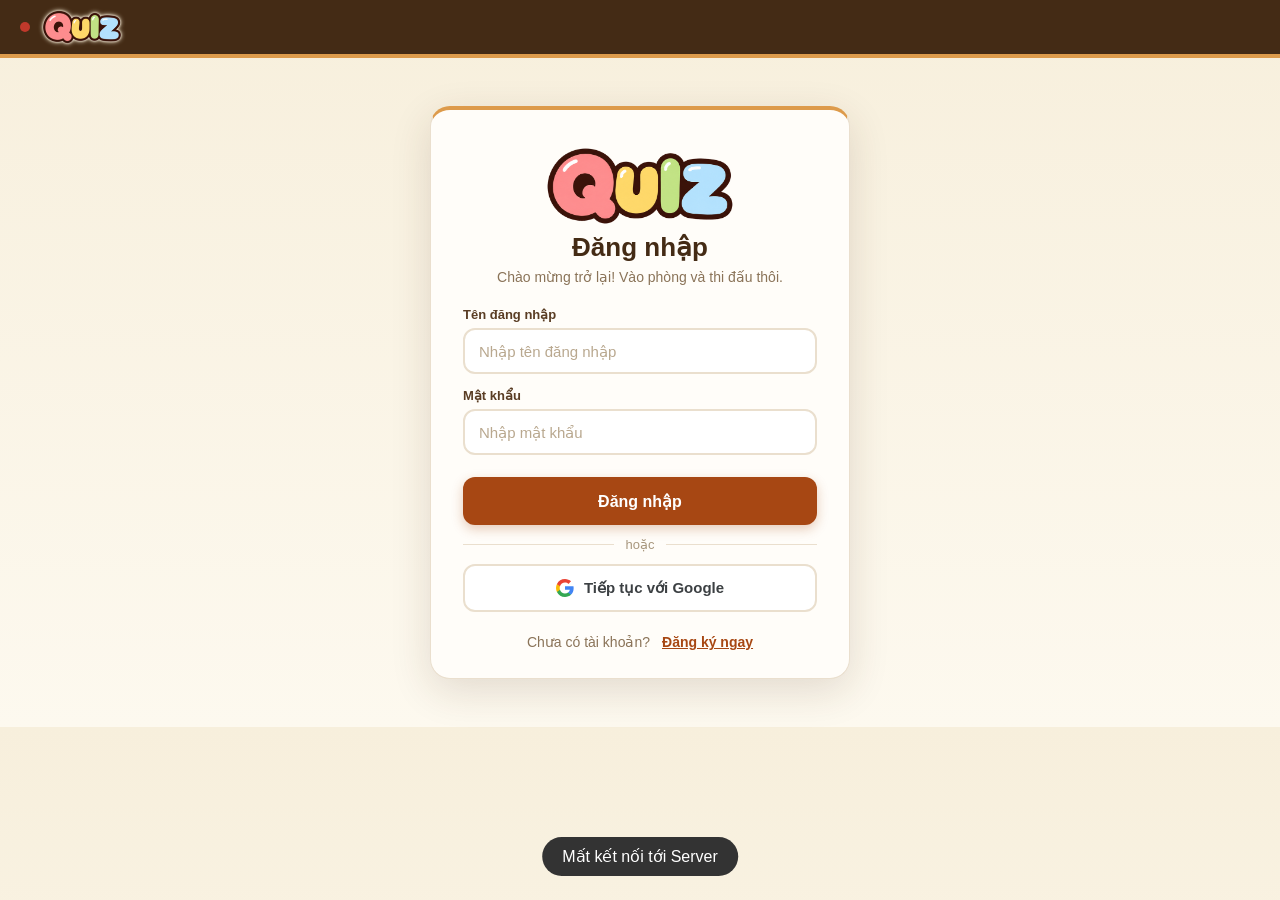
==== QuizClientWeb/src/main/webapp/index.html @ d7b38073 "Xác thực Google bằng ID token, sửa lỗi đăng nhập" ====
<!DOCTYPE html>
<html lang="vi">
<head>
<meta charset="UTF-8">
<meta name="viewport" content="width=device-width, initial-scale=1">
<title>QUIZ - Vòng chơi</title>
<link rel="icon" type="image/png" href="img/favicon.png">
<link rel="stylesheet" href="css/style.css?v=12">
</head>
<body>
<header>
  <span id="conn" class="dot" title="Trạng thái kết nối"></span><img class="brand-logo" src="img/logo.png" alt="QUIZ" title="QUIZ">
  <span id="userInfo" style="margin-left:12px;color:#cbd5e1;font-size:0.9em"></span>
  <span id="score"></span>
  <button id="btnLeave" class="danger hidden">Thoát Trận</button>
  <div id="userAvatarContainer" class="avatar-wrap hidden" title="Hồ sơ tài khoản">
    <div id="userAvatar" class="avatar-circle">?</div>
  </div>
</header>
<main>
  <section id="login" class="screen auth-card">
    <img class="auth-logo-img" src="img/logo.png" alt="QUIZ">
    <h1>Đăng nhập</h1>
    <p class="auth-sub">Chào mừng trở lại! Vào phòng và thi đấu thôi.</p>
    <label>Tên đăng nhập <input type="text" id="userName" maxlength="30" placeholder="Nhập tên đăng nhập"></label>
    <label>Mật khẩu <input type="password" id="userPass" maxlength="50" placeholder="Nhập mật khẩu"></label>
    <div class="actions vertical">
      <button id="btnLogin" class="btn-primary">Đăng nhập</button>
      <div class="auth-divider"><span>hoặc</span></div>
      <div class="gsi-wrap">
      <button id="btnGoogleLogin" class="btn-google" type="button">
        <svg width="18" height="18" viewBox="0 0 18 18"><path fill="#4285F4" d="M17.64 9.2c0-.637-.057-1.251-.164-1.84H9v3.481h4.844c-.209 1.125-.843 2.078-1.796 2.717v2.258h2.908c1.702-1.567 2.684-3.874 2.684-6.616z"/><path fill="#34A853" d="M9 18c2.43 0 4.467-.806 5.956-2.184l-2.908-2.258c-.806.54-1.837.86-3.048.86-2.344 0-4.328-1.584-5.036-3.711H.957v2.332A8.997 8.997 0 0 0 9 18z"/><path fill="#FBBC05" d="M3.964 10.707c-.18-.54-.282-1.117-.282-1.707s.102-1.167.282-1.707V4.961H.957A8.996 8.996 0 0 0 0 9c0 1.452.348 2.827.957 4.039l3.007-2.332z"/><path fill="#EA4335" d="M9 3.58c1.321 0 2.508.454 3.44 1.345l2.582-2.58C13.463.891 11.426 0 9 0A8.997 8.997 0 0 0 .957 4.961L3.964 7.293C4.672 5.166 6.656 3.58 9 3.58z"/></svg>
        Tiếp tục với Google
      </button>
        <div id="gsiBtn"></div>
      </div>
    </div>
    <div class="auth-switch">
      <span>Chưa có tài khoản?</span>
      <button id="btnSwitchRegister" class="link-btn" type="button">Đăng ký ngay</button>
    </div>
  </section>

  <section id="register" class="screen auth-card hidden">
    <img class="auth-logo-img" src="img/logo.png" alt="QUIZ">
    <h1>Tạo tài khoản</h1>
    <p class="auth-sub">Chỉ mất vài giây để bắt đầu chơi.</p>
    <label>Tên đăng nhập <input type="text" id="regUserName" maxlength="30" placeholder="Chọn tên đăng nhập (3-30 ký tự)"></label>
    <label>Mật khẩu <input type="password" id="regUserPass" maxlength="50" placeholder="Mật khẩu (tối thiểu 4 ký tự)"></label>
    <label>Nhập lại mật khẩu <input type="password" id="regUserPassConfirm" maxlength="50" placeholder="Nhập lại mật khẩu"></label>
    <div class="actions vertical">
      <button id="btnDoRegister" class="btn-primary">Tạo tài khoản</button>
      <button id="btnBackToLogin" class="alt hidden" type="button">Quay lại</button>
    </div>
    <div class="auth-switch">
      <span>Đã có tài khoản?</span>
      <button id="btnSwitchLogin" class="link-btn" type="button">Đăng nhập</button>
    </div>
  </section>

  <section id="home" class="screen hidden">
    <img class="home-logo" src="img/logo.png" alt="QUIZ">
    <div class="actions">
      <button id="btnNewRoom">Tạo phòng</button>
      <button id="btnNewSet" class="alt">Tạo kho câu hỏi</button>
      <button id="btnRefresh" class="alt">Làm mới</button>
    </div>
    <div class="actions">
      <input type="text" id="joinCode" maxlength="6" placeholder="Nhập mã phòng" style="text-transform:uppercase">
      <button id="btnJoinCode">Vào bằng mã</button>
    </div>
    <h2>Phòng đang mở</h2>
    <div id="roomList"></div>
    <h2>Các bộ câu hỏi hiện có</h2>
    <div id="setList"></div>
  </section>

  <section id="createSet" class="screen editor hidden">
    <div class="qe-top">
      <button id="btnSaveSet" class="qe-done">Xong</button>
      <input type="text" id="setName" class="qe-name" maxlength="60" placeholder="Tên bộ câu hỏi (ví dụ: Ôn tập Lập trình mạng)">
      <button id="btnCancelSet" class="qe-cancel">Hủy</button>
    </div>
    <div class="qe-main" id="qeMain"></div>
    <div class="qe-strip">
      <div id="slides"></div>
      <span class="lbl">Thêm câu →</span>
      <button id="btnAddSlide" class="qe-plus" title="Thêm câu">+</button>
    </div>
  </section>

  <section id="createRoom" class="screen hidden">
    <h2>Tạo phòng</h2>
    <label>Tên phòng <input type="text" id="roomName" maxlength="40" value="Phòng của tôi"></label>
    <label>Bộ câu hỏi <select id="roomSet"></select></label>
    <label>Số câu hỏi <input type="number" id="roomCount" min="1" value="5"></label>
    <label><input type="checkbox" id="roomHidden"> Ẩn phòng (chỉ vào được bằng mã)</label>
    <p class="hint">Cần ít nhất 2 người chơi để bắt đầu trận (có thể thêm bot ở phòng chờ).</p>
    <div class="actions">
      <button id="btnCreateRoom">Tạo phòng</button>
      <button id="btnCancelRoom" class="alt">Hủy</button>
    </div>
  </section>

  <section id="waiting" class="screen hidden">
    <h2 id="roomTitle"></h2>
    <p id="roomInfo"></p>
    <h3>Người chơi trong phòng</h3>
    <ul id="playerList"></ul>
    <div id="chatLog"></div>
    <div class="actions"><input type="text" id="chatIn" maxlength="200" placeholder="Nhắn tin trong phòng..."><button id="btnChat" class="alt">Gửi</button></div>
    <div class="actions">
      <button id="btnAddBot" class="alt">Thêm bot</button>
      <button id="btnStart">Bắt đầu</button>
      <button id="btnLeaveRoom" class="alt">Rời phòng</button>
    </div>
  </section>

  <section id="intro" class="screen hidden">
    <h2 id="introTitle"></h2>
    <p id="introText"></p>
    <div id="introCount"></div>
  </section>

  <section id="question" class="screen hidden">
    <div class="bar"><div id="barFill"></div></div>
    <div class="row"><span id="qMeta"></span><span id="timeLeft"></span></div>
    <h2 id="qText"></h2>
    <div id="qMedia"></div>
    <div id="qBody"></div>
    <div id="qFeedback"></div>
    <button id="btnSubmit">Gửi</button>
  </section>

  <section id="ranking" class="screen hidden">
    <h2>Bảng xếp hạng tạm thời</h2>
    <table id="rankTable"></table>
  </section>

  <section id="end" class="screen hidden">
    <h2 id="endTitle"></h2>
    <p id="endText"></p>
    <table id="finalTable"></table>
    <button id="btnHome">Về màn hình chính</button>
  </section>
</main>

<div id="profileModal" class="overlay hidden">
  <div class="box profile-box">
    <div class="profile-header">
      <div class="profile-avatar-large" id="modalAvatar">?</div>
      <div class="profile-title">
        <h3 id="modalUsername" style="margin:0 0 4px 0">Tên tài khoản</h3>
        <span id="modalAccountMeta" class="profile-meta">ID: 0</span>
      </div>
      <button id="btnCloseProfile" class="close-x" type="button" title="Đóng">&times;</button>
    </div>
    <div class="profile-tabs">
      <button class="ptab active" data-tab="tabInfo" type="button">Thông tin</button>
      <button class="ptab" data-tab="tabHistory" type="button">Lịch sử đấu</button>
      <button class="ptab" data-tab="tabEdit" type="button">Sửa thông tin</button>
    </div>
    <div class="profile-content">
      <div id="tabInfo" class="ptab-pane">
        <div class="stat-grid">
          <div class="stat-card"><span class="stat-val" id="infoScore">0</span><span class="stat-lbl">Điểm tích lũy</span></div>
          <div class="stat-card"><span class="stat-val" id="infoWins">0</span><span class="stat-lbl">Trận thắng</span></div>
          <div class="stat-card"><span class="stat-val" id="infoMatches">0</span><span class="stat-lbl">Số trận</span></div>
          <div class="stat-card"><span class="stat-val" id="infoWinRate">0%</span><span class="stat-lbl">Tỷ lệ thắng</span></div>
        </div>
        <p class="profile-joined">Ngày tạo: <b id="infoJoined">-</b></p>
      </div>
      <div id="tabHistory" class="ptab-pane hidden">
        <div id="historyList" class="history-list">
          <p class="hint" style="text-align:center">Đang tải lịch sử đấu...</p>
        </div>
      </div>
      <div id="tabEdit" class="ptab-pane hidden">
        <h4 style="margin:0 0 10px 0">Đổi mật khẩu</h4>
        <label>Mật khẩu hiện tại <input type="password" id="oldPass" placeholder="Nhập mật khẩu hiện tại"></label>
        <label>Mật khẩu mới <input type="password" id="newPass" placeholder="Mật khẩu mới (tối thiểu 4 ký tự)"></label>
        <label>Nhập lại mật khẩu mới <input type="password" id="newPassConfirm" placeholder="Xác nhận mật khẩu mới"></label>
        <div class="actions">
          <button id="btnSavePassword" class="btn-primary" type="button">Lưu mật khẩu mới</button>
        </div>
      </div>
    </div>
    <div class="profile-footer">
      <button id="btnLogout" class="danger" type="button">Đăng xuất</button>
    </div>
  </div>
</div>

<div id="confirm" class="overlay hidden">
  <div class="box">
    <p>Bạn có chắc chắn muốn thoát trận?</p>
    <button id="btnYes" class="danger">Xác nhận</button>
    <button id="btnNo">Ở lại</button>
  </div>
</div>
<div id="typePicker" class="overlay hidden">
  <div class="box picker">
    <h3 style="margin:0">Chọn dạng câu hỏi</h3>
    <div id="pickGrid"></div>
    <button id="btnClosePicker" class="alt">Đóng</button>
  </div>
</div>
<div id="toast" class="hidden"></div>
<script src="https://accounts.google.com/gsi/client" async defer></script>
<script src="js/app.js?v=12"></script>
</body>
</html>
---- QuizClientWeb/src/main/webapp/css/style.css ----
*{box-sizing:border-box}
body{margin:0;font-family:Arial,sans-serif;background:#f2f5fa;color:#1c2333}
header{display:flex;align-items:center;gap:12px;padding:10px 20px;background:#1f3864;color:#fff}
header #score{margin-left:auto;font-weight:bold}
.dot{width:10px;height:10px;border-radius:50%;background:#c0392b;display:inline-block}
.dot.on{background:#2ecc71}
main{max-width:720px;margin:24px auto;padding:0 16px}
.screen{background:#fff;padding:24px;border-radius:10px;box-shadow:0 1px 4px rgba(0,0,0,.15)}
.hidden{display:none!important}
button{font-size:16px;padding:10px 20px;border:0;border-radius:6px;background:#2e5597;color:#fff;cursor:pointer}
button:disabled{background:#9aa5b8;cursor:default}
button.danger{background:#c0392b}
.row{display:flex;justify-content:space-between;color:#555;margin:8px 0}
.bar{height:10px;background:#dde3ee;border-radius:5px;overflow:hidden}
#barFill{height:100%;width:100%;background:#2e5597}
#introCount{font-size:56px;font-weight:bold;text-align:center;color:#2e5597}
#qBody{display:flex;flex-direction:column;gap:10px;margin:16px 0}
#qBody.locked{pointer-events:none}
.opt{display:block;text-align:left;padding:12px 16px;border:2px solid #c7d0e0;border-radius:8px;background:#fff;color:#1c2333;font-size:16px}
.opt.sel{background:#2b2b2b;color:#fff;border-color:#2b2b2b}
.opt.right{background:#27ae60!important;color:#fff!important;border-color:#27ae60!important}
.opt.wrong{background:#c0392b!important;color:#fff!important;border-color:#c0392b!important}
.reorder{list-style:none;margin:0;padding:0;display:flex;flex-direction:column;gap:10px}
.reorder li{cursor:grab}
.reorder li.drag{opacity:.4}
input[type=text],input[type=password]{width:100%;padding:12px;font-size:16px;border:2px solid #c7d0e0;border-radius:8px}
input[type=range]{width:100%}
.rangeval{text-align:center;font-size:28px;font-weight:bold}
.answerbox{padding:12px;background:#e8f5ec;border-radius:8px;font-weight:bold}
#qFeedback{min-height:24px;font-weight:bold;margin-bottom:10px}
#qFeedback.ok{color:#27ae60}
#qFeedback.bad{color:#c0392b}
table{width:100%;border-collapse:collapse;margin:12px 0}
th,td{padding:10px;border-bottom:1px solid #dde3ee;text-align:left}
tr.me td{background:#eaf0fb;font-weight:bold}
.overlay{position:fixed;inset:0;background:rgba(0,0,0,.5);display:flex;align-items:center;justify-content:center}
.box{background:#fff;padding:24px;border-radius:10px;display:flex;flex-direction:column;gap:10px;min-width:280px}
#toast{position:fixed;bottom:24px;left:50%;transform:translateX(-50%);background:#333;color:#fff;padding:10px 20px;border-radius:20px}

.actions{display:flex;gap:10px;margin:14px 0}
button.alt{background:#6b7a99}
label{display:block;margin:12px 0;font-weight:bold}
select,input[type=number]{display:block;width:100%;padding:10px;font-size:16px;border:2px solid #c7d0e0;border-radius:8px;margin-top:4px}
label input[type=text],label input[type=password]{margin-top:4px}
.hint{color:#666;font-size:14px}
.card{border:1px solid #c7d0e0;border-radius:8px;padding:12px 16px;margin-bottom:10px;display:flex;justify-content:space-between;align-items:center;gap:10px}
.badge{font-size:12px;padding:2px 8px;border-radius:10px;background:#dde3ee;margin-left:8px}
.badge.mine{background:#d5f0dc}
.tcard{border:2px dashed #c7d0e0;border-radius:8px;padding:12px 16px;margin-bottom:10px}
.tcard.off{opacity:.55}
.tcard .desc{color:#666;font-size:14px;margin:4px 0 8px}
.tcard .cnt{font-weight:bold;margin:0 10px}
#playerList{padding-left:20px}

/* ---- Trình soạn bộ câu hỏi ---- */
main.wide{max-width:1100px}
.screen.editor{padding:0;background:#1a4652;color:#eaf6f8;overflow:hidden;display:flex;flex-direction:column;min-height:76vh}
.qe-top,.qe-strip{display:flex;align-items:center;gap:12px;padding:10px 14px;background:#123640}
.editor .qe-name{flex:1;max-width:520px;padding:8px 12px;font-size:15px;border:2px solid #2d6a78;border-radius:8px;background:#1a4652;color:#fff}
button.qe-done{background:#16b3cc;color:#04262d;font-weight:bold;padding:8px 22px}
button.qe-cancel{margin-left:auto;background:transparent;border:1px solid #4f8592;padding:8px 16px}
.qe-main{flex:1;overflow:auto;padding:18px}
.qe-form{max-width:680px;margin:0 auto;background:#15404b;border-radius:10px;padding:16px;display:flex;flex-direction:column;gap:14px}
.qe-title{font-weight:bold;color:#9fd0da}
.qe-field{background:#1e4f5b;border-radius:8px;padding:8px;display:flex;flex-direction:column;gap:6px}
.qe-tag{align-self:flex-start;font-size:12px;font-weight:bold;padding:2px 10px;border-radius:4px;color:#fff}
.qe-tag.q{background:#1cb0c9}.qe-tag.good{background:#17a673}.qe-tag.bad{background:#e0466f}.qe-tag.neu{background:#7a8fa0}
.editor .qe-in{width:100%;margin:0;padding:10px 12px;font-size:15px;border:2px solid #c9c5a8;border-radius:6px;background:#fff8dc;color:#1c2333;font-family:inherit}
.editor textarea.qe-in{min-height:84px;resize:vertical}
.editor .qe-in.q{border-color:#1cb0c9}.editor .qe-in.good{border-color:#17a673}.editor .qe-in.bad{border-color:#e0466f}
.qe-list{display:flex;flex-direction:column;gap:8px}
.qe-row{display:flex;align-items:center;gap:6px}
button.qe-mv,button.qe-x{padding:4px 9px;font-size:14px;background:#3a7080}
button.qe-x{background:#8a3a4d}
button.qe-add{align-self:flex-start;background:transparent;border:1px dashed #6aa5b2;font-size:14px;padding:6px 12px}
.qe-grid{display:grid;grid-template-columns:repeat(auto-fit,minmax(150px,1fr));gap:10px}
.qe-grid label{margin:0;font-weight:normal;font-size:13px;color:#cfe8ee}
.qe-empty{text-align:center;padding:70px 0;color:#9fd0da}
.qe-strip{border-top:1px solid #0d2a32}
.qe-strip .lbl{color:#cfe8ee;font-size:14px;white-space:nowrap}
#slides{display:flex;gap:10px;flex:1;overflow-x:auto;padding:4px 2px}
.thumb{position:relative;flex:0 0 130px;height:74px;border:2px solid #3a7080;border-radius:8px;background:#1e4f5b;padding:6px 8px;cursor:pointer;display:flex;flex-direction:column;gap:2px;overflow:hidden}
.thumb.cur{border-color:#16b3cc;background:#27606e}
.thumb.bad{border-style:dashed;border-color:#e0a030}
.thumb .tn,.thumb .tt{font-size:11px;color:#9fd0da;white-space:nowrap;overflow:hidden;text-overflow:ellipsis}
.thumb .tq{font-size:12px;overflow:hidden;display:-webkit-box;-webkit-line-clamp:2;-webkit-box-orient:vertical}
.thumb .tx{position:absolute;top:0;right:2px;background:none;padding:0 4px;font-size:16px}
button.qe-plus{width:44px;height:44px;background:#16b3cc;color:#04262d;font-size:26px;padding:0}
.box.picker{width:min(360px,92vw)}
#pickGrid{display:flex;flex-direction:column;gap:8px}
button.pick{text-align:left;background:#fff;color:#1c2333;border:2px solid #c7d0e0}
button.pick:hover{border-color:#2e5597;background:#eef3fc}

/* ---- Giao diện nâu - kem (theo mẫu Quiz Battle); giữ màu nhãn câu hỏi / đúng / sai ---- */
body{background:linear-gradient(#faf8f2,#fdfbf6);color:#3a2a1a}
header{background:#442b15}
.screen,.box{background:#fffdf9}
.screen{border:1px solid #eadfce;border-radius:16px;box-shadow:0 2px 12px rgba(68,43,21,.08)}
button{background:#a74713;border-radius:10px}
button:hover:not(:disabled){background:#8f3b0e}
button.alt{background:#efe6da;color:#5a3d24}
button.danger{background:#c0392b}
.bar{background:#eadfce}#barFill{background:#a74713}#introCount,.rangeval{color:#a74713}
.hint,.row{color:#7a6650}
.opt{border-color:#e0d3c0;color:#3a2a1a;border-radius:12px}
.opt.sel{background:#442b15;border-color:#442b15;color:#fff}
input[type=text],input[type=number],select{border-color:#e0d3c0;background:#fffdf9;color:#3a2a1a}
th,td{border-bottom-color:#eee3d3}tr.me td{background:#fbeee4}
.card{border-color:#eadfce}.badge{background:#efe6da}.badge.mine{background:#d5f0dc}
/* trình soạn */
.screen.editor{background:#fffdf9;color:#3a2a1a}
.qe-top,.qe-strip{background:#fffdf9;border:0}
.qe-top{border-bottom:1px solid #eadfce}.qe-strip{border-top:1px solid #eadfce}
.editor .qe-name{border-color:#e0d3c0;background:#fffdf9;color:#3a2a1a}
button.qe-done,button.qe-plus{background:#a74713;color:#fff;border-radius:12px}
button.qe-cancel{background:transparent;border:0;color:#3a2a1a;font-weight:bold}
.qe-main{background:#f4f1ea}
.qe-form{background:#fffdf9;border-radius:14px;box-shadow:0 2px 10px rgba(68,43,21,.08)}
.qe-title{color:#3a2a1a}.qe-field{background:#faf8f3}.qe-tag.neu{background:#8a6d4b}
.editor .qe-in{background:#fffdf9;color:#3a2a1a;border-color:#e0d3c0}
.editor .qe-in.q{border-color:#1cb0c9}.editor .qe-in.good{border-color:#17a673}.editor .qe-in.bad{border-color:#e0466f}
.qe-empty,.qe-strip .lbl{color:#7a6650}.qe-grid label{color:#5a3d24}
button.qe-mv{background:#efe6da;color:#5a3d24}button.qe-x{background:#fbe3e8;color:#c23a5c}
button.qe-add{border-color:#c9b79f;color:#5a3d24}
.thumb{background:#fff7f3;border-color:#f0d9cc}.thumb.cur{background:#fff1e8;border-color:#a74713}.thumb.bad{border-color:#d98a5f}
.thumb .tn,.thumb .tt{color:#8a7660}.thumb .tq{color:#3a2a1a}.thumb .tx{color:#a74713}
button.pick{border-color:#e0d3c0;color:#3a2a1a}button.pick:hover{border-color:#a74713;background:#fff1e8}

/* ---- Bảng màu: #a74713 cam nâu · #6cb4a5 xanh ngọc · #e9d4af kem · #dd9b4b vàng · #442b15 nâu đậm ---- */
body{background:linear-gradient(#f7efdc,#fdf9ef)}
header{border-bottom:4px solid #dd9b4b}header b{color:#e9d4af}.dot.on{background:#6cb4a5}
.screen{border-top:4px solid #dd9b4b}
button.alt{background:#6cb4a5;color:#442b15}button.alt:hover:not(:disabled){background:#5aa393}
.bar{background:#e9d4af}#barFill{background:linear-gradient(90deg,#dd9b4b,#a74713)}
input:focus,select:focus,textarea:focus{outline:2px solid #6cb4a5;outline-offset:1px}
.opt{border-color:#e9d4af}.opt:hover{border-color:#6cb4a5}
th{color:#a74713;border-bottom:2px solid #dd9b4b}tr.me td{background:#f6e3bf}
tr:nth-child(2) td:first-child{color:#dd9b4b;font-weight:bold}tr:nth-child(3) td:first-child{color:#6cb4a5;font-weight:bold}tr:nth-child(4) td:first-child{color:#a74713;font-weight:bold}
.card{border-color:#e9d4af;border-left:4px solid #6cb4a5}.badge{background:#e9d4af}.badge.mine{background:#cfe8e2;color:#1f4a41}
/* trình soạn */
.qe-top{border-bottom:2px solid #e9d4af}.qe-strip{border-top:2px solid #e9d4af}
.qe-main{background:#f6ecd6}.qe-field{background:#fbf6ea}.qe-tag.neu{background:#6cb4a5;color:#12342d}
.editor .qe-name,.editor .qe-in{border-color:#e9d4af}
.editor .qe-in.q{border-color:#1cb0c9}.editor .qe-in.good{border-color:#17a673}.editor .qe-in.bad{border-color:#e0466f}
.thumb{background:#fbf3df;border-color:#e9d4af}.thumb.cur{background:#fff1d6;border-color:#dd9b4b}.thumb.bad{border-color:#a74713}
button.qe-plus{background:#dd9b4b;color:#442b15}button.qe-plus:hover:not(:disabled){background:#c98a3c}
button.qe-mv{background:#cfe8e2;color:#1f4a41}button.qe-add{border-color:#6cb4a5;color:#1f6b5b}
button.pick{border-color:#e9d4af}button.pick:hover{border-color:#dd9b4b;background:#fbf3df}

/* ---- Ảnh / âm thanh ---- */
#qMedia img{max-width:100%;max-height:320px;display:block;margin:12px auto;border-radius:12px}
#qMedia audio{width:100%;margin:8px 0}
.qe-media{display:flex;flex-direction:column;gap:8px;align-items:flex-start}
.qe-media audio{width:100%}.qe-prev{max-width:220px;max-height:150px;border-radius:8px}

#chatLog{height:120px;overflow:auto;border:1px solid #ccc;border-radius:6px;padding:6px;margin:8px 0;text-align:left}

/* ---- Auth & Profile Styling ---- */
.auth-card{max-width:440px;margin:30px auto;text-align:left}
.actions.vertical{flex-direction:column;gap:12px;margin-top:16px}
.btn-primary{background:#2e5597;color:#fff;font-weight:bold;width:100%}
.btn-google{display:flex;align-items:center;justify-content:center;gap:10px;background:#fff;color:#3c4043;border:1px solid #dadce0;border-radius:6px;padding:10px;font-size:15px;font-weight:500;width:100%;cursor:pointer;transition:background-color .2s}
.btn-google:hover{background:#f8f9fa;border-color:#c2c4c7}
.auth-switch{display:flex;align-items:center;justify-content:center;gap:8px;margin-top:16px;font-size:14px;color:#666}
.link-btn{background:none;border:none;color:#2e5597;font-weight:bold;padding:0;cursor:pointer;text-decoration:underline;font-size:14px}

/* Header Avatar */
.avatar-wrap{margin-left:auto;cursor:pointer}
.avatar-circle{width:38px;height:38px;border-radius:50%;background:#dd9b4b;color:#fff;font-weight:bold;font-size:18px;display:flex;align-items:center;justify-content:center;border:2px solid #fff;box-shadow:0 1px 3px rgba(0,0,0,.2);user-select:none;transition:transform .15s}
.avatar-circle:hover{transform:scale(1.08)}

/* Profile Modal */
.profile-box{max-width:540px;width:95%;padding:20px;max-height:90vh;overflow-y:auto}
.profile-header{display:flex;align-items:center;gap:14px;padding-bottom:14px;border-bottom:1px solid #eee;position:relative}
.profile-avatar-large{width:56px;height:56px;border-radius:50%;background:#2e5597;color:#fff;font-size:24px;font-weight:bold;display:flex;align-items:center;justify-content:center}
.profile-title h3{margin:0;color:#1f3864}
.profile-meta{font-size:13px;color:#777}
.close-x{margin-left:auto;background:none;border:none;font-size:28px;color:#888;cursor:pointer;padding:0 6px;line-height:1}
.close-x:hover{color:#222}

.profile-tabs{display:flex;gap:8px;margin:14px 0 16px 0;border-bottom:2px solid #eee}
.ptab{background:none;color:#666;border:none;border-bottom:3px solid transparent;border-radius:0;padding:8px 16px;font-size:15px;cursor:pointer}
.ptab.active{color:#2e5597;font-weight:bold;border-bottom-color:#2e5597}

.stat-grid{display:grid;grid-template-columns:1fr 1fr;gap:10px;margin-bottom:14px}
.stat-card{background:#f8fafd;border:1px solid #e2e8f0;border-radius:8px;padding:12px;text-align:center}
.stat-val{display:block;font-size:22px;font-weight:bold;color:#2e5597}
.stat-lbl{font-size:13px;color:#64748b}
.profile-joined{font-size:13px;color:#666;margin:10px 0 0 0}

/* Lịch sử đấu */
.history-list{display:flex;flex-direction:column;gap:10px;max-height:280px;overflow-y:auto}
.history-card{display:flex;justify-content:space-between;align-items:center;padding:10px 14px;border:1px solid #e2e8f0;border-radius:8px;background:#fbfbfb}
.history-title{font-weight:bold;color:#1f3864;font-size:15px}
.history-time{font-size:12px;color:#888}
.history-rank{font-size:15px;font-weight:bold}
.history-rank.top1{color:#dd9b4b}
.history-pts{font-size:13px;color:#27ae60;font-weight:bold}
.profile-footer{margin-top:16px;padding-top:12px;border-top:1px solid #eee;display:flex;justify-content:flex-end}

/* ---- Giao diện đăng nhập / đăng ký (nâu - kem) ---- */
.btn-primary{background:#a74713}.btn-primary:hover:not(:disabled){background:#8f3b0e}
.auth-card{max-width:420px;margin:48px auto;padding:36px 32px 28px;text-align:left;border-radius:20px;box-shadow:0 12px 40px rgba(68,43,21,.14)}
.auth-logo-img{display:block;width:190px;max-width:70%;height:auto;margin:0 auto 6px}
.auth-card h1{margin:0;text-align:center;font-size:26px;color:#442b15}
.auth-sub{margin:6px 0 22px;text-align:center;color:#8a7358;font-size:14px}
.auth-card label{margin:14px 0 0;font-size:13px;color:#5a3d24}
.auth-card label input[type=text],.auth-card label input[type=password]{margin-top:6px;height:46px;padding:0 14px;font-size:15px;font-weight:normal;color:#3a2a1a;background:#fff;border:2px solid #eadfce;border-radius:12px;transition:border-color .15s,box-shadow .15s}
.auth-card label input::placeholder{color:#b9a88f}
.auth-card label input:focus{outline:0;border-color:#dd9b4b;box-shadow:0 0 0 4px rgba(221,155,75,.22)}
.auth-card .actions.vertical{margin:22px 0 0;gap:12px}
.auth-card .btn-primary{height:48px;font-size:16px;font-weight:bold;border-radius:12px;box-shadow:0 4px 12px rgba(167,71,19,.28)}
.auth-divider{display:flex;align-items:center;gap:12px;color:#a8977e;font-size:13px}
.auth-divider::before,.auth-divider::after{content:"";flex:1;height:1px;background:#eadfce}
.auth-card .btn-google{height:48px;border-radius:12px;background:#fff;color:#3c4043;border:2px solid #eadfce;font-size:15px;font-weight:600}
.auth-card .btn-google:hover{background:#fbf6ea;border-color:#dd9b4b}
.auth-switch{margin-top:22px;text-align:center;font-size:14px;color:#8a7358}
.auth-card .link-btn{background:transparent;padding:0 0 0 4px;font-size:14px;font-weight:bold;color:#a74713;border-radius:0;text-decoration:underline}
.auth-card .link-btn:hover:not(:disabled){background:transparent;color:#8f3b0e}
@media(max-width:480px){.auth-card{margin:20px auto;padding:28px 20px 22px}}

/* ---- Logo ở header và màn hình chính ---- */
.brand-logo{height:34px;width:auto;display:block;filter:drop-shadow(0 0 1px #fdf3dc) drop-shadow(0 0 2px rgba(253,243,220,.85))}
.home-logo{display:block;width:170px;max-width:60%;height:auto;margin:0 auto 6px}
/* ---- Nút Google: nút chính thức của Google đặt trong suốt đè lên nút đã thiết kế ---- */
.gsi-wrap{position:relative}
.gsi-wrap #gsiBtn{position:absolute;top:0;left:0;width:100%;height:40px;overflow:hidden;opacity:.01;z-index:2;transform-origin:0 0}
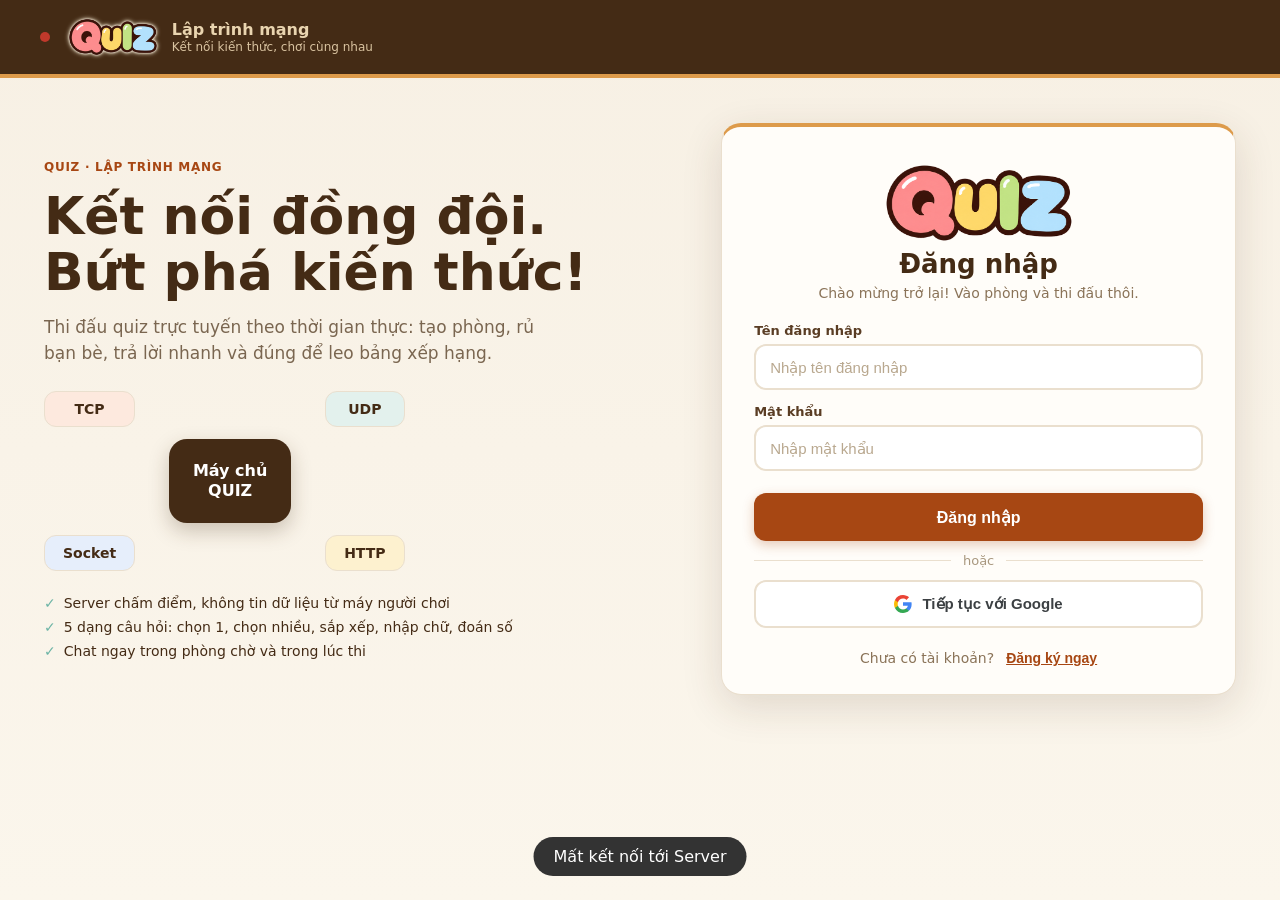
==== commit bd28dfa1: "Update quiz game client and server" ====
--- a/QuizClientWeb/src/main/webapp/index.html
+++ b/QuizClientWeb/src/main/webapp/index.html
@@ -1,212 +1,369 @@
 <!DOCTYPE html>
 <html lang="vi">
-<head>
-<meta charset="UTF-8">
-<meta name="viewport" content="width=device-width, initial-scale=1">
-<title>QUIZ - Vòng chơi</title>
-<link rel="icon" type="image/png" href="img/favicon.png">
-<link rel="stylesheet" href="css/style.css?v=12">
-</head>
-<body>
-<header>
-  <span id="conn" class="dot" title="Trạng thái kết nối"></span><img class="brand-logo" src="img/logo.png" alt="QUIZ" title="QUIZ">
-  <span id="userInfo" style="margin-left:12px;color:#cbd5e1;font-size:0.9em"></span>
-  <span id="score"></span>
-  <button id="btnLeave" class="danger hidden">Thoát Trận</button>
-  <div id="userAvatarContainer" class="avatar-wrap hidden" title="Hồ sơ tài khoản">
-    <div id="userAvatar" class="avatar-circle">?</div>
-  </div>
-</header>
-<main>
-  <section id="login" class="screen auth-card">
-    <img class="auth-logo-img" src="img/logo.png" alt="QUIZ">
-    <h1>Đăng nhập</h1>
-    <p class="auth-sub">Chào mừng trở lại! Vào phòng và thi đấu thôi.</p>
-    <label>Tên đăng nhập <input type="text" id="userName" maxlength="30" placeholder="Nhập tên đăng nhập"></label>
-    <label>Mật khẩu <input type="password" id="userPass" maxlength="50" placeholder="Nhập mật khẩu"></label>
-    <div class="actions vertical">
-      <button id="btnLogin" class="btn-primary">Đăng nhập</button>
-      <div class="auth-divider"><span>hoặc</span></div>
-      <div class="gsi-wrap">
-      <button id="btnGoogleLogin" class="btn-google" type="button">
-        <svg width="18" height="18" viewBox="0 0 18 18"><path fill="#4285F4" d="M17.64 9.2c0-.637-.057-1.251-.164-1.84H9v3.481h4.844c-.209 1.125-.843 2.078-1.796 2.717v2.258h2.908c1.702-1.567 2.684-3.874 2.684-6.616z"/><path fill="#34A853" d="M9 18c2.43 0 4.467-.806 5.956-2.184l-2.908-2.258c-.806.54-1.837.86-3.048.86-2.344 0-4.328-1.584-5.036-3.711H.957v2.332A8.997 8.997 0 0 0 9 18z"/><path fill="#FBBC05" d="M3.964 10.707c-.18-.54-.282-1.117-.282-1.707s.102-1.167.282-1.707V4.961H.957A8.996 8.996 0 0 0 0 9c0 1.452.348 2.827.957 4.039l3.007-2.332z"/><path fill="#EA4335" d="M9 3.58c1.321 0 2.508.454 3.44 1.345l2.582-2.58C13.463.891 11.426 0 9 0A8.997 8.997 0 0 0 .957 4.961L3.964 7.293C4.672 5.166 6.656 3.58 9 3.58z"/></svg>
-        Tiếp tục với Google
-      </button>
-        <div id="gsiBtn"></div>
-      </div>
-    </div>
-    <div class="auth-switch">
-      <span>Chưa có tài khoản?</span>
-      <button id="btnSwitchRegister" class="link-btn" type="button">Đăng ký ngay</button>
-    </div>
-  </section>
-
-  <section id="register" class="screen auth-card hidden">
-    <img class="auth-logo-img" src="img/logo.png" alt="QUIZ">
-    <h1>Tạo tài khoản</h1>
-    <p class="auth-sub">Chỉ mất vài giây để bắt đầu chơi.</p>
-    <label>Tên đăng nhập <input type="text" id="regUserName" maxlength="30" placeholder="Chọn tên đăng nhập (3-30 ký tự)"></label>
-    <label>Mật khẩu <input type="password" id="regUserPass" maxlength="50" placeholder="Mật khẩu (tối thiểu 4 ký tự)"></label>
-    <label>Nhập lại mật khẩu <input type="password" id="regUserPassConfirm" maxlength="50" placeholder="Nhập lại mật khẩu"></label>
-    <div class="actions vertical">
-      <button id="btnDoRegister" class="btn-primary">Tạo tài khoản</button>
-      <button id="btnBackToLogin" class="alt hidden" type="button">Quay lại</button>
-    </div>
-    <div class="auth-switch">
-      <span>Đã có tài khoản?</span>
-      <button id="btnSwitchLogin" class="link-btn" type="button">Đăng nhập</button>
-    </div>
-  </section>
-
-  <section id="home" class="screen hidden">
-    <img class="home-logo" src="img/logo.png" alt="QUIZ">
-    <div class="actions">
-      <button id="btnNewRoom">Tạo phòng</button>
-      <button id="btnNewSet" class="alt">Tạo kho câu hỏi</button>
-      <button id="btnRefresh" class="alt">Làm mới</button>
-    </div>
-    <div class="actions">
-      <input type="text" id="joinCode" maxlength="6" placeholder="Nhập mã phòng" style="text-transform:uppercase">
-      <button id="btnJoinCode">Vào bằng mã</button>
-    </div>
-    <h2>Phòng đang mở</h2>
-    <div id="roomList"></div>
-    <h2>Các bộ câu hỏi hiện có</h2>
-    <div id="setList"></div>
-  </section>
-
-  <section id="createSet" class="screen editor hidden">
-    <div class="qe-top">
-      <button id="btnSaveSet" class="qe-done">Xong</button>
-      <input type="text" id="setName" class="qe-name" maxlength="60" placeholder="Tên bộ câu hỏi (ví dụ: Ôn tập Lập trình mạng)">
-      <button id="btnCancelSet" class="qe-cancel">Hủy</button>
-    </div>
-    <div class="qe-main" id="qeMain"></div>
-    <div class="qe-strip">
-      <div id="slides"></div>
-      <span class="lbl">Thêm câu →</span>
-      <button id="btnAddSlide" class="qe-plus" title="Thêm câu">+</button>
-    </div>
-  </section>
-
-  <section id="createRoom" class="screen hidden">
-    <h2>Tạo phòng</h2>
-    <label>Tên phòng <input type="text" id="roomName" maxlength="40" value="Phòng của tôi"></label>
-    <label>Bộ câu hỏi <select id="roomSet"></select></label>
-    <label>Số câu hỏi <input type="number" id="roomCount" min="1" value="5"></label>
-    <label><input type="checkbox" id="roomHidden"> Ẩn phòng (chỉ vào được bằng mã)</label>
-    <p class="hint">Cần ít nhất 2 người chơi để bắt đầu trận (có thể thêm bot ở phòng chờ).</p>
-    <div class="actions">
-      <button id="btnCreateRoom">Tạo phòng</button>
-      <button id="btnCancelRoom" class="alt">Hủy</button>
-    </div>
-  </section>
-
-  <section id="waiting" class="screen hidden">
-    <h2 id="roomTitle"></h2>
-    <p id="roomInfo"></p>
-    <h3>Người chơi trong phòng</h3>
-    <ul id="playerList"></ul>
-    <div id="chatLog"></div>
-    <div class="actions"><input type="text" id="chatIn" maxlength="200" placeholder="Nhắn tin trong phòng..."><button id="btnChat" class="alt">Gửi</button></div>
-    <div class="actions">
-      <button id="btnAddBot" class="alt">Thêm bot</button>
-      <button id="btnStart">Bắt đầu</button>
-      <button id="btnLeaveRoom" class="alt">Rời phòng</button>
-    </div>
-  </section>
-
-  <section id="intro" class="screen hidden">
-    <h2 id="introTitle"></h2>
-    <p id="introText"></p>
-    <div id="introCount"></div>
-  </section>
-
-  <section id="question" class="screen hidden">
-    <div class="bar"><div id="barFill"></div></div>
-    <div class="row"><span id="qMeta"></span><span id="timeLeft"></span></div>
-    <h2 id="qText"></h2>
-    <div id="qMedia"></div>
-    <div id="qBody"></div>
-    <div id="qFeedback"></div>
-    <button id="btnSubmit">Gửi</button>
-  </section>
-
-  <section id="ranking" class="screen hidden">
-    <h2>Bảng xếp hạng tạm thời</h2>
-    <table id="rankTable"></table>
-  </section>
-
-  <section id="end" class="screen hidden">
-    <h2 id="endTitle"></h2>
-    <p id="endText"></p>
-    <table id="finalTable"></table>
-    <button id="btnHome">Về màn hình chính</button>
-  </section>
-</main>
-
-<div id="profileModal" class="overlay hidden">
-  <div class="box profile-box">
-    <div class="profile-header">
-      <div class="profile-avatar-large" id="modalAvatar">?</div>
-      <div class="profile-title">
-        <h3 id="modalUsername" style="margin:0 0 4px 0">Tên tài khoản</h3>
-        <span id="modalAccountMeta" class="profile-meta">ID: 0</span>
-      </div>
-      <button id="btnCloseProfile" class="close-x" type="button" title="Đóng">&times;</button>
-    </div>
-    <div class="profile-tabs">
-      <button class="ptab active" data-tab="tabInfo" type="button">Thông tin</button>
-      <button class="ptab" data-tab="tabHistory" type="button">Lịch sử đấu</button>
-      <button class="ptab" data-tab="tabEdit" type="button">Sửa thông tin</button>
-    </div>
-    <div class="profile-content">
-      <div id="tabInfo" class="ptab-pane">
-        <div class="stat-grid">
-          <div class="stat-card"><span class="stat-val" id="infoScore">0</span><span class="stat-lbl">Điểm tích lũy</span></div>
-          <div class="stat-card"><span class="stat-val" id="infoWins">0</span><span class="stat-lbl">Trận thắng</span></div>
-          <div class="stat-card"><span class="stat-val" id="infoMatches">0</span><span class="stat-lbl">Số trận</span></div>
-          <div class="stat-card"><span class="stat-val" id="infoWinRate">0%</span><span class="stat-lbl">Tỷ lệ thắng</span></div>
+    <head>
+        <meta charset="UTF-8">
+        <meta name="viewport" content="width=device-width, initial-scale=1">
+        <title>QUIZ - Vòng chơi</title>
+        <link rel="icon" type="image/png" href="img/favicon.png">
+        <link rel="stylesheet" href="css/style.css?v=13">
+        <link rel="stylesheet" href="css/figma.css?v=3">
+    </head>
+    <body>
+        <header>
+            <span id="conn" class="dot" title="Trạng thái kết nối"></span>
+            <div class="brand">
+                <img class="brand-logo" src="img/logo.png" alt="QUIZ">
+                <div class="brand-text"><b>Lập trình mạng</b><small>Kết nối kiến thức, chơi cùng nhau</small></div>
+            </div>
+            <nav id="mainNav" class="hidden">
+                <button id="navHome" class="nav-btn active" type="button">Phòng chơi</button>
+                <button id="navSets" class="nav-btn" type="button">Bộ câu hỏi</button>
+                <button id="navRank" class="nav-btn" type="button">Bảng xếp hạng</button>
+            </nav>
+            <span class="spacer"></span>
+            <span id="score"></span>
+            <button id="btnLeave" class="danger hidden">Thoát Trận</button>
+            <div id="userAvatarContainer" class="user-chip hidden" title="Hồ sơ tài khoản">
+                <div id="userAvatar" class="avatar-circle">?</div>
+                <div class="user-text"><b id="userInfo"></b><small id="userSub"></small></div>
+                <span class="chev">&#9662;</span>
+            </div>
+        </header>
+        <main>
+            <section id="login" class="screen page">
+                <div class="login-grid">
+                    <div class="hero">
+                        <span class="eyebrow">QUIZ · LẬP TRÌNH MẠNG</span>
+                        <h1>Kết nối đồng đội.<br>Bứt phá kiến thức!</h1>
+                        <p>Thi đấu quiz trực tuyến theo thời gian thực: tạo phòng, rủ bạn bè, trả lời nhanh và đúng để leo bảng xếp hạng.</p>
+                        <div class="net" aria-hidden="true">
+                            <span class="chip c1">TCP</span><span class="chip c2">UDP</span>
+                            <span class="core">Máy chủ<br>QUIZ</span>
+                            <span class="chip c3">Socket</span><span class="chip c4">HTTP</span>
+                        </div>
+                        <ul class="perks">
+                            <li>Server chấm điểm, không tin dữ liệu từ máy người chơi</li>
+                            <li>5 dạng câu hỏi: chọn 1, chọn nhiều, sắp xếp, nhập chữ, đoán số</li>
+                            <li>Chat ngay trong phòng chờ và trong lúc thi</li>
+                        </ul>
+                    </div>
+                    <div class="auth-card">
+                        <img class="auth-logo-img" src="img/logo.png" alt="QUIZ">
+                        <h1>Đăng nhập</h1>
+                        <p class="auth-sub">Chào mừng trở lại! Vào phòng và thi đấu thôi.</p>
+                        <label>Tên đăng nhập <input type="text" id="userName" maxlength="30" placeholder="Nhập tên đăng nhập"></label>
+                        <label>Mật khẩu <input type="password" id="userPass" maxlength="50" placeholder="Nhập mật khẩu"></label>
+                        <div class="actions vertical">
+                            <button id="btnLogin" class="btn-primary">Đăng nhập</button>
+                            <div class="auth-divider"><span>hoặc</span></div>
+                            <div class="gsi-wrap">
+                                <button id="btnGoogleLogin" class="btn-google" type="button">
+                                    <svg width="18" height="18" viewBox="0 0 18 18"><path fill="#4285F4" d="M17.64 9.2c0-.637-.057-1.251-.164-1.84H9v3.481h4.844c-.209 1.125-.843 2.078-1.796 2.717v2.258h2.908c1.702-1.567 2.684-3.874 2.684-6.616z"/><path fill="#34A853" d="M9 18c2.43 0 4.467-.806 5.956-2.184l-2.908-2.258c-.806.54-1.837.86-3.048.86-2.344 0-4.328-1.584-5.036-3.711H.957v2.332A8.997 8.997 0 0 0 9 18z"/><path fill="#FBBC05" d="M3.964 10.707c-.18-.54-.282-1.117-.282-1.707s.102-1.167.282-1.707V4.961H.957A8.996 8.996 0 0 0 0 9c0 1.452.348 2.827.957 4.039l3.007-2.332z"/><path fill="#EA4335" d="M9 3.58c1.321 0 2.508.454 3.44 1.345l2.582-2.58C13.463.891 11.426 0 9 0A8.997 8.997 0 0 0 .957 4.961L3.964 7.293C4.672 5.166 6.656 3.58 9 3.58z"/></svg>
+                                    Tiếp tục với Google
+                                </button>
+                                <div id="gsiBtn"></div>
+                            </div>
+                        </div>
+                        <div class="auth-switch">
+                            <span>Chưa có tài khoản?</span>
+                            <button id="btnSwitchRegister" class="link-btn" type="button">Đăng ký ngay</button>
+                        </div>
+                    </div>
+                </div>
+            </section>
+
+            <section id="register" class="screen auth-card hidden">
+                <img class="auth-logo-img" src="img/logo.png" alt="QUIZ">
+                <h1>Tạo tài khoản</h1>
+                <p class="auth-sub">Chỉ mất vài giây để bắt đầu chơi.</p>
+                <label>Tên đăng nhập <input type="text" id="regUserName" maxlength="30" placeholder="Chọn tên đăng nhập (3-30 ký tự)"></label>
+                <label>Mật khẩu <input type="password" id="regUserPass" maxlength="50" placeholder="Mật khẩu (tối thiểu 4 ký tự)"></label>
+                <label>Nhập lại mật khẩu <input type="password" id="regUserPassConfirm" maxlength="50" placeholder="Nhập lại mật khẩu"></label>
+                <div class="actions vertical">
+                    <button id="btnDoRegister" class="btn-primary">Tạo tài khoản</button>
+                    <button id="btnBackToLogin" class="alt hidden" type="button">Quay lại</button>
+                </div>
+                <div class="auth-switch">
+                    <span>Đã có tài khoản?</span>
+                    <button id="btnSwitchLogin" class="link-btn" type="button">Đăng nhập</button>
+                </div>
+            </section>
+
+            <section id="home" class="screen page hidden">
+                <div class="page-head">
+                    <div>
+                        <div class="eyebrow">SẢNH CHƠI · LẬP TRÌNH MẠNG</div>
+                        <h1>Chọn phòng. Kết nối. Bắt đầu!</h1>
+                        <p class="muted">Một vòng quiz nhỏ, một bước tiến lớn trong Lập trình mạng.</p>
+                    </div>
+                    <button id="btnNewRoom" class="cta" type="button"><svg class="ic" viewBox="0 0 24 24" fill="none" stroke="currentColor" stroke-width="2" stroke-linecap="round" stroke-linejoin="round" aria-hidden="true"><path d="M5 12h14"/><path d="M12 5v14"/></svg> Tạo phòng mới</button>
+                </div>
+                <div class="top-row">
+                    <div class="join-card">
+                        <h3><svg class="ic" viewBox="0 0 24 24" fill="none" stroke="currentColor" stroke-width="2" stroke-linecap="round" stroke-linejoin="round" aria-hidden="true"><circle cx="7.5" cy="15.5" r="5.5"/><path d="m21 2-9.6 9.6"/><path d="m15.5 7.5 3 3L22 7l-3-3"/></svg> Có mã phòng từ bạn bè?</h3>
+                        <div class="join-row">
+                            <input type="text" id="joinCode" maxlength="6" placeholder="Nhập mã phòng · VD: P7K2M" style="text-transform:uppercase">
+                            <button id="btnJoinCode" type="button"><svg class="ic" viewBox="0 0 24 24" fill="none" stroke="currentColor" stroke-width="2" stroke-linecap="round" stroke-linejoin="round" aria-hidden="true"><path d="M5 12h14"/><path d="m12 5 7 7-7 7"/></svg> Vào bằng mã</button>
+                        </div>
+                        <small class="hint">Mã gồm 5 ký tự. Bạn có thể tham gia phòng công khai hoặc phòng riêng bằng mã.</small>
+                    </div>
+                    <div class="info-card">
+                        <h3><svg class="ic" viewBox="0 0 24 24" fill="none" stroke="currentColor" stroke-width="2" stroke-linecap="round" stroke-linejoin="round" aria-hidden="true"><path d="M12 7v14"/><path d="M3 18a1 1 0 0 1-1-1V4a1 1 0 0 1 1-1h5a4 4 0 0 1 4 4 4 4 0 0 1 4-4h5a1 1 0 0 1 1 1v13a1 1 0 0 1-1 1h-6a3 3 0 0 0-3 3 3 3 0 0 0-3-3z"/></svg> Lập trình mạng</h3>
+                        <p>TCP/UDP · Socket · Client-server · HTTP</p>
+                        <div class="info-foot"><b id="setSummary">0 câu hỏi · 0 bộ</b><a id="linkSets" href="#">Xem bộ câu hỏi &rarr;</a></div>
+                    </div>
+                </div>
+                <div class="rooms-head">
+                    <h2>Phòng đang mở</h2><span id="roomTotal" class="count">0 phòng</span>
+                    <div class="chips" id="roomTabs">
+                        <button type="button" data-f="all" class="on">Tất cả</button>
+                        <button type="button" data-f="wait">Đang chờ</button>
+                        <button type="button" data-f="play">Đang chơi</button>
+                    </div>
+                    <span class="grow"></span>
+                    <label class="search-box"><svg class="ic" viewBox="0 0 24 24" fill="none" stroke="currentColor" stroke-width="2" stroke-linecap="round" stroke-linejoin="round" aria-hidden="true"><circle cx="11" cy="11" r="8"/><path d="m21 21-4.3-4.3"/></svg><input type="search" id="roomSearch" placeholder="Tìm phòng hoặc chủ phòng"></label>
+                    <button id="btnRefresh" class="alt refresh" type="button"><svg class="ic" viewBox="0 0 24 24" fill="none" stroke="currentColor" stroke-width="2" stroke-linecap="round" stroke-linejoin="round" aria-hidden="true"><path d="M3 12a9 9 0 0 1 9-9 9.75 9.75 0 0 1 6.74 2.74L21 8"/><path d="M21 3v5h-5"/><path d="M21 12a9 9 0 0 1-9 9 9.75 9.75 0 0 1-6.74-2.74L3 16"/><path d="M8 16H3v5"/></svg> Làm mới</button>
+                </div>
+                <div id="roomList" class="room-grid"></div>
+            </section>
+
+            <section id="sets" class="screen page hidden">
+                <div class="page-head">
+                    <div>
+                        <div class="eyebrow">THƯ VIỆN · LẬP TRÌNH MẠNG</div>
+                        <h1>Bộ câu hỏi</h1>
+                        <p class="muted">Bộ có sẵn của hệ thống và bộ riêng do bạn tạo. Bộ riêng chỉ mình bạn nhìn thấy.</p>
+                    </div>
+                    <button id="btnNewSet" class="cta" type="button"><svg class="ic" viewBox="0 0 24 24" fill="none" stroke="currentColor" stroke-width="2" stroke-linecap="round" stroke-linejoin="round" aria-hidden="true"><path d="M5 12h14"/><path d="M12 5v14"/></svg> Tạo bộ câu hỏi</button>
+                </div>
+                <div id="setList" class="set-grid"></div>
+            </section>
+
+            <section id="leaderboard" class="screen page hidden">
+                <div class="page-head">
+                    <div>
+                        <div class="eyebrow">BẢNG VÀNG · LẬP TRÌNH MẠNG</div>
+                        <h1>Bảng xếp hạng</h1>
+                        <p class="muted">Xếp theo số trận đã chơi và chuỗi thắng liên tiếp. Hạng của bạn luôn hiện ở cuối bảng.</p>
+                    </div>
+                </div>
+                <div class="rooms-head">
+                    <div class="chips" id="rankTabs">
+                        <button type="button" data-r="played" class="on">Theo số trận chơi</button>
+                        <button type="button" data-r="streak">Theo chuỗi thắng</button>
+                    </div>
+                    <span class="grow"></span>
+                    <label class="search-box"><svg class="ic" viewBox="0 0 24 24" fill="none" stroke="currentColor" stroke-width="2" stroke-linecap="round" stroke-linejoin="round" aria-hidden="true"><circle cx="11" cy="11" r="8"/><path d="m21 21-4.3-4.3"/></svg><input type="search" id="rankSearch" placeholder="Tìm người chơi"></label>
+                    <button id="btnRankRefresh" class="alt refresh" type="button"><svg class="ic" viewBox="0 0 24 24" fill="none" stroke="currentColor" stroke-width="2" stroke-linecap="round" stroke-linejoin="round" aria-hidden="true"><path d="M3 12a9 9 0 0 1 9-9 9.75 9.75 0 0 1 6.74 2.74L21 8"/><path d="M21 3v5h-5"/><path d="M21 12a9 9 0 0 1-9 9 9.75 9.75 0 0 1-6.74-2.74L3 16"/><path d="M8 16H3v5"/></svg> Làm mới</button>
+                </div>
+                <div class="panel lb-panel"><table id="lbTable"></table></div>
+                <div id="lbMe" class="lb-me"></div>
+            </section>
+
+            <section id="createSet" class="screen editor hidden">
+                <div class="qe-top">
+                    <button id="btnSaveSet" class="qe-done">Xong</button>
+                    <input type="text" id="setName" class="qe-name" maxlength="60" placeholder="Tên bộ câu hỏi (ví dụ: Ôn tập Lập trình mạng)">
+                    <button id="btnCancelSet" class="qe-cancel">Hủy</button>
+                </div>
+                <div class="qe-main" id="qeMain"></div>
+                <div class="qe-strip">
+                    <div id="slides"></div>
+                    <span class="lbl">Thêm câu →</span>
+                    <button id="btnAddSlide" class="qe-plus" title="Thêm câu">+</button>
+                </div>
+            </section>
+
+
+            <section id="waiting" class="screen page hidden">
+                <div class="page-head">
+                    <div>
+                        <div class="eyebrow">PHÒNG CHƠI / SẢNH CHỜ</div>
+                        <h1 id="roomTitle"></h1>
+                        <p id="roomInfo" class="muted">Đồng đội đã có mặt. Sẵn sàng cho thử thách Lập trình mạng?</p>
+                    </div>
+                    <div class="head-actions">
+                        <button id="btnInvite" class="invite" type="button"><svg class="ic" viewBox="0 0 24 24" fill="none" stroke="currentColor" stroke-width="2" stroke-linecap="round" stroke-linejoin="round" aria-hidden="true"><path d="M2 21a8 8 0 0 1 13.292-6"/><circle cx="10" cy="8" r="5"/><path d="M19 16v6"/><path d="M22 19h-6"/></svg> Mời bạn bè</button>
+                        <button id="btnLeaveRoom" class="outline" type="button"><svg class="ic" viewBox="0 0 24 24" fill="none" stroke="currentColor" stroke-width="2" stroke-linecap="round" stroke-linejoin="round" aria-hidden="true"><path d="M9 21H5a2 2 0 0 1-2-2V5a2 2 0 0 1 2-2h4"/><path d="m16 17 5-5-5-5"/><path d="M21 12H9"/></svg> Rời phòng</button>
+                    </div>
+                </div>
+                <div class="code-bar">
+                    <span class="lbl">MÃ PHÒNG</span><b id="roomCode">-----</b>
+                    <button id="btnCopyCode" class="copy" type="button" title="Sao chép mã"><svg class="ic" viewBox="0 0 24 24" fill="none" stroke="currentColor" stroke-width="2" stroke-linecap="round" stroke-linejoin="round" aria-hidden="true"><rect width="14" height="14" x="8" y="8" rx="2" ry="2"/><path d="M4 16c-1.1 0-2-.9-2-2V4c0-1.1.9-2 2-2h10c1.1 0 2 .9 2 2"/></svg></button>
+                    <span class="hint">Chia sẻ mã này để bạn bè cùng vào chơi</span>
+                    <span id="roomBadge" class="badge-pill">Công khai · Đang chờ</span>
+                </div>
+                <div class="wait-grid">
+                    <div class="wait-main">
+                        <div class="panel big">
+                            <div class="panel-head">
+                                <h3>Đồng đội trong phòng</h3>
+                                <div class="pills"><span id="roomPlayerCount" class="count">0/8 người chơi</span><span id="roomReadyCount" class="count teal">0/0 sẵn sàng</span></div>
+                            </div>
+                            <div id="playerGrid" class="player-grid"></div>
+                            <button id="slotBox" class="slot-box" type="button"><svg class="ic" viewBox="0 0 24 24" fill="none" stroke="currentColor" stroke-width="2" stroke-linecap="round" stroke-linejoin="round" aria-hidden="true"><path d="M2 21a8 8 0 0 1 13.292-6"/><circle cx="10" cy="8" r="5"/><path d="M19 16v6"/><path d="M22 19h-6"/></svg> <span id="slotText"></span></button>
+                        </div>
+                        <div class="panel big">
+                            <div class="panel-head"><h3>Cài đặt trận đấu</h3><span id="settingsNote" class="note-orange">Chỉ chủ phòng được chỉnh sửa</span></div>
+                            <div class="sf">
+                                <label class="sfield"><span>BỘ CÂU HỎI</span><select id="setBo"></select></label>
+                                <label class="sfield"><span>SỐ CÂU HỎI</span><select id="setSoCau"></select></label>
+                                <label class="sfield"><span>THỜI GIAN MỖI CÂU</span><select id="setGiay"></select></label>
+                                <label class="sfield"><span>SỐ NGƯỜI TỐI ĐA</span><select id="setToiDa"></select></label>
+                                <label class="sfield"><span>CHẾ ĐỘ PHÒNG</span><select id="setCheDo"></select></label>
+                                <label class="sfield"><span>TÊN PHÒNG</span><input type="text" id="roomNameIn" maxlength="40"></label>
+                            </div>
+                            <small class="hint">Chủ đề: TCP/UDP, Socket, Client-server, HTTP · Đáp án đúng và tốc độ quyết định điểm số.</small>
+                        </div>
+                        <div class="panel start-panel">
+                            <div class="st-text"><b id="startTitle"></b><small id="startHint"></small></div>
+                            <div class="start-actions">
+                                <button id="btnReady" class="alt hidden" type="button"></button>
+                                <button id="btnAddBot" class="alt" type="button">+ Thêm bot</button>
+                                <button id="btnStart" class="cta" type="button"><svg class="ic" viewBox="0 0 24 24" fill="none" stroke="currentColor" stroke-width="2" stroke-linecap="round" stroke-linejoin="round" aria-hidden="true"><polygon points="6 3 20 12 6 21 6 3"/></svg> Bắt đầu trận đấu</button>
+                            </div>
+                        </div>
+                    </div>
+                    <aside class="wait-side">
+                        <div class="panel big rules">
+                            <h3><svg class="ic" viewBox="0 0 24 24" fill="none" stroke="currentColor" stroke-width="2" stroke-linecap="round" stroke-linejoin="round" aria-hidden="true"><path d="M9.937 15.5A2 2 0 0 0 8.5 14.063l-6.135-1.582a.5.5 0 0 1 0-.962L8.5 9.936A2 2 0 0 0 9.937 8.5l1.582-6.135a.5.5 0 0 1 .963 0L14.063 8.5A2 2 0 0 0 15.5 9.937l6.135 1.581a.5.5 0 0 1 0 .964L15.5 14.063a2 2 0 0 0-1.437 1.437l-1.582 6.135a.5.5 0 0 1-.963 0z"/><path d="M20 3v4"/><path d="M22 5h-4"/><path d="M4 17v2"/><path d="M5 18H3"/></svg> Chơi vui, học thật</h3>
+                            <ol class="rule-list">
+                                <li><b>01</b><span>Chọn đáp án trước khi hết giờ.</span></li>
+                                <li><b>02</b><span>Trả lời đúng và nhanh để ghi điểm (1000 → 400).</span></li>
+                                <li><b>03</b><span>Chat cổ vũ, đừng bật mí đáp án!</span></li>
+                            </ol>
+                            <small class="hint">Rời phòng giữa trận sẽ không được tính điểm của trận đó.</small>
+                        </div>
+                        <div class="panel big chat-panel">
+                            <div class="panel-head"><h3><svg class="ic" viewBox="0 0 24 24" fill="none" stroke="currentColor" stroke-width="2" stroke-linecap="round" stroke-linejoin="round" aria-hidden="true"><path d="M21 15a2 2 0 0 1-2 2H7l-4 4V5a2 2 0 0 1 2-2h14a2 2 0 0 1 2 2z"/></svg> Chat phòng</h3><span id="chatOnline" class="count teal">0 trực tuyến</span></div>
+                            <div id="chatLog" class="chat-log"></div>
+                            <div class="chat-row"><input type="text" id="chatIn" maxlength="200" placeholder="Nhắn với cả phòng..."><button id="btnChat" class="cta" type="button">Gửi</button></div>
+                        </div>
+                    </aside>
+                </div>
+            </section>
+
+            <section id="intro" class="screen hidden">
+                <h2 id="introTitle"></h2>
+                <p id="introText"></p>
+                <div id="introCount"></div>
+            </section>
+
+            <section id="question" class="screen page hidden">
+                <div class="play-grid">
+                    <div class="q-card">
+                        <div class="q-top">
+                            <span id="qMeta" class="pill"></span>
+                            <span id="qNum" class="qnum"></span>
+                            <div class="timer-ring"><span id="timeLeft"></span></div>
+                        </div>
+                        <div class="bar"><div id="barFill"></div></div>
+                        <h2 id="qText"></h2>
+                        <div id="qMedia"></div>
+                        <div id="qBody"></div>
+                        <div id="qFeedback"></div>
+                        <button id="btnSubmit" class="cta">Gửi đáp án</button>
+                    </div>
+                    <aside class="play-side">
+                        <div class="panel"><h3>Cuộc đua điểm số</h3><div id="sideRank"></div></div>
+                        <div class="panel chat-panel">
+                            <h3>Chat trong trận</h3>
+                            <div id="chatLog2" class="chat-log"></div>
+                            <div class="chat-row"><input type="text" id="chatIn2" maxlength="200" placeholder="Nhắn tin..."><button id="btnChat2" class="alt" type="button">Gửi</button></div>
+                        </div>
+                    </aside>
+                </div>
+            </section>
+
+            <section id="ranking" class="screen hidden">
+                <h2>Bảng xếp hạng tạm thời</h2>
+                <table id="rankTable"></table>
+            </section>
+
+            <section id="end" class="screen page hidden">
+                <div id="endHero" class="end-hero">
+                    <div>
+                        <span class="eyebrow">KẾT QUẢ TRẬN</span>
+                        <h1 id="endTitle"></h1>
+                        <p id="endText" class="muted"></p>
+                    </div>
+                    <div class="end-rank"><small>Hạng của bạn</small><b id="endRank">#1</b></div>
+                </div>
+                <div class="end-grid">
+                    <div class="panel"><h3>Bảng xếp hạng</h3><table id="finalTable"></table></div>
+                    <div id="endStats" class="stat-col">
+                        <div class="stat"><b id="stScore">-</b><small>Điểm trong trận</small></div>
+                        <div class="stat"><b id="stPct">-</b><small>Tỉ lệ đúng</small></div>
+                        <div class="stat"><b id="stOk">-</b><small>Câu đúng</small></div>
+                        <div class="stat"><b id="stTime">-</b><small>Giây trả lời TB</small></div>
+                    </div>
+                </div>
+                <div class="actions"><button id="btnHome" class="cta">Về danh sách phòng</button></div>
+            </section>
+        </main>
+
+        <div id="profileModal" class="overlay hidden">
+            <div class="box profile-box">
+                <div class="profile-header">
+                    <div class="profile-avatar-large" id="modalAvatar">?</div>
+                    <div class="profile-title">
+                        <h3 id="modalUsername" style="margin:0 0 4px 0">Tên tài khoản</h3>
+                        <span id="modalAccountMeta" class="profile-meta">ID: 0</span>
+                    </div>
+                    <button id="btnCloseProfile" class="close-x" type="button" title="Đóng">&times;</button>
+                </div>
+                <div class="profile-tabs">
+                    <button class="ptab active" data-tab="tabInfo" type="button">Thông tin</button>
+                    <button class="ptab" data-tab="tabHistory" type="button">Lịch sử đấu</button>
+                    <button class="ptab" data-tab="tabEdit" type="button">Sửa thông tin</button>
+                </div>
+                <div class="profile-content">
+                    <div id="tabInfo" class="ptab-pane">
+                        <div class="stat-grid">
+                            <div class="stat-card"><span class="stat-val" id="infoScore">0</span><span class="stat-lbl">Điểm tích lũy</span></div>
+                            <div class="stat-card"><span class="stat-val" id="infoWins">0</span><span class="stat-lbl">Trận thắng</span></div>
+                            <div class="stat-card"><span class="stat-val" id="infoMatches">0</span><span class="stat-lbl">Số trận</span></div>
+                            <div class="stat-card"><span class="stat-val" id="infoWinRate">0%</span><span class="stat-lbl">Tỷ lệ thắng</span></div>
+                        </div>
+                        <p class="profile-joined">Ngày tạo: <b id="infoJoined">-</b></p>
+                    </div>
+                    <div id="tabHistory" class="ptab-pane hidden">
+                        <div id="historyList" class="history-list">
+                            <p class="hint" style="text-align:center">Đang tải lịch sử đấu...</p>
+                        </div>
+                    </div>
+                    <div id="tabEdit" class="ptab-pane hidden">
+                        <h4 style="margin:0 0 10px 0">Đổi mật khẩu</h4>
+                        <label>Mật khẩu hiện tại <input type="password" id="oldPass" placeholder="Nhập mật khẩu hiện tại"></label>
+                        <label>Mật khẩu mới <input type="password" id="newPass" placeholder="Mật khẩu mới (tối thiểu 4 ký tự)"></label>
+                        <label>Nhập lại mật khẩu mới <input type="password" id="newPassConfirm" placeholder="Xác nhận mật khẩu mới"></label>
+                        <div class="actions">
+                            <button id="btnSavePassword" class="btn-primary" type="button">Lưu mật khẩu mới</button>
+                        </div>
+                    </div>
+                </div>
+                <div class="profile-footer">
+                    <button id="btnLogout" class="danger" type="button">Đăng xuất</button>
+                </div>
+            </div>
         </div>
-        <p class="profile-joined">Ngày tạo: <b id="infoJoined">-</b></p>
-      </div>
-      <div id="tabHistory" class="ptab-pane hidden">
-        <div id="historyList" class="history-list">
-          <p class="hint" style="text-align:center">Đang tải lịch sử đấu...</p>
+
+        <div id="confirm" class="overlay hidden">
+            <div class="box">
+                <p>Bạn có chắc chắn muốn thoát trận?</p>
+                <button id="btnYes" class="danger">Xác nhận</button>
+                <button id="btnNo">Ở lại</button>
+            </div>
         </div>
-      </div>
-      <div id="tabEdit" class="ptab-pane hidden">
-        <h4 style="margin:0 0 10px 0">Đổi mật khẩu</h4>
-        <label>Mật khẩu hiện tại <input type="password" id="oldPass" placeholder="Nhập mật khẩu hiện tại"></label>
-        <label>Mật khẩu mới <input type="password" id="newPass" placeholder="Mật khẩu mới (tối thiểu 4 ký tự)"></label>
-        <label>Nhập lại mật khẩu mới <input type="password" id="newPassConfirm" placeholder="Xác nhận mật khẩu mới"></label>
-        <div class="actions">
-          <button id="btnSavePassword" class="btn-primary" type="button">Lưu mật khẩu mới</button>
+        <div id="typePicker" class="overlay hidden">
+            <div class="box picker">
+                <h3 style="margin:0">Chọn dạng câu hỏi</h3>
+                <div id="pickGrid"></div>
+                <button id="btnClosePicker" class="alt">Đóng</button>
+            </div>
         </div>
-      </div>
-    </div>
-    <div class="profile-footer">
-      <button id="btnLogout" class="danger" type="button">Đăng xuất</button>
-    </div>
-  </div>
-</div>
-
-<div id="confirm" class="overlay hidden">
-  <div class="box">
-    <p>Bạn có chắc chắn muốn thoát trận?</p>
-    <button id="btnYes" class="danger">Xác nhận</button>
-    <button id="btnNo">Ở lại</button>
-  </div>
-</div>
-<div id="typePicker" class="overlay hidden">
-  <div class="box picker">
-    <h3 style="margin:0">Chọn dạng câu hỏi</h3>
-    <div id="pickGrid"></div>
-    <button id="btnClosePicker" class="alt">Đóng</button>
-  </div>
-</div>
-<div id="toast" class="hidden"></div>
-<script src="https://accounts.google.com/gsi/client" async defer></script>
-<script src="js/app.js?v=12"></script>
-</body>
+        <div id="toast" class="hidden"></div>
+        <script src="https://accounts.google.com/gsi/client" async defer></script>
+        <script src="js/app.js?v=15"></script>
+    </body>
 </html>
--- a/QuizClientWeb/src/main/webapp/css/figma.css
+++ b/QuizClientWeb/src/main/webapp/css/figma.css
@@ -0,0 +1,1485 @@
+/* ===== Giao diện theo thiết kế Figma (nạp SAU style.css, chỉ ghi đè bố cục) ===== */
+:root{
+    --brown:#442b15;
+    --orange:#a74713;
+    --orange-d:#8f3b0e;
+    --gold:#dd9b4b;
+    --paper:#fffdf9;
+    --line:#eadfce;
+    --teal:#6cb4a5;
+    --teal-bg:#e3f1ed;
+    --teal-d:#1f6b5b;
+    --muted:#7a6650
+}
+html{
+    background:#fbf6ec
+}
+body{
+    min-height:100vh;
+    background:linear-gradient(#f7f0e4,#fbf6ec) fixed;
+    font-family:"Segoe UI",system-ui,-apple-system,Arial,sans-serif;
+    color:#3a2a1a
+}
+main{
+    max-width:1240px;
+    padding:0 24px;
+    margin:34px auto 64px
+}
+.screen.page{
+    background:transparent;
+    border:0;
+    box-shadow:none;
+    padding:0;
+    border-radius:0
+}
+.ic{
+    width:18px;
+    height:18px;
+    flex:0 0 auto
+}
+.muted{
+    color:var(--muted);
+    margin:6px 0 0;
+    font-size:16px
+}
+.grow{
+    flex:1
+}
+.count{
+    display:inline-block;
+    font-size:12px;
+    font-weight:700;
+    padding:4px 12px;
+    border-radius:999px;
+    background:#eee4d6;
+    color:#5a3d24
+}
+.eyebrow{
+    display:block;
+    font-size:12px;
+    font-weight:700;
+    letter-spacing:.06em;
+    color:var(--orange);
+    background:none;
+    padding:0;
+    border-radius:0
+}
+.pill{
+    display:inline-block;
+    font-size:12px;
+    font-weight:700;
+    padding:4px 12px;
+    border-radius:999px;
+    background:#fbe9d7;
+    color:var(--orange)
+}
+button.small{
+    padding:6px 12px;
+    font-size:13px;
+    border-radius:8px
+}
+button.cta{
+    display:inline-flex;
+    align-items:center;
+    gap:8px;
+    padding:14px 26px;
+    font-weight:700;
+    font-size:16px;
+    border-radius:14px;
+    box-shadow:0 6px 16px rgba(167,71,19,.28)
+}
+input[type=search]{
+    padding:0 14px;
+    height:46px;
+    font-size:15px;
+    border:2px solid #e9d4af;
+    border-radius:12px;
+    background:#fffdf9;
+    color:#3a2a1a;
+    font-family:inherit
+}
+input[type=search]:focus,.join-row input:focus{
+    outline:0;
+    border-color:var(--gold);
+    box-shadow:0 0 0 4px rgba(221,155,75,.22)
+}
+.panel{
+    background:var(--paper);
+    border:1px solid var(--line);
+    border-radius:16px;
+    padding:16px 18px;
+    margin-bottom:16px
+}
+.panel h3{
+    margin:0 0 12px;
+    font-size:17px;
+    color:var(--brown)
+}
+.panel-head{
+    display:flex;
+    align-items:center;
+    justify-content:space-between;
+    margin-bottom:12px
+}
+.panel-head h3{
+    margin:0
+}
+
+/* ---- thanh trên cùng ---- */
+header{
+    padding:14px 40px;
+    gap:18px;
+    min-height:78px
+}
+header .spacer{
+    flex:0
+}
+.brand{
+    display:flex;
+    align-items:center;
+    gap:14px
+}
+.brand-logo{
+    height:38px
+}
+.brand-text{
+    display:flex;
+    flex-direction:column;
+    line-height:1.25;
+    color:#fff
+}
+.brand-text b{
+    font-size:16px
+}
+.brand-text small{
+    color:#d9c3a0;
+    font-size:12px
+}
+#mainNav{
+    display:flex;
+    gap:6px;
+    margin:0 auto
+}
+#mainNav.inmatch{
+    visibility:hidden
+}
+.nav-btn{
+    background:transparent!important;
+    color:#e9d4af!important;
+    padding:11px 20px;
+    border-radius:12px;
+    font-size:15px
+}
+.nav-btn:hover{
+    background:rgba(233,212,175,.15)!important;
+    color:#fff!important
+}
+.nav-btn.active{
+    background:rgba(233,212,175,.22)!important;
+    color:#f5c97a!important;
+    font-weight:700
+}
+header #score{
+    margin-left:auto;
+    color:#e9d4af;
+    font-weight:700
+}
+.user-chip{
+    display:flex;
+    align-items:center;
+    gap:12px;
+    margin-left:auto;
+    cursor:pointer;
+    padding:4px 8px;
+    border-radius:14px
+}
+.user-chip:hover{
+    background:rgba(233,212,175,.12)
+}
+.user-chip .avatar-circle{
+    width:42px;
+    height:42px;
+    font-size:14px;
+    background:#fde9de;
+    color:var(--orange);
+    border:0
+}
+.user-text{
+    display:flex;
+    flex-direction:column;
+    line-height:1.25
+}
+.user-text b{
+    color:#fff;
+    font-size:15px
+}
+.user-text small{
+    color:#d9c3a0;
+    font-size:12px
+}
+.chev{
+    color:#e9d4af;
+    font-size:12px
+}
+#btnLeave{
+    margin-left:auto
+}
+
+/* ---- đăng nhập ---- */
+.login-grid{
+    display:grid;
+    grid-template-columns:1.1fr .9fr;
+    gap:48px;
+    align-items:center;
+    min-height:66vh
+}
+.hero h1{
+    font-size:clamp(32px,4.4vw,52px);
+    line-height:1.08;
+    color:var(--brown);
+    margin:14px 0
+}
+.hero p{
+    font-size:17px;
+    line-height:1.55;
+    color:var(--muted);
+    max-width:520px;
+    margin:0 0 24px
+}
+.net{
+    display:grid;
+    grid-template-columns:repeat(3,auto);
+    grid-template-areas:"c1 . c2" ". core ." "c3 . c4";
+    justify-content:start;
+    align-items:center;
+    gap:12px 34px;
+    margin:0 0 24px
+}
+.chip{
+    padding:9px 18px;
+    border-radius:12px;
+    font-weight:700;
+    font-size:14px;
+    border:1px solid var(--line);
+    color:var(--brown);
+    text-align:center
+}
+.c1{
+    grid-area:c1;
+    background:#fde9de
+}
+.c2{
+    grid-area:c2;
+    background:#e3f1ed
+}
+.c3{
+    grid-area:c3;
+    background:#e6eefb
+}
+.c4{
+    grid-area:c4;
+    background:#fdf1cf
+}
+.core{
+    grid-area:core;
+    width:122px;
+    height:84px;
+    border-radius:18px;
+    background:var(--brown);
+    color:#fff;
+    display:flex;
+    align-items:center;
+    justify-content:center;
+    text-align:center;
+    font-weight:700;
+    line-height:1.25;
+    box-shadow:0 8px 20px rgba(68,43,21,.25)
+}
+.perks{
+    list-style:none;
+    padding:0;
+    margin:0;
+    display:flex;
+    flex-direction:column;
+    gap:8px;
+    color:var(--brown);
+    font-size:14px
+}
+.perks li::before{
+    content:"✓";
+    color:var(--teal);
+    font-weight:700;
+    margin-right:8px
+}
+.login-grid .auth-card{
+    margin:0;
+    max-width:none;
+    background:var(--paper);
+    border:1px solid var(--line);
+    border-top:4px solid var(--gold)
+}
+
+/* ---- sảnh ---- */
+.page-head{
+    display:flex;
+    justify-content:space-between;
+    align-items:flex-start;
+    gap:16px;
+    flex-wrap:wrap;
+    margin-bottom:26px
+}
+.page-head h1{
+    margin:8px 0 0;
+    font-size:42px;
+    color:var(--brown);
+    line-height:1.15
+}
+.top-row{
+    display:grid;
+    grid-template-columns:1.55fr 1fr;
+    gap:26px;
+    margin-bottom:34px
+}
+.join-card{
+    background:var(--paper);
+    border:1px solid var(--line);
+    border-radius:22px;
+    padding:26px 30px
+}
+.join-card h3{
+    display:flex;
+    align-items:center;
+    gap:12px;
+    margin:0 0 18px;
+    font-size:19px;
+    color:var(--brown)
+}
+.join-card h3 .ic{
+    width:22px;
+    height:22px;
+    color:var(--orange)
+}
+.join-row{
+    display:flex;
+    gap:14px
+}
+.join-row input{
+    flex:1;
+    min-width:0;
+    height:58px;
+    padding:0 20px;
+    font-size:16px;
+    border:2px solid var(--line);
+    border-radius:14px;
+    background:#fff;
+    font-family:inherit
+}
+.join-row button{
+    height:58px;
+    padding:0 28px;
+    border-radius:14px;
+    font-weight:700;
+    font-size:16px;
+    display:inline-flex;
+    align-items:center;
+    gap:10px;
+    white-space:nowrap
+}
+.join-card .hint{
+    display:block;
+    margin-top:16px;
+    color:var(--muted);
+    font-size:13px
+}
+.info-card{
+    background:var(--teal-bg);
+    border:1px solid #cfe8e2;
+    border-radius:22px;
+    padding:26px 30px;
+    display:flex;
+    flex-direction:column;
+    gap:12px
+}
+.info-card h3{
+    display:flex;
+    align-items:center;
+    gap:12px;
+    margin:0;
+    font-size:20px;
+    color:#1f4a41
+}
+.info-card h3 .ic{
+    width:26px;
+    height:26px
+}
+.info-card p{
+    margin:0;
+    color:var(--teal-d);
+    font-size:15px
+}
+.info-foot{
+    display:flex;
+    justify-content:space-between;
+    align-items:center;
+    margin-top:auto;
+    color:#1f4a41
+}
+.info-foot a{
+    color:var(--teal-d);
+    font-weight:700;
+    text-decoration:none
+}
+.info-foot a:hover{
+    text-decoration:underline
+}
+.rooms-head{
+    display:flex;
+    align-items:center;
+    gap:12px;
+    flex-wrap:wrap;
+    margin-bottom:18px
+}
+.rooms-head h2{
+    margin:0;
+    font-size:24px;
+    color:var(--brown)
+}
+.chips{
+    display:flex;
+    gap:8px;
+    margin-left:6px
+}
+.chips button{
+    background:#fff!important;
+    color:#3a2a1a;
+    border:1px solid var(--line);
+    padding:9px 18px;
+    border-radius:12px;
+    font-size:14px;
+    font-weight:600
+}
+.chips button:hover{
+    border-color:var(--gold)
+}
+.chips button.on{
+    background:var(--teal-bg)!important;
+    color:var(--teal-d);
+    border-color:#cfe8e2
+}
+.search-box{
+    position:relative;
+    display:block;
+    margin:0
+}
+.search-box .ic{
+    position:absolute;
+    left:14px;
+    top:50%;
+    transform:translateY(-50%);
+    color:var(--muted);
+    pointer-events:none
+}
+.search-box input{
+    padding-left:42px;
+    width:300px;
+    max-width:100%
+}
+.refresh{
+    display:inline-flex;
+    align-items:center;
+    gap:8px;
+    height:46px;
+    padding:0 18px;
+    border-radius:12px;
+    background:#fff!important;
+    color:#3a2a1a!important;
+    border:1px solid var(--line);
+    font-weight:600
+}
+.refresh:hover{
+    border-color:var(--gold)
+}
+.room-grid{
+    display:grid;
+    grid-template-columns:repeat(auto-fill,minmax(320px,1fr));
+    gap:22px
+}
+.rc{
+    background:var(--paper);
+    border:1px solid var(--line);
+    border-radius:22px;
+    padding:22px 26px;
+    display:flex;
+    flex-direction:column;
+    transition:box-shadow .15s,transform .15s
+}
+.rc:hover{
+    box-shadow:0 10px 26px rgba(68,43,21,.12);
+    transform:translateY(-2px)
+}
+.rc-top{
+    display:flex;
+    align-items:center;
+    justify-content:space-between
+}
+.rc-ico{
+    width:52px;
+    height:52px;
+    border-radius:15px;
+    display:flex;
+    align-items:center;
+    justify-content:center
+}
+.st{
+    font-size:13px;
+    font-weight:700;
+    padding:5px 14px;
+    border-radius:999px
+}
+.st.wait{
+    background:var(--teal-bg);
+    color:var(--teal-d)
+}
+.st.play{
+    background:#fbe9d7;
+    color:var(--orange)
+}
+.rc-title{
+    font-size:24px;
+    font-weight:700;
+    color:var(--brown);
+    margin-top:18px;
+    overflow-wrap:anywhere;
+    line-height:1.2
+}
+.rc-sub{
+    color:var(--muted);
+    font-size:15px;
+    margin-top:4px;
+    overflow-wrap:anywhere
+}
+.rc-meta{
+    display:flex;
+    justify-content:space-between;
+    align-items:center;
+    gap:8px;
+    margin-top:26px;
+    font-size:14px;
+    color:var(--muted)
+}
+.rc-meta b{
+    color:var(--teal-d)
+}
+.rc-foot{
+    display:flex;
+    align-items:center;
+    justify-content:space-between;
+    gap:10px;
+    margin-top:20px
+}
+.rc-host{
+    display:flex;
+    align-items:center;
+    gap:10px;
+    min-width:0
+}
+.hav{
+    width:36px;
+    height:36px;
+    border-radius:50%;
+    background:#fde9de;
+    color:var(--orange);
+    font-size:12px;
+    font-weight:700;
+    display:flex;
+    align-items:center;
+    justify-content:center;
+    flex:0 0 auto
+}
+.hn{
+    display:flex;
+    flex-direction:column;
+    min-width:0;
+    line-height:1.3
+}
+.hn b{
+    font-size:14px;
+    color:var(--brown);
+    overflow:hidden;
+    text-overflow:ellipsis;
+    white-space:nowrap
+}
+.hn small{
+    font-size:12px;
+    color:var(--muted)
+}
+.rc-foot button{
+    padding:11px 22px;
+    font-size:15px;
+    border-radius:12px;
+    white-space:nowrap;
+    font-weight:700
+}
+.room-grid .hint,.set-grid .hint{
+    grid-column:1/-1;
+    text-align:center;
+    padding:36px 0;
+    color:var(--muted)
+}
+
+/* ---- trang Bộ câu hỏi ---- */
+.set-grid{
+    display:grid;
+    grid-template-columns:repeat(auto-fill,minmax(300px,1fr));
+    gap:22px
+}
+.setc{
+    background:var(--paper);
+    border:1px solid var(--line);
+    border-radius:22px;
+    padding:22px 26px;
+    display:flex;
+    flex-direction:column
+}
+.rc-count{
+    font-size:14px;
+    color:var(--muted);
+    font-weight:600
+}
+
+/* ---- bảng xếp hạng ---- */
+.lb-panel{
+    padding:8px 22px 14px;
+    border-radius:20px
+}
+#lbTable th{
+    padding:14px 10px
+}
+#lbTable th.sorted{
+    color:var(--brown)
+}
+#lbTable td{
+    padding:12px 10px;
+    font-size:15px
+}
+.lb-name{
+    font-weight:600;
+    color:var(--brown)
+}
+.lb-rank{
+    width:70px
+}
+.lb-empty{
+    text-align:center;
+    color:var(--muted);
+    padding:34px 0!important
+}
+.medal{
+    display:inline-flex;
+    align-items:center;
+    justify-content:center;
+    min-width:30px;
+    height:30px;
+    border-radius:50%;
+    font-weight:700;
+    font-size:14px;
+    background:#eee4d6;
+    color:#5a3d24
+}
+.medal.m1{
+    background:#f5c97a;
+    color:#5b3a00
+}
+.medal.m2{
+    background:#d8dde4;
+    color:#3b4350
+}
+.medal.m3{
+    background:#e8b48a;
+    color:#5a2c10
+}
+.lb-mebox{
+    display:flex;
+    align-items:center;
+    gap:16px;
+    flex-wrap:wrap;
+    background:var(--brown);
+    color:#fff;
+    border-radius:16px;
+    padding:16px 24px
+}
+.lb-melabel{
+    color:#e9d4af;
+    font-size:13px;
+    letter-spacing:.06em;
+    text-transform:uppercase
+}
+.lb-mehang{
+    font-size:26px;
+    color:#f5c97a
+}
+
+/* ---- phòng chờ ---- */
+.code-bar .lbl{
+    font-size:12px;
+    letter-spacing:.1em;
+    color:#e9d4af
+}
+.code-bar b{
+    font-size:24px;
+    letter-spacing:.18em;
+    color:#f5c97a
+}
+.code-bar .hint{
+    color:#d9c3a0;
+    margin-left:auto
+}
+.player-grid{
+    display:grid;
+    grid-template-columns:repeat(auto-fill,minmax(210px,1fr));
+    gap:12px
+}
+.pc{
+    display:flex;
+    align-items:center;
+    gap:12px;
+    background:#fff;
+    border:1px solid var(--line);
+    border-radius:14px;
+    padding:12px
+}
+.pc.host{
+    background:#fdeee2;
+    border-color:#f3cfae
+}
+.pav{
+    width:40px;
+    height:40px;
+    border-radius:50%;
+    background:var(--gold);
+    color:#fff;
+    font-weight:700;
+    display:flex;
+    align-items:center;
+    justify-content:center;
+    flex:0 0 auto
+}
+.pc.bot .pav{
+    background:#9aa5b8
+}
+.pn{
+    display:flex;
+    flex-direction:column;
+    min-width:0
+}
+.pn b{
+    overflow:hidden;
+    text-overflow:ellipsis;
+    white-space:nowrap;
+    color:var(--brown)
+}
+.pn small{
+    color:var(--muted)
+}
+.settings{
+    display:grid;
+    grid-template-columns:repeat(auto-fit,minmax(150px,1fr));
+    gap:12px
+}
+.set-item{
+    background:#faf6ec;
+    border:1px solid #efe3cf;
+    border-radius:12px;
+    padding:10px 12px;
+    display:flex;
+    flex-direction:column;
+    gap:2px
+}
+.set-item small{
+    font-size:11px;
+    letter-spacing:.06em;
+    color:var(--muted);
+    text-transform:uppercase
+}
+.set-item b{
+    color:var(--brown);
+    overflow-wrap:anywhere
+}
+.start-panel{
+    display:flex;
+    align-items:center;
+    justify-content:space-between;
+    gap:14px;
+    flex-wrap:wrap;
+    background:var(--teal-bg);
+    border-color:#cfe8e2
+}
+.start-panel>div:first-child{
+    display:flex;
+    flex-direction:column
+}
+.start-panel small{
+    color:#1f4a41
+}
+.start-actions{
+    display:flex;
+    gap:10px
+}
+.chat-log,#chatLog,#chatLog2{
+    height:240px;
+    overflow-y:auto;
+    background:#faf6ec;
+    border:0;
+    border-radius:12px;
+    padding:10px;
+    margin:0 0 10px;
+    display:flex;
+    flex-direction:column;
+    gap:6px;
+    text-align:left
+}
+.chat-log .msg{
+    font-size:14px;
+    line-height:1.35;
+    overflow-wrap:anywhere
+}
+.chat-log .msg b{
+    color:var(--orange)
+}
+.chat-log .msg.me b{
+    color:var(--teal-d)
+}
+.chat-row{
+    display:flex;
+    gap:8px
+}
+.chat-row input{
+    flex:1;
+    min-width:0
+}
+.chat-row button{
+    padding:0 16px
+}
+
+/* ---- phòng chờ (theo thiết kế Figma) ---- */
+.head-actions{
+    display:flex;
+    gap:12px;
+    align-items:center
+}
+.head-actions button{
+    display:inline-flex;
+    align-items:center;
+    gap:8px
+}
+button.invite{
+    background:var(--teal-bg)!important;
+    color:var(--teal-d)!important;
+    padding:14px 22px;
+    border-radius:14px;
+    font-weight:700;
+    font-size:16px
+}
+button.invite:hover{
+    background:#d3e8e2!important
+}
+button.outline{
+    background:#fff!important;
+    color:#3a2a1a!important;
+    border:1px solid var(--line);
+    padding:14px 22px;
+    border-radius:14px;
+    font-weight:700;
+    font-size:16px
+}
+button.outline:hover{
+    border-color:var(--gold)
+}
+.code-bar{
+    display:flex;
+    align-items:center;
+    gap:14px;
+    flex-wrap:wrap;
+    background:var(--brown);
+    color:#fff;
+    border-radius:18px;
+    padding:18px 28px;
+    margin-bottom:24px
+}
+.code-bar .lbl{
+    font-size:13px;
+    letter-spacing:.1em;
+    color:#e9d4af
+}
+.code-bar b{
+    font-size:30px;
+    letter-spacing:.05em;
+    color:#f5c97a
+}
+.code-bar .copy{
+    background:transparent!important;
+    color:#e9d4af!important;
+    padding:6px;
+    border-radius:8px;
+    display:inline-flex
+}
+.code-bar .copy:hover{
+    background:rgba(233,212,175,.18)!important
+}
+.code-bar .hint{
+    margin-left:6px;
+    color:#d9c3a0;
+    font-size:14px
+}
+.badge-pill{
+    margin-left:auto;
+    background:var(--teal-bg);
+    color:var(--teal-d);
+    font-size:12px;
+    font-weight:700;
+    padding:6px 14px;
+    border-radius:999px
+}
+.wait-grid{
+    display:grid;
+    grid-template-columns:1fr 372px;
+    gap:24px;
+    align-items:start
+}
+.panel.big{
+    padding:24px 28px;
+    border-radius:22px;
+    margin-bottom:24px
+}
+.panel.big h3{
+    font-size:22px;
+    display:flex;
+    align-items:center;
+    gap:10px;
+    color:var(--brown)
+}
+.panel.big h3 .ic{
+    width:22px;
+    height:22px;
+    color:var(--orange)
+}
+.panel-head{
+    margin-bottom:18px
+}
+.pills{
+    display:flex;
+    gap:8px
+}
+.count.teal{
+    background:var(--teal-bg);
+    color:var(--teal-d)
+}
+.player-grid{
+    display:grid;
+    grid-template-columns:1fr 1fr;
+    gap:14px
+}
+.pc{
+    display:flex;
+    align-items:center;
+    gap:14px;
+    background:#f6efe3;
+    border:0;
+    border-radius:16px;
+    padding:18px 20px
+}
+.pc.host{
+    background:#fde9de
+}
+.pav{
+    width:46px;
+    height:46px;
+    font-size:15px;
+    color:var(--orange)
+}
+.pn b{
+    font-size:16px
+}
+.pn small{
+    font-size:13px
+}
+.pright{
+    margin-left:auto;
+    display:flex;
+    align-items:center;
+    gap:10px
+}
+.rdy{
+    font-size:13px;
+    font-weight:700;
+    color:var(--muted);
+    white-space:nowrap
+}
+.rdy.yes{
+    color:var(--teal-d)
+}
+.crown{
+    color:var(--orange);
+    display:inline-flex
+}
+button.dots{
+    background:transparent!important;
+    color:var(--muted)!important;
+    padding:2px 8px;
+    font-size:20px;
+    line-height:1;
+    border-radius:8px
+}
+button.dots:hover{
+    background:rgba(68,43,21,.08)!important
+}
+button.slot-box{
+    width:100%;
+    margin-top:14px;
+    border:2px dashed #dccfb8;
+    background:transparent!important;
+    color:var(--muted)!important;
+    border-radius:14px;
+    padding:18px;
+    display:flex;
+    align-items:center;
+    justify-content:center;
+    gap:10px;
+    font-weight:500;
+    font-size:15px
+}
+button.slot-box:hover:not(:disabled){
+    border-color:var(--gold);
+    color:var(--orange)!important
+}
+.note-orange{
+    color:var(--orange);
+    font-size:13px;
+    font-weight:700
+}
+.sf{
+    display:grid;
+    grid-template-columns:repeat(3,1fr);
+    gap:18px 20px;
+    margin-bottom:16px
+}
+.sfield{
+    display:flex;
+    flex-direction:column;
+    gap:8px;
+    margin:0
+}
+.sfield span{
+    font-size:12px;
+    font-weight:700;
+    letter-spacing:.04em;
+    color:var(--brown)
+}
+.sfield select,.sfield input{
+    height:52px;
+    border:1px solid var(--line);
+    background:#f8f2e8;
+    border-radius:12px;
+    padding:0 14px;
+    font-size:15px;
+    font-weight:600;
+    color:var(--brown);
+    font-family:inherit;
+    width:100%
+}
+.sfield select:disabled,.sfield input:disabled{
+    opacity:.75;
+    cursor:not-allowed
+}
+.sfield select:focus:not(:disabled),.sfield input:focus:not(:disabled){
+    outline:0;
+    border-color:var(--gold);
+    box-shadow:0 0 0 4px rgba(221,155,75,.22)
+}
+.panel.big .hint{
+    color:var(--muted);
+    font-size:13px
+}
+.start-panel{
+    display:flex;
+    align-items:center;
+    justify-content:space-between;
+    gap:16px;
+    flex-wrap:wrap;
+    background:var(--teal-bg);
+    border:1px solid #cfe8e2;
+    border-radius:22px;
+    padding:22px 28px
+}
+.st-text{
+    display:flex;
+    flex-direction:column;
+    gap:4px
+}
+.st-text b{
+    font-size:19px;
+    color:#1f4a41
+}
+.st-text small{
+    color:#1f4a41;
+    font-size:14px
+}
+.start-actions{
+    display:flex;
+    gap:12px;
+    align-items:center
+}
+.start-actions button{
+    display:inline-flex;
+    align-items:center;
+    gap:8px
+}
+.rule-list{
+    list-style:none;
+    padding:0;
+    margin:0 0 16px;
+    display:flex;
+    flex-direction:column;
+    gap:14px
+}
+.rule-list li{
+    display:flex;
+    gap:14px;
+    align-items:baseline;
+    font-size:15px;
+    color:#3a2a1a
+}
+.rule-list b{
+    color:var(--orange);
+    font-size:13px;
+    min-width:22px
+}
+.rules hr{
+    border:0;
+    border-top:1px solid var(--line)
+}
+.chat-log,#chatLog,#chatLog2{
+    height:300px;
+    overflow-y:auto;
+    background:transparent;
+    border:0;
+    padding:0 2px;
+    margin:0 0 14px;
+    display:flex;
+    flex-direction:column;
+    gap:14px;
+    text-align:left
+}
+.cm{
+    display:flex;
+    gap:10px;
+    align-items:flex-start
+}
+.cav{
+    width:34px;
+    height:34px;
+    border-radius:50%;
+    background:var(--teal-bg);
+    color:var(--teal-d);
+    font-size:11px;
+    font-weight:700;
+    display:flex;
+    align-items:center;
+    justify-content:center;
+    flex:0 0 auto
+}
+.cm.me .cav{
+    background:#fde9de;
+    color:var(--orange)
+}
+.cb{
+    flex:1;
+    min-width:0
+}
+.ch{
+    display:flex;
+    justify-content:space-between;
+    font-size:13px
+}
+.ch b{
+    color:var(--brown)
+}
+.ch small{
+    color:var(--muted)
+}
+.bubble{
+    margin-top:4px;
+    background:#efe6da;
+    border-radius:12px;
+    padding:10px 14px;
+    font-size:14px;
+    line-height:1.4;
+    overflow-wrap:anywhere
+}
+.cm.me .bubble{
+    background:#fde9de
+}
+.sys{
+    font-size:12px;
+    color:var(--muted);
+    text-align:center
+}
+.chat-row input{
+    height:48px;
+    padding:0 14px;
+    border:1px solid var(--line);
+    border-radius:12px;
+    background:#fff;
+    font-family:inherit;
+    font-size:14px
+}
+.chat-row button{
+    height:48px;
+    padding:0 22px;
+    border-radius:12px
+}
+.play-side .chat-log{
+    height:170px
+}
+.play-side .cav{
+    display:none
+}
+
+/* ---- trận đấu ---- */
+#intro,#ranking{
+    max-width:560px;
+    margin:50px auto;
+    text-align:center
+}
+.play-grid{
+    display:grid;
+    grid-template-columns:1fr 330px;
+    gap:20px;
+    align-items:start
+}
+.q-card{
+    background:var(--paper);
+    border:1px solid var(--line);
+    border-top:4px solid var(--gold);
+    border-radius:18px;
+    padding:22px
+}
+.q-top{
+    display:flex;
+    align-items:center;
+    gap:10px;
+    margin-bottom:12px
+}
+.qnum{
+    color:var(--muted);
+    font-weight:600;
+    font-size:14px
+}
+.timer-ring{
+    margin-left:auto;
+    width:58px;
+    height:58px;
+    border-radius:50%;
+    border:4px solid var(--gold);
+    display:flex;
+    align-items:center;
+    justify-content:center;
+    font-weight:700;
+    color:var(--orange);
+    background:#fff
+}
+#qText{
+    font-size:24px;
+    line-height:1.3;
+    margin:18px 0 14px;
+    color:var(--brown)
+}
+#qBody{
+    margin:16px 0
+}
+#qBody[data-kind="BUTTONS"],#qBody[data-kind="CHECKBOXES"]{
+    display:grid;
+    grid-template-columns:1fr 1fr;
+    gap:12px
+}
+.opt{
+    display:flex;
+    align-items:center;
+    width:100%;
+    border-radius:14px;
+    margin:0;
+    font-weight:normal
+}
+.opt.sel,.opt.sel:hover:not(:disabled){
+    background:#442b15;
+    color:#fff
+}
+.opt .letter{
+    width:32px;
+    height:32px;
+    border-radius:9px;
+    background:#fbe9d7;
+    color:var(--orange);
+    display:inline-flex;
+    align-items:center;
+    justify-content:center;
+    font-weight:700;
+    margin-right:12px;
+    flex:0 0 auto
+}
+.opt .txt{
+    flex:1;
+    overflow-wrap:anywhere
+}
+.opt input[type=checkbox]{
+    margin:0 10px 0 0;
+    width:18px;
+    height:18px
+}
+.opt.sel .letter{
+    background:#fff;
+    color:var(--brown)
+}
+.opt.right .letter,.opt.wrong .letter{
+    background:rgba(255,255,255,.25);
+    color:#fff
+}
+.play-side .panel{
+    margin-bottom:16px
+}
+.rank-row{
+    display:flex;
+    align-items:center;
+    gap:10px;
+    padding:8px 10px;
+    border-radius:10px
+}
+.rank-row.me{
+    background:#fbeee4
+}
+.rank-row .rk{
+    width:24px;
+    font-weight:700;
+    color:var(--gold)
+}
+.rank-row .nm{
+    flex:1;
+    overflow:hidden;
+    text-overflow:ellipsis;
+    white-space:nowrap
+}
+.rank-row .pt{
+    color:var(--orange);
+    font-weight:700
+}
+.play-side .chat-log{
+    height:170px
+}
+
+/* ---- kết quả ---- */
+.end-hero{
+    display:flex;
+    align-items:center;
+    gap:20px;
+    flex-wrap:wrap;
+    background:linear-gradient(135deg,#fdeee2,#fbe9d7);
+    border:1px solid var(--line);
+    border-radius:20px;
+    padding:24px 28px;
+    margin-bottom:20px
+}
+.end-hero h1{
+    margin:8px 0 2px;
+    font-size:32px;
+    color:var(--brown)
+}
+.end-hero.cancel{
+    background:#f1ece4
+}
+.end-rank{
+    margin-left:auto;
+    text-align:center;
+    background:var(--brown);
+    color:#fff;
+    border-radius:16px;
+    padding:12px 26px
+}
+.end-rank small{
+    color:#e9d4af
+}
+.end-rank b{
+    display:block;
+    font-size:42px;
+    line-height:1.1;
+    color:#f5c97a
+}
+.end-grid{
+    display:grid;
+    grid-template-columns:1fr 300px;
+    gap:20px;
+    align-items:start
+}
+.stat-col{
+    display:grid;
+    grid-template-columns:1fr 1fr;
+    gap:12px
+}
+.stat{
+    background:var(--paper);
+    border:1px solid var(--line);
+    border-radius:16px;
+    padding:16px;
+    display:flex;
+    flex-direction:column;
+    gap:2px
+}
+.stat b{
+    font-size:28px;
+    color:var(--brown)
+}
+.stat small{
+    color:var(--muted)
+}
+
+@media(max-width:1100px){
+    header{
+        padding:12px 20px;
+        flex-wrap:wrap
+    }
+    #mainNav{
+        order:5;
+        width:100%;
+        margin:0;
+        overflow-x:auto
+    }
+    .top-row{
+        grid-template-columns:1fr
+    }
+}
+@media(max-width:980px){
+    .login-grid,.wait-grid,.play-grid,.end-grid,.sf,.player-grid{
+        grid-template-columns:1fr
+    }
+    .login-grid{
+        gap:26px;
+        min-height:0
+    }
+    main{
+        padding:0 14px
+    }
+    .page-head h1{
+        font-size:30px
+    }
+    .join-row{
+        flex-direction:column
+    }
+    .search-box input{
+        width:100%
+    }
+    .search-box{
+        flex:1 1 220px
+    }
+    #qBody[data-kind="BUTTONS"],#qBody[data-kind="CHECKBOXES"]{
+        grid-template-columns:1fr
+    }
+}
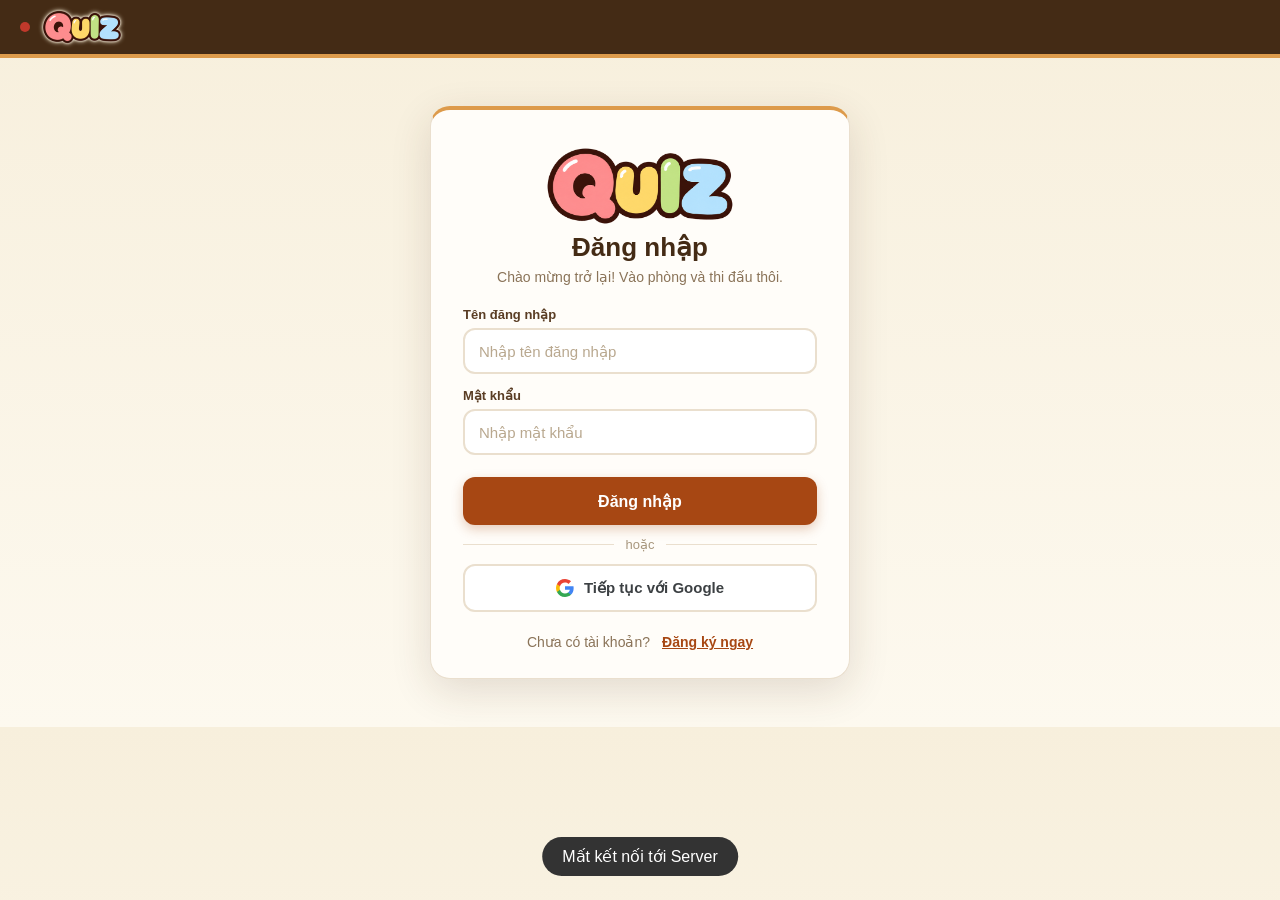
==== commit 89b4381c: "Cập nhật giao diện chat phòng chờ" ====
--- a/QuizClientWeb/src/main/webapp/index.html
+++ b/QuizClientWeb/src/main/webapp/index.html
@@ -1,369 +1,251 @@
 <!DOCTYPE html>
 <html lang="vi">
-    <head>
-        <meta charset="UTF-8">
-        <meta name="viewport" content="width=device-width, initial-scale=1">
-        <title>QUIZ - Vòng chơi</title>
-        <link rel="icon" type="image/png" href="img/favicon.png">
-        <link rel="stylesheet" href="css/style.css?v=13">
-        <link rel="stylesheet" href="css/figma.css?v=3">
-    </head>
-    <body>
-        <header>
-            <span id="conn" class="dot" title="Trạng thái kết nối"></span>
-            <div class="brand">
-                <img class="brand-logo" src="img/logo.png" alt="QUIZ">
-                <div class="brand-text"><b>Lập trình mạng</b><small>Kết nối kiến thức, chơi cùng nhau</small></div>
+<head>
+<meta charset="UTF-8">
+<meta name="viewport" content="width=device-width, initial-scale=1">
+<title>QUIZ - Vòng chơi</title>
+<link rel="icon" type="image/png" href="img/favicon.png">
+<link rel="stylesheet" href="css/style.css?v=13">
+</head>
+<body>
+<header>
+  <span id="conn" class="dot" title="Trạng thái kết nối"></span><img class="brand-logo" src="img/logo.png" alt="QUIZ" title="QUIZ">
+  <span id="userInfo" style="margin-left:12px;color:#cbd5e1;font-size:0.9em"></span>
+  <span id="score"></span>
+  <button id="btnLeave" class="danger hidden">Thoát Trận</button>
+  <div id="userAvatarContainer" class="avatar-wrap hidden" title="Hồ sơ tài khoản">
+    <div id="userAvatar" class="avatar-circle">?</div>
+  </div>
+</header>
+<main>
+  <section id="login" class="screen auth-card">
+    <img class="auth-logo-img" src="img/logo.png" alt="QUIZ">
+    <h1>Đăng nhập</h1>
+    <p class="auth-sub">Chào mừng trở lại! Vào phòng và thi đấu thôi.</p>
+    <label>Tên đăng nhập <input type="text" id="userName" maxlength="30" placeholder="Nhập tên đăng nhập"></label>
+    <label>Mật khẩu <input type="password" id="userPass" maxlength="50" placeholder="Nhập mật khẩu"></label>
+    <div class="actions vertical">
+      <button id="btnLogin" class="btn-primary">Đăng nhập</button>
+      <div class="auth-divider"><span>hoặc</span></div>
+      <div class="gsi-wrap">
+      <button id="btnGoogleLogin" class="btn-google" type="button">
+        <svg width="18" height="18" viewBox="0 0 18 18"><path fill="#4285F4" d="M17.64 9.2c0-.637-.057-1.251-.164-1.84H9v3.481h4.844c-.209 1.125-.843 2.078-1.796 2.717v2.258h2.908c1.702-1.567 2.684-3.874 2.684-6.616z"/><path fill="#34A853" d="M9 18c2.43 0 4.467-.806 5.956-2.184l-2.908-2.258c-.806.54-1.837.86-3.048.86-2.344 0-4.328-1.584-5.036-3.711H.957v2.332A8.997 8.997 0 0 0 9 18z"/><path fill="#FBBC05" d="M3.964 10.707c-.18-.54-.282-1.117-.282-1.707s.102-1.167.282-1.707V4.961H.957A8.996 8.996 0 0 0 0 9c0 1.452.348 2.827.957 4.039l3.007-2.332z"/><path fill="#EA4335" d="M9 3.58c1.321 0 2.508.454 3.44 1.345l2.582-2.58C13.463.891 11.426 0 9 0A8.997 8.997 0 0 0 .957 4.961L3.964 7.293C4.672 5.166 6.656 3.58 9 3.58z"/></svg>
+        Tiếp tục với Google
+      </button>
+        <div id="gsiBtn"></div>
+      </div>
+    </div>
+    <div class="auth-switch">
+      <span>Chưa có tài khoản?</span>
+      <button id="btnSwitchRegister" class="link-btn" type="button">Đăng ký ngay</button>
+    </div>
+  </section>
+
+  <section id="register" class="screen auth-card hidden">
+    <img class="auth-logo-img" src="img/logo.png" alt="QUIZ">
+    <h1>Tạo tài khoản</h1>
+    <p class="auth-sub">Chỉ mất vài giây để bắt đầu chơi.</p>
+    <label>Tên đăng nhập <input type="text" id="regUserName" maxlength="30" placeholder="Chọn tên đăng nhập (3-30 ký tự)"></label>
+    <label>Mật khẩu <input type="password" id="regUserPass" maxlength="50" placeholder="Mật khẩu (tối thiểu 4 ký tự)"></label>
+    <label>Nhập lại mật khẩu <input type="password" id="regUserPassConfirm" maxlength="50" placeholder="Nhập lại mật khẩu"></label>
+    <div class="actions vertical">
+      <button id="btnDoRegister" class="btn-primary">Tạo tài khoản</button>
+      <button id="btnBackToLogin" class="alt hidden" type="button">Quay lại</button>
+    </div>
+    <div class="auth-switch">
+      <span>Đã có tài khoản?</span>
+      <button id="btnSwitchLogin" class="link-btn" type="button">Đăng nhập</button>
+    </div>
+  </section>
+
+  <section id="home" class="screen hidden">
+    <img class="home-logo" src="img/logo.png" alt="QUIZ">
+    <div class="actions">
+      <button id="btnNewRoom">Tạo phòng</button>
+      <button id="btnNewSet" class="alt">Tạo kho câu hỏi</button>
+      <button id="btnRefresh" class="alt">Làm mới</button>
+    </div>
+    <div class="actions">
+      <input type="text" id="joinCode" maxlength="6" placeholder="Nhập mã phòng" style="text-transform:uppercase">
+      <button id="btnJoinCode">Vào bằng mã</button>
+    </div>
+    <h2>Phòng đang mở</h2>
+    <div id="roomList"></div>
+    <h2>Các bộ câu hỏi hiện có</h2>
+    <div id="setList"></div>
+  </section>
+
+  <section id="createSet" class="screen editor hidden">
+    <div class="qe-top">
+      <button id="btnSaveSet" class="qe-done">Xong</button>
+      <input type="text" id="setName" class="qe-name" maxlength="60" placeholder="Tên bộ câu hỏi (ví dụ: Ôn tập Lập trình mạng)">
+      <button id="btnCancelSet" class="qe-cancel">Hủy</button>
+    </div>
+    <div class="qe-main" id="qeMain"></div>
+    <div class="qe-strip">
+      <div id="slides"></div>
+      <span class="lbl">Thêm câu →</span>
+      <button id="btnAddSlide" class="qe-plus" title="Thêm câu">+</button>
+    </div>
+  </section>
+
+  <section id="createRoom" class="screen hidden">
+    <h2>Tạo phòng</h2>
+    <label>Tên phòng <input type="text" id="roomName" maxlength="40" value="Phòng của tôi"></label>
+    <label>Bộ câu hỏi <select id="roomSet"></select></label>
+    <label>Số câu hỏi <input type="number" id="roomCount" min="1" value="5"></label>
+    <label><input type="checkbox" id="roomHidden"> Ẩn phòng (chỉ vào được bằng mã)</label>
+    <p class="hint">Cần ít nhất 2 người chơi để bắt đầu trận (có thể thêm bot ở phòng chờ).</p>
+    <div class="actions">
+      <button id="btnCreateRoom">Tạo phòng</button>
+      <button id="btnCancelRoom" class="alt">Hủy</button>
+    </div>
+  </section>
+
+  <section id="waiting" class="screen hidden">
+    <div class="lobby-layout">
+      <div class="lobby-info">
+        <h2 id="roomTitle"></h2>
+        <p id="roomInfo"></p>
+        <h3>Người chơi trong phòng</h3>
+        <ul id="playerList"></ul>
+        <div class="actions lobby-actions">
+          <button id="btnAddBot" class="alt">Thêm bot</button>
+          <button id="btnStart">Bắt đầu</button>
+          <button id="btnLeaveRoom" class="alt">Rời phòng</button>
+        </div>
+      </div>
+      <aside class="chat-panel" aria-label="Chat phòng chờ">
+        <div class="chat-heading"><span>💬 Chat phòng chờ</span><small>Chỉ mở trước trận</small></div>
+        <div id="chatLog" class="chat-log" aria-live="polite"></div>
+        <div class="chat-compose">
+          <div class="emoji-wrap">
+            <button id="btnEmoji" class="emoji-button" type="button" title="Chọn biểu tượng cảm xúc">😊</button>
+            <div id="emojiPicker" class="emoji-picker hidden" aria-label="Chọn biểu tượng cảm xúc">
+              <button type="button" title="Cười tươi">😀</button>
+              <button type="button" title="Cười toe toét">😁</button>
+              <button type="button" title="Cười ra nước mắt">😂</button>
+              <button type="button" title="Cười lăn lộn">🤣</button>
+              <button type="button" title="Mắt trái tim">😍</button>
+              <button type="button" title="Hạnh phúc">🥰</button>
+              <button type="button" title="Ngầu">😎</button>
+              <button type="button" title="Tiệc tùng">🥳</button>
+              <button type="button" title="Suy nghĩ">🤔</button>
+              <button type="button" title="Suỵt im lặng">🤫</button>
+              <button type="button" title="Khóc">😭</button>
+              <button type="button" title="Hết hồn">😱</button>
+              <button type="button" title="Tức giận">😡</button>
+              <button type="button" title="Thích">👍</button>
+              <button type="button" title="Không thích">👎</button>
+              <button type="button" title="Vỗ tay">👏</button>
+              <button type="button" title="Cảm ơn / Cầu nguyện">🙏</button>
+              <button type="button" title="Ăn mừng">🎉</button>
+              <button type="button" title="Cháy quá">🔥</button>
+              <button type="button" title="Cố lên">💪</button>
+              <button type="button" title="Trái tim">❤️</button>
+              <button type="button" title="Ngôi sao">⭐</button>
+              <button type="button" title="Bắt tay">🤝</button>
+              <button type="button" title="100 điểm">💯</button>
             </div>
-            <nav id="mainNav" class="hidden">
-                <button id="navHome" class="nav-btn active" type="button">Phòng chơi</button>
-                <button id="navSets" class="nav-btn" type="button">Bộ câu hỏi</button>
-                <button id="navRank" class="nav-btn" type="button">Bảng xếp hạng</button>
-            </nav>
-            <span class="spacer"></span>
-            <span id="score"></span>
-            <button id="btnLeave" class="danger hidden">Thoát Trận</button>
-            <div id="userAvatarContainer" class="user-chip hidden" title="Hồ sơ tài khoản">
-                <div id="userAvatar" class="avatar-circle">?</div>
-                <div class="user-text"><b id="userInfo"></b><small id="userSub"></small></div>
-                <span class="chev">&#9662;</span>
-            </div>
-        </header>
-        <main>
-            <section id="login" class="screen page">
-                <div class="login-grid">
-                    <div class="hero">
-                        <span class="eyebrow">QUIZ · LẬP TRÌNH MẠNG</span>
-                        <h1>Kết nối đồng đội.<br>Bứt phá kiến thức!</h1>
-                        <p>Thi đấu quiz trực tuyến theo thời gian thực: tạo phòng, rủ bạn bè, trả lời nhanh và đúng để leo bảng xếp hạng.</p>
-                        <div class="net" aria-hidden="true">
-                            <span class="chip c1">TCP</span><span class="chip c2">UDP</span>
-                            <span class="core">Máy chủ<br>QUIZ</span>
-                            <span class="chip c3">Socket</span><span class="chip c4">HTTP</span>
-                        </div>
-                        <ul class="perks">
-                            <li>Server chấm điểm, không tin dữ liệu từ máy người chơi</li>
-                            <li>5 dạng câu hỏi: chọn 1, chọn nhiều, sắp xếp, nhập chữ, đoán số</li>
-                            <li>Chat ngay trong phòng chờ và trong lúc thi</li>
-                        </ul>
-                    </div>
-                    <div class="auth-card">
-                        <img class="auth-logo-img" src="img/logo.png" alt="QUIZ">
-                        <h1>Đăng nhập</h1>
-                        <p class="auth-sub">Chào mừng trở lại! Vào phòng và thi đấu thôi.</p>
-                        <label>Tên đăng nhập <input type="text" id="userName" maxlength="30" placeholder="Nhập tên đăng nhập"></label>
-                        <label>Mật khẩu <input type="password" id="userPass" maxlength="50" placeholder="Nhập mật khẩu"></label>
-                        <div class="actions vertical">
-                            <button id="btnLogin" class="btn-primary">Đăng nhập</button>
-                            <div class="auth-divider"><span>hoặc</span></div>
-                            <div class="gsi-wrap">
-                                <button id="btnGoogleLogin" class="btn-google" type="button">
-                                    <svg width="18" height="18" viewBox="0 0 18 18"><path fill="#4285F4" d="M17.64 9.2c0-.637-.057-1.251-.164-1.84H9v3.481h4.844c-.209 1.125-.843 2.078-1.796 2.717v2.258h2.908c1.702-1.567 2.684-3.874 2.684-6.616z"/><path fill="#34A853" d="M9 18c2.43 0 4.467-.806 5.956-2.184l-2.908-2.258c-.806.54-1.837.86-3.048.86-2.344 0-4.328-1.584-5.036-3.711H.957v2.332A8.997 8.997 0 0 0 9 18z"/><path fill="#FBBC05" d="M3.964 10.707c-.18-.54-.282-1.117-.282-1.707s.102-1.167.282-1.707V4.961H.957A8.996 8.996 0 0 0 0 9c0 1.452.348 2.827.957 4.039l3.007-2.332z"/><path fill="#EA4335" d="M9 3.58c1.321 0 2.508.454 3.44 1.345l2.582-2.58C13.463.891 11.426 0 9 0A8.997 8.997 0 0 0 .957 4.961L3.964 7.293C4.672 5.166 6.656 3.58 9 3.58z"/></svg>
-                                    Tiếp tục với Google
-                                </button>
-                                <div id="gsiBtn"></div>
-                            </div>
-                        </div>
-                        <div class="auth-switch">
-                            <span>Chưa có tài khoản?</span>
-                            <button id="btnSwitchRegister" class="link-btn" type="button">Đăng ký ngay</button>
-                        </div>
-                    </div>
-                </div>
-            </section>
-
-            <section id="register" class="screen auth-card hidden">
-                <img class="auth-logo-img" src="img/logo.png" alt="QUIZ">
-                <h1>Tạo tài khoản</h1>
-                <p class="auth-sub">Chỉ mất vài giây để bắt đầu chơi.</p>
-                <label>Tên đăng nhập <input type="text" id="regUserName" maxlength="30" placeholder="Chọn tên đăng nhập (3-30 ký tự)"></label>
-                <label>Mật khẩu <input type="password" id="regUserPass" maxlength="50" placeholder="Mật khẩu (tối thiểu 4 ký tự)"></label>
-                <label>Nhập lại mật khẩu <input type="password" id="regUserPassConfirm" maxlength="50" placeholder="Nhập lại mật khẩu"></label>
-                <div class="actions vertical">
-                    <button id="btnDoRegister" class="btn-primary">Tạo tài khoản</button>
-                    <button id="btnBackToLogin" class="alt hidden" type="button">Quay lại</button>
-                </div>
-                <div class="auth-switch">
-                    <span>Đã có tài khoản?</span>
-                    <button id="btnSwitchLogin" class="link-btn" type="button">Đăng nhập</button>
-                </div>
-            </section>
-
-            <section id="home" class="screen page hidden">
-                <div class="page-head">
-                    <div>
-                        <div class="eyebrow">SẢNH CHƠI · LẬP TRÌNH MẠNG</div>
-                        <h1>Chọn phòng. Kết nối. Bắt đầu!</h1>
-                        <p class="muted">Một vòng quiz nhỏ, một bước tiến lớn trong Lập trình mạng.</p>
-                    </div>
-                    <button id="btnNewRoom" class="cta" type="button"><svg class="ic" viewBox="0 0 24 24" fill="none" stroke="currentColor" stroke-width="2" stroke-linecap="round" stroke-linejoin="round" aria-hidden="true"><path d="M5 12h14"/><path d="M12 5v14"/></svg> Tạo phòng mới</button>
-                </div>
-                <div class="top-row">
-                    <div class="join-card">
-                        <h3><svg class="ic" viewBox="0 0 24 24" fill="none" stroke="currentColor" stroke-width="2" stroke-linecap="round" stroke-linejoin="round" aria-hidden="true"><circle cx="7.5" cy="15.5" r="5.5"/><path d="m21 2-9.6 9.6"/><path d="m15.5 7.5 3 3L22 7l-3-3"/></svg> Có mã phòng từ bạn bè?</h3>
-                        <div class="join-row">
-                            <input type="text" id="joinCode" maxlength="6" placeholder="Nhập mã phòng · VD: P7K2M" style="text-transform:uppercase">
-                            <button id="btnJoinCode" type="button"><svg class="ic" viewBox="0 0 24 24" fill="none" stroke="currentColor" stroke-width="2" stroke-linecap="round" stroke-linejoin="round" aria-hidden="true"><path d="M5 12h14"/><path d="m12 5 7 7-7 7"/></svg> Vào bằng mã</button>
-                        </div>
-                        <small class="hint">Mã gồm 5 ký tự. Bạn có thể tham gia phòng công khai hoặc phòng riêng bằng mã.</small>
-                    </div>
-                    <div class="info-card">
-                        <h3><svg class="ic" viewBox="0 0 24 24" fill="none" stroke="currentColor" stroke-width="2" stroke-linecap="round" stroke-linejoin="round" aria-hidden="true"><path d="M12 7v14"/><path d="M3 18a1 1 0 0 1-1-1V4a1 1 0 0 1 1-1h5a4 4 0 0 1 4 4 4 4 0 0 1 4-4h5a1 1 0 0 1 1 1v13a1 1 0 0 1-1 1h-6a3 3 0 0 0-3 3 3 3 0 0 0-3-3z"/></svg> Lập trình mạng</h3>
-                        <p>TCP/UDP · Socket · Client-server · HTTP</p>
-                        <div class="info-foot"><b id="setSummary">0 câu hỏi · 0 bộ</b><a id="linkSets" href="#">Xem bộ câu hỏi &rarr;</a></div>
-                    </div>
-                </div>
-                <div class="rooms-head">
-                    <h2>Phòng đang mở</h2><span id="roomTotal" class="count">0 phòng</span>
-                    <div class="chips" id="roomTabs">
-                        <button type="button" data-f="all" class="on">Tất cả</button>
-                        <button type="button" data-f="wait">Đang chờ</button>
-                        <button type="button" data-f="play">Đang chơi</button>
-                    </div>
-                    <span class="grow"></span>
-                    <label class="search-box"><svg class="ic" viewBox="0 0 24 24" fill="none" stroke="currentColor" stroke-width="2" stroke-linecap="round" stroke-linejoin="round" aria-hidden="true"><circle cx="11" cy="11" r="8"/><path d="m21 21-4.3-4.3"/></svg><input type="search" id="roomSearch" placeholder="Tìm phòng hoặc chủ phòng"></label>
-                    <button id="btnRefresh" class="alt refresh" type="button"><svg class="ic" viewBox="0 0 24 24" fill="none" stroke="currentColor" stroke-width="2" stroke-linecap="round" stroke-linejoin="round" aria-hidden="true"><path d="M3 12a9 9 0 0 1 9-9 9.75 9.75 0 0 1 6.74 2.74L21 8"/><path d="M21 3v5h-5"/><path d="M21 12a9 9 0 0 1-9 9 9.75 9.75 0 0 1-6.74-2.74L3 16"/><path d="M8 16H3v5"/></svg> Làm mới</button>
-                </div>
-                <div id="roomList" class="room-grid"></div>
-            </section>
-
-            <section id="sets" class="screen page hidden">
-                <div class="page-head">
-                    <div>
-                        <div class="eyebrow">THƯ VIỆN · LẬP TRÌNH MẠNG</div>
-                        <h1>Bộ câu hỏi</h1>
-                        <p class="muted">Bộ có sẵn của hệ thống và bộ riêng do bạn tạo. Bộ riêng chỉ mình bạn nhìn thấy.</p>
-                    </div>
-                    <button id="btnNewSet" class="cta" type="button"><svg class="ic" viewBox="0 0 24 24" fill="none" stroke="currentColor" stroke-width="2" stroke-linecap="round" stroke-linejoin="round" aria-hidden="true"><path d="M5 12h14"/><path d="M12 5v14"/></svg> Tạo bộ câu hỏi</button>
-                </div>
-                <div id="setList" class="set-grid"></div>
-            </section>
-
-            <section id="leaderboard" class="screen page hidden">
-                <div class="page-head">
-                    <div>
-                        <div class="eyebrow">BẢNG VÀNG · LẬP TRÌNH MẠNG</div>
-                        <h1>Bảng xếp hạng</h1>
-                        <p class="muted">Xếp theo số trận đã chơi và chuỗi thắng liên tiếp. Hạng của bạn luôn hiện ở cuối bảng.</p>
-                    </div>
-                </div>
-                <div class="rooms-head">
-                    <div class="chips" id="rankTabs">
-                        <button type="button" data-r="played" class="on">Theo số trận chơi</button>
-                        <button type="button" data-r="streak">Theo chuỗi thắng</button>
-                    </div>
-                    <span class="grow"></span>
-                    <label class="search-box"><svg class="ic" viewBox="0 0 24 24" fill="none" stroke="currentColor" stroke-width="2" stroke-linecap="round" stroke-linejoin="round" aria-hidden="true"><circle cx="11" cy="11" r="8"/><path d="m21 21-4.3-4.3"/></svg><input type="search" id="rankSearch" placeholder="Tìm người chơi"></label>
-                    <button id="btnRankRefresh" class="alt refresh" type="button"><svg class="ic" viewBox="0 0 24 24" fill="none" stroke="currentColor" stroke-width="2" stroke-linecap="round" stroke-linejoin="round" aria-hidden="true"><path d="M3 12a9 9 0 0 1 9-9 9.75 9.75 0 0 1 6.74 2.74L21 8"/><path d="M21 3v5h-5"/><path d="M21 12a9 9 0 0 1-9 9 9.75 9.75 0 0 1-6.74-2.74L3 16"/><path d="M8 16H3v5"/></svg> Làm mới</button>
-                </div>
-                <div class="panel lb-panel"><table id="lbTable"></table></div>
-                <div id="lbMe" class="lb-me"></div>
-            </section>
-
-            <section id="createSet" class="screen editor hidden">
-                <div class="qe-top">
-                    <button id="btnSaveSet" class="qe-done">Xong</button>
-                    <input type="text" id="setName" class="qe-name" maxlength="60" placeholder="Tên bộ câu hỏi (ví dụ: Ôn tập Lập trình mạng)">
-                    <button id="btnCancelSet" class="qe-cancel">Hủy</button>
-                </div>
-                <div class="qe-main" id="qeMain"></div>
-                <div class="qe-strip">
-                    <div id="slides"></div>
-                    <span class="lbl">Thêm câu →</span>
-                    <button id="btnAddSlide" class="qe-plus" title="Thêm câu">+</button>
-                </div>
-            </section>
-
-
-            <section id="waiting" class="screen page hidden">
-                <div class="page-head">
-                    <div>
-                        <div class="eyebrow">PHÒNG CHƠI / SẢNH CHỜ</div>
-                        <h1 id="roomTitle"></h1>
-                        <p id="roomInfo" class="muted">Đồng đội đã có mặt. Sẵn sàng cho thử thách Lập trình mạng?</p>
-                    </div>
-                    <div class="head-actions">
-                        <button id="btnInvite" class="invite" type="button"><svg class="ic" viewBox="0 0 24 24" fill="none" stroke="currentColor" stroke-width="2" stroke-linecap="round" stroke-linejoin="round" aria-hidden="true"><path d="M2 21a8 8 0 0 1 13.292-6"/><circle cx="10" cy="8" r="5"/><path d="M19 16v6"/><path d="M22 19h-6"/></svg> Mời bạn bè</button>
-                        <button id="btnLeaveRoom" class="outline" type="button"><svg class="ic" viewBox="0 0 24 24" fill="none" stroke="currentColor" stroke-width="2" stroke-linecap="round" stroke-linejoin="round" aria-hidden="true"><path d="M9 21H5a2 2 0 0 1-2-2V5a2 2 0 0 1 2-2h4"/><path d="m16 17 5-5-5-5"/><path d="M21 12H9"/></svg> Rời phòng</button>
-                    </div>
-                </div>
-                <div class="code-bar">
-                    <span class="lbl">MÃ PHÒNG</span><b id="roomCode">-----</b>
-                    <button id="btnCopyCode" class="copy" type="button" title="Sao chép mã"><svg class="ic" viewBox="0 0 24 24" fill="none" stroke="currentColor" stroke-width="2" stroke-linecap="round" stroke-linejoin="round" aria-hidden="true"><rect width="14" height="14" x="8" y="8" rx="2" ry="2"/><path d="M4 16c-1.1 0-2-.9-2-2V4c0-1.1.9-2 2-2h10c1.1 0 2 .9 2 2"/></svg></button>
-                    <span class="hint">Chia sẻ mã này để bạn bè cùng vào chơi</span>
-                    <span id="roomBadge" class="badge-pill">Công khai · Đang chờ</span>
-                </div>
-                <div class="wait-grid">
-                    <div class="wait-main">
-                        <div class="panel big">
-                            <div class="panel-head">
-                                <h3>Đồng đội trong phòng</h3>
-                                <div class="pills"><span id="roomPlayerCount" class="count">0/8 người chơi</span><span id="roomReadyCount" class="count teal">0/0 sẵn sàng</span></div>
-                            </div>
-                            <div id="playerGrid" class="player-grid"></div>
-                            <button id="slotBox" class="slot-box" type="button"><svg class="ic" viewBox="0 0 24 24" fill="none" stroke="currentColor" stroke-width="2" stroke-linecap="round" stroke-linejoin="round" aria-hidden="true"><path d="M2 21a8 8 0 0 1 13.292-6"/><circle cx="10" cy="8" r="5"/><path d="M19 16v6"/><path d="M22 19h-6"/></svg> <span id="slotText"></span></button>
-                        </div>
-                        <div class="panel big">
-                            <div class="panel-head"><h3>Cài đặt trận đấu</h3><span id="settingsNote" class="note-orange">Chỉ chủ phòng được chỉnh sửa</span></div>
-                            <div class="sf">
-                                <label class="sfield"><span>BỘ CÂU HỎI</span><select id="setBo"></select></label>
-                                <label class="sfield"><span>SỐ CÂU HỎI</span><select id="setSoCau"></select></label>
-                                <label class="sfield"><span>THỜI GIAN MỖI CÂU</span><select id="setGiay"></select></label>
-                                <label class="sfield"><span>SỐ NGƯỜI TỐI ĐA</span><select id="setToiDa"></select></label>
-                                <label class="sfield"><span>CHẾ ĐỘ PHÒNG</span><select id="setCheDo"></select></label>
-                                <label class="sfield"><span>TÊN PHÒNG</span><input type="text" id="roomNameIn" maxlength="40"></label>
-                            </div>
-                            <small class="hint">Chủ đề: TCP/UDP, Socket, Client-server, HTTP · Đáp án đúng và tốc độ quyết định điểm số.</small>
-                        </div>
-                        <div class="panel start-panel">
-                            <div class="st-text"><b id="startTitle"></b><small id="startHint"></small></div>
-                            <div class="start-actions">
-                                <button id="btnReady" class="alt hidden" type="button"></button>
-                                <button id="btnAddBot" class="alt" type="button">+ Thêm bot</button>
-                                <button id="btnStart" class="cta" type="button"><svg class="ic" viewBox="0 0 24 24" fill="none" stroke="currentColor" stroke-width="2" stroke-linecap="round" stroke-linejoin="round" aria-hidden="true"><polygon points="6 3 20 12 6 21 6 3"/></svg> Bắt đầu trận đấu</button>
-                            </div>
-                        </div>
-                    </div>
-                    <aside class="wait-side">
-                        <div class="panel big rules">
-                            <h3><svg class="ic" viewBox="0 0 24 24" fill="none" stroke="currentColor" stroke-width="2" stroke-linecap="round" stroke-linejoin="round" aria-hidden="true"><path d="M9.937 15.5A2 2 0 0 0 8.5 14.063l-6.135-1.582a.5.5 0 0 1 0-.962L8.5 9.936A2 2 0 0 0 9.937 8.5l1.582-6.135a.5.5 0 0 1 .963 0L14.063 8.5A2 2 0 0 0 15.5 9.937l6.135 1.581a.5.5 0 0 1 0 .964L15.5 14.063a2 2 0 0 0-1.437 1.437l-1.582 6.135a.5.5 0 0 1-.963 0z"/><path d="M20 3v4"/><path d="M22 5h-4"/><path d="M4 17v2"/><path d="M5 18H3"/></svg> Chơi vui, học thật</h3>
-                            <ol class="rule-list">
-                                <li><b>01</b><span>Chọn đáp án trước khi hết giờ.</span></li>
-                                <li><b>02</b><span>Trả lời đúng và nhanh để ghi điểm (1000 → 400).</span></li>
-                                <li><b>03</b><span>Chat cổ vũ, đừng bật mí đáp án!</span></li>
-                            </ol>
-                            <small class="hint">Rời phòng giữa trận sẽ không được tính điểm của trận đó.</small>
-                        </div>
-                        <div class="panel big chat-panel">
-                            <div class="panel-head"><h3><svg class="ic" viewBox="0 0 24 24" fill="none" stroke="currentColor" stroke-width="2" stroke-linecap="round" stroke-linejoin="round" aria-hidden="true"><path d="M21 15a2 2 0 0 1-2 2H7l-4 4V5a2 2 0 0 1 2-2h14a2 2 0 0 1 2 2z"/></svg> Chat phòng</h3><span id="chatOnline" class="count teal">0 trực tuyến</span></div>
-                            <div id="chatLog" class="chat-log"></div>
-                            <div class="chat-row"><input type="text" id="chatIn" maxlength="200" placeholder="Nhắn với cả phòng..."><button id="btnChat" class="cta" type="button">Gửi</button></div>
-                        </div>
-                    </aside>
-                </div>
-            </section>
-
-            <section id="intro" class="screen hidden">
-                <h2 id="introTitle"></h2>
-                <p id="introText"></p>
-                <div id="introCount"></div>
-            </section>
-
-            <section id="question" class="screen page hidden">
-                <div class="play-grid">
-                    <div class="q-card">
-                        <div class="q-top">
-                            <span id="qMeta" class="pill"></span>
-                            <span id="qNum" class="qnum"></span>
-                            <div class="timer-ring"><span id="timeLeft"></span></div>
-                        </div>
-                        <div class="bar"><div id="barFill"></div></div>
-                        <h2 id="qText"></h2>
-                        <div id="qMedia"></div>
-                        <div id="qBody"></div>
-                        <div id="qFeedback"></div>
-                        <button id="btnSubmit" class="cta">Gửi đáp án</button>
-                    </div>
-                    <aside class="play-side">
-                        <div class="panel"><h3>Cuộc đua điểm số</h3><div id="sideRank"></div></div>
-                        <div class="panel chat-panel">
-                            <h3>Chat trong trận</h3>
-                            <div id="chatLog2" class="chat-log"></div>
-                            <div class="chat-row"><input type="text" id="chatIn2" maxlength="200" placeholder="Nhắn tin..."><button id="btnChat2" class="alt" type="button">Gửi</button></div>
-                        </div>
-                    </aside>
-                </div>
-            </section>
-
-            <section id="ranking" class="screen hidden">
-                <h2>Bảng xếp hạng tạm thời</h2>
-                <table id="rankTable"></table>
-            </section>
-
-            <section id="end" class="screen page hidden">
-                <div id="endHero" class="end-hero">
-                    <div>
-                        <span class="eyebrow">KẾT QUẢ TRẬN</span>
-                        <h1 id="endTitle"></h1>
-                        <p id="endText" class="muted"></p>
-                    </div>
-                    <div class="end-rank"><small>Hạng của bạn</small><b id="endRank">#1</b></div>
-                </div>
-                <div class="end-grid">
-                    <div class="panel"><h3>Bảng xếp hạng</h3><table id="finalTable"></table></div>
-                    <div id="endStats" class="stat-col">
-                        <div class="stat"><b id="stScore">-</b><small>Điểm trong trận</small></div>
-                        <div class="stat"><b id="stPct">-</b><small>Tỉ lệ đúng</small></div>
-                        <div class="stat"><b id="stOk">-</b><small>Câu đúng</small></div>
-                        <div class="stat"><b id="stTime">-</b><small>Giây trả lời TB</small></div>
-                    </div>
-                </div>
-                <div class="actions"><button id="btnHome" class="cta">Về danh sách phòng</button></div>
-            </section>
-        </main>
-
-        <div id="profileModal" class="overlay hidden">
-            <div class="box profile-box">
-                <div class="profile-header">
-                    <div class="profile-avatar-large" id="modalAvatar">?</div>
-                    <div class="profile-title">
-                        <h3 id="modalUsername" style="margin:0 0 4px 0">Tên tài khoản</h3>
-                        <span id="modalAccountMeta" class="profile-meta">ID: 0</span>
-                    </div>
-                    <button id="btnCloseProfile" class="close-x" type="button" title="Đóng">&times;</button>
-                </div>
-                <div class="profile-tabs">
-                    <button class="ptab active" data-tab="tabInfo" type="button">Thông tin</button>
-                    <button class="ptab" data-tab="tabHistory" type="button">Lịch sử đấu</button>
-                    <button class="ptab" data-tab="tabEdit" type="button">Sửa thông tin</button>
-                </div>
-                <div class="profile-content">
-                    <div id="tabInfo" class="ptab-pane">
-                        <div class="stat-grid">
-                            <div class="stat-card"><span class="stat-val" id="infoScore">0</span><span class="stat-lbl">Điểm tích lũy</span></div>
-                            <div class="stat-card"><span class="stat-val" id="infoWins">0</span><span class="stat-lbl">Trận thắng</span></div>
-                            <div class="stat-card"><span class="stat-val" id="infoMatches">0</span><span class="stat-lbl">Số trận</span></div>
-                            <div class="stat-card"><span class="stat-val" id="infoWinRate">0%</span><span class="stat-lbl">Tỷ lệ thắng</span></div>
-                        </div>
-                        <p class="profile-joined">Ngày tạo: <b id="infoJoined">-</b></p>
-                    </div>
-                    <div id="tabHistory" class="ptab-pane hidden">
-                        <div id="historyList" class="history-list">
-                            <p class="hint" style="text-align:center">Đang tải lịch sử đấu...</p>
-                        </div>
-                    </div>
-                    <div id="tabEdit" class="ptab-pane hidden">
-                        <h4 style="margin:0 0 10px 0">Đổi mật khẩu</h4>
-                        <label>Mật khẩu hiện tại <input type="password" id="oldPass" placeholder="Nhập mật khẩu hiện tại"></label>
-                        <label>Mật khẩu mới <input type="password" id="newPass" placeholder="Mật khẩu mới (tối thiểu 4 ký tự)"></label>
-                        <label>Nhập lại mật khẩu mới <input type="password" id="newPassConfirm" placeholder="Xác nhận mật khẩu mới"></label>
-                        <div class="actions">
-                            <button id="btnSavePassword" class="btn-primary" type="button">Lưu mật khẩu mới</button>
-                        </div>
-                    </div>
-                </div>
-                <div class="profile-footer">
-                    <button id="btnLogout" class="danger" type="button">Đăng xuất</button>
-                </div>
-            </div>
-        </div>
-
-        <div id="confirm" class="overlay hidden">
-            <div class="box">
-                <p>Bạn có chắc chắn muốn thoát trận?</p>
-                <button id="btnYes" class="danger">Xác nhận</button>
-                <button id="btnNo">Ở lại</button>
-            </div>
-        </div>
-        <div id="typePicker" class="overlay hidden">
-            <div class="box picker">
-                <h3 style="margin:0">Chọn dạng câu hỏi</h3>
-                <div id="pickGrid"></div>
-                <button id="btnClosePicker" class="alt">Đóng</button>
-            </div>
-        </div>
-        <div id="toast" class="hidden"></div>
-        <script src="https://accounts.google.com/gsi/client" async defer></script>
-        <script src="js/app.js?v=15"></script>
-    </body>
-</html>+          </div>
+          <input type="text" id="chatIn" maxlength="200" placeholder="Nhắn tin với mọi người..." autocomplete="off">
+          <button id="btnChat" class="chat-send" type="button">Gửi</button>
+        </div>
+      </aside>
+    </div>
+  </section>
+
+  <section id="intro" class="screen hidden">
+    <h2 id="introTitle"></h2>
+    <p id="introText"></p>
+    <div id="introCount"></div>
+  </section>
+
+  <section id="question" class="screen hidden">
+    <div class="bar"><div id="barFill"></div></div>
+    <div class="row"><span id="qMeta"></span><span id="timeLeft"></span></div>
+    <h2 id="qText"></h2>
+    <div id="qMedia"></div>
+    <div id="qBody"></div>
+    <div id="qFeedback"></div>
+    <button id="btnSubmit">Gửi</button>
+  </section>
+
+  <section id="ranking" class="screen hidden">
+    <h2>Bảng xếp hạng tạm thời</h2>
+    <table id="rankTable"></table>
+  </section>
+
+  <section id="end" class="screen hidden">
+    <h2 id="endTitle"></h2>
+    <p id="endText"></p>
+    <table id="finalTable"></table>
+    <button id="btnHome">Về màn hình chính</button>
+  </section>
+</main>
+
+<div id="profileModal" class="overlay hidden">
+  <div class="box profile-box">
+    <div class="profile-header">
+      <div class="profile-avatar-large" id="modalAvatar">?</div>
+      <div class="profile-title">
+        <h3 id="modalUsername" style="margin:0 0 4px 0">Tên tài khoản</h3>
+        <span id="modalAccountMeta" class="profile-meta">ID: 0</span>
+      </div>
+      <button id="btnCloseProfile" class="close-x" type="button" title="Đóng">&times;</button>
+    </div>
+    <div class="profile-tabs">
+      <button class="ptab active" data-tab="tabInfo" type="button">Thông tin</button>
+      <button class="ptab" data-tab="tabHistory" type="button">Lịch sử đấu</button>
+      <button class="ptab" data-tab="tabEdit" type="button">Sửa thông tin</button>
+    </div>
+    <div class="profile-content">
+      <div id="tabInfo" class="ptab-pane">
+        <div class="stat-grid">
+          <div class="stat-card"><span class="stat-val" id="infoScore">0</span><span class="stat-lbl">Điểm tích lũy</span></div>
+          <div class="stat-card"><span class="stat-val" id="infoWins">0</span><span class="stat-lbl">Trận thắng</span></div>
+          <div class="stat-card"><span class="stat-val" id="infoMatches">0</span><span class="stat-lbl">Số trận</span></div>
+          <div class="stat-card"><span class="stat-val" id="infoWinRate">0%</span><span class="stat-lbl">Tỷ lệ thắng</span></div>
+        </div>
+        <p class="profile-joined">Ngày tạo: <b id="infoJoined">-</b></p>
+      </div>
+      <div id="tabHistory" class="ptab-pane hidden">
+        <div id="historyList" class="history-list">
+          <p class="hint" style="text-align:center">Đang tải lịch sử đấu...</p>
+        </div>
+      </div>
+      <div id="tabEdit" class="ptab-pane hidden">
+        <h4 style="margin:0 0 10px 0">Đổi mật khẩu</h4>
+        <label>Mật khẩu hiện tại <input type="password" id="oldPass" placeholder="Nhập mật khẩu hiện tại"></label>
+        <label>Mật khẩu mới <input type="password" id="newPass" placeholder="Mật khẩu mới (tối thiểu 4 ký tự)"></label>
+        <label>Nhập lại mật khẩu mới <input type="password" id="newPassConfirm" placeholder="Xác nhận mật khẩu mới"></label>
+        <div class="actions">
+          <button id="btnSavePassword" class="btn-primary" type="button">Lưu mật khẩu mới</button>
+        </div>
+      </div>
+    </div>
+    <div class="profile-footer">
+      <button id="btnLogout" class="danger" type="button">Đăng xuất</button>
+    </div>
+  </div>
+</div>
+
+<div id="confirm" class="overlay hidden">
+  <div class="box">
+    <p>Bạn có chắc chắn muốn thoát trận?</p>
+    <button id="btnYes" class="danger">Xác nhận</button>
+    <button id="btnNo">Ở lại</button>
+  </div>
+</div>
+<div id="typePicker" class="overlay hidden">
+  <div class="box picker">
+    <h3 style="margin:0">Chọn dạng câu hỏi</h3>
+    <div id="pickGrid"></div>
+    <button id="btnClosePicker" class="alt">Đóng</button>
+  </div>
+</div>
+<div id="toast" class="hidden"></div>
+<script src="https://accounts.google.com/gsi/client" async defer></script>
+<script src="js/app.js?v=13"></script>
+</body>
+</html>
--- a/QuizClientWeb/src/main/webapp/css/style.css
+++ b/QuizClientWeb/src/main/webapp/css/style.css
@@ -54,6 +54,7 @@
 
 /* ---- Trình soạn bộ câu hỏi ---- */
 main.wide{max-width:1100px}
+main.lobby{max-width:1040px}
 .screen.editor{padding:0;background:#1a4652;color:#eaf6f8;overflow:hidden;display:flex;flex-direction:column;min-height:76vh}
 .qe-top,.qe-strip{display:flex;align-items:center;gap:12px;padding:10px 14px;background:#123640}
 .editor .qe-name{flex:1;max-width:520px;padding:8px 12px;font-size:15px;border:2px solid #2d6a78;border-radius:8px;background:#1a4652;color:#fff}
@@ -153,7 +154,29 @@
 .qe-media{display:flex;flex-direction:column;gap:8px;align-items:flex-start}
 .qe-media audio{width:100%}.qe-prev{max-width:220px;max-height:150px;border-radius:8px}
 
-#chatLog{height:120px;overflow:auto;border:1px solid #ccc;border-radius:6px;padding:6px;margin:8px 0;text-align:left}
+/* ---- Phòng chờ & chat ---- */
+.lobby-layout{display:grid;grid-template-columns:minmax(0,1fr) minmax(280px,340px);gap:24px;align-items:start}
+.lobby-info h2{margin-top:0}.lobby-info h3{margin:22px 0 10px}.lobby-info #playerList{margin:0;min-height:90px}
+.lobby-actions{flex-wrap:wrap;margin-top:26px}
+.chat-panel{position:relative;border:1px solid #e9d4af;border-radius:16px;background:#fffaf0;box-shadow:0 3px 10px rgba(68,43,21,.06)}
+.chat-heading{display:flex;justify-content:space-between;align-items:center;padding:13px 15px;background:#f6e3bf;color:#442b15;font-weight:bold;border-top-left-radius:15px;border-top-right-radius:15px}
+.chat-heading small{font-weight:normal;color:#7a6650;font-size:12px}
+.chat-log{height:310px;overflow-y:auto;padding:14px 12px;display:flex;flex-direction:column;gap:10px;text-align:left;scrollbar-color:#d7b276 transparent}
+.chat-message{display:flex;flex-direction:column;max-width:86%;gap:3px}.chat-message.mine{align-self:flex-end;align-items:flex-end}.chat-message.other{align-self:flex-start}
+.chat-meta{font-size:11px;color:#8a7660;padding:0 4px}.chat-bubble{padding:9px 12px;border-radius:14px;border-bottom-left-radius:4px;background:#efe6da;color:#442b15;line-height:1.35;overflow-wrap:anywhere}
+.chat-message.mine .chat-bubble{background:#6cb4a5;color:#173f37;border-bottom-left-radius:14px;border-bottom-right-radius:4px}
+.chat-system{align-self:center;max-width:95%;font-size:12px;color:#7a6650;background:#f6ecd6;border-radius:999px;padding:5px 10px;text-align:center}
+.chat-compose{position:relative;display:flex;gap:7px;padding:10px;border-top:1px solid #eadfce;background:#fffdf9;border-bottom-left-radius:15px;border-bottom-right-radius:15px}.chat-compose input{min-width:0;padding:10px 9px;border-width:1px;border-radius:10px}.chat-send,.emoji-button{padding:8px 12px}.chat-send{background:#6cb4a5;color:#173f37}.chat-send:hover:not(:disabled){background:#5aa393}.emoji-button{background:#efe6da;color:#5a3d24;font-size:18px;padding:5px 9px;border-radius:10px}
+.emoji-wrap{position:relative;display:inline-flex;align-items:center}
+.emoji-picker{position:absolute;bottom:calc(100% + 9px);left:0;z-index:99;display:grid;grid-template-columns:repeat(6,1fr);gap:4px;padding:8px;border:1px solid #e9d4af;border-radius:12px;background:#fffdf9;box-shadow:0 8px 24px rgba(68,43,21,.2);user-select:none;animation:emojiPop .15s ease-out}
+.emoji-picker.hidden{display:none !important}
+.emoji-picker::after{content:"";position:absolute;top:100%;left:14px;border-width:6px;border-style:solid;border-color:#fffdf9 transparent transparent transparent}
+.emoji-picker::before{content:"";position:absolute;top:100%;left:13px;border-width:7px;border-style:solid;border-color:#e9d4af transparent transparent transparent}
+.emoji-picker button{display:inline-flex;align-items:center;justify-content:center;width:32px;height:32px;padding:0;background:transparent;border:none;border-radius:8px;font-size:20px;cursor:pointer;line-height:1;transition:transform .12s ease,background .12s ease}
+.emoji-picker button:hover{background:#f6e3bf;transform:scale(1.22)}
+.emoji-picker button:active{transform:scale(.92)}
+@keyframes emojiPop{from{opacity:0;transform:translateY(6px) scale(.96)}to{opacity:1;transform:translateY(0) scale(1)}}
+@media(max-width:700px){main.lobby{max-width:720px}.lobby-layout{grid-template-columns:1fr}.chat-log{height:240px}.lobby-actions{margin-top:18px}}
 
 /* ---- Auth & Profile Styling ---- */
 .auth-card{max-width:440px;margin:30px auto;text-align:left}
@@ -224,4 +247,4 @@
 .home-logo{display:block;width:170px;max-width:60%;height:auto;margin:0 auto 6px}
 /* ---- Nút Google: nút chính thức của Google đặt trong suốt đè lên nút đã thiết kế ---- */
 .gsi-wrap{position:relative}
-.gsi-wrap #gsiBtn{position:absolute;top:0;left:0;width:100%;height:40px;overflow:hidden;opacity:.01;z-index:2;transform-origin:0 0}+.gsi-wrap #gsiBtn{position:absolute;top:0;left:0;width:100%;height:40px;overflow:hidden;opacity:.01;z-index:2;transform-origin:0 0}
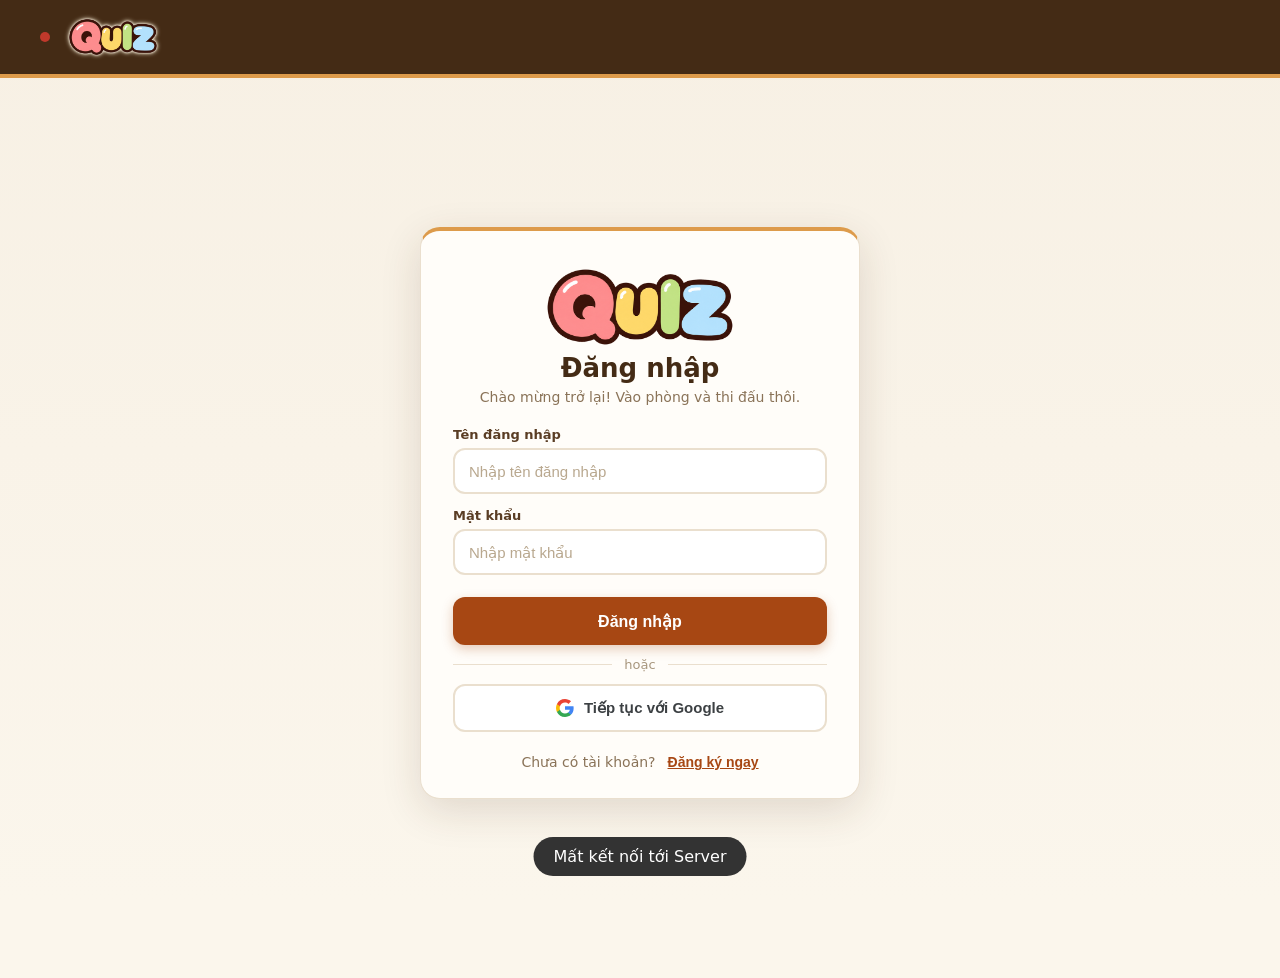
==== commit e48ce81d: "Update giao dien Quiz" ====
--- a/QuizClientWeb/src/main/webapp/index.html
+++ b/QuizClientWeb/src/main/webapp/index.html
@@ -1,251 +1,357 @@
 <!DOCTYPE html>
 <html lang="vi">
-<head>
-<meta charset="UTF-8">
-<meta name="viewport" content="width=device-width, initial-scale=1">
-<title>QUIZ - Vòng chơi</title>
-<link rel="icon" type="image/png" href="img/favicon.png">
-<link rel="stylesheet" href="css/style.css?v=13">
-</head>
-<body>
-<header>
-  <span id="conn" class="dot" title="Trạng thái kết nối"></span><img class="brand-logo" src="img/logo.png" alt="QUIZ" title="QUIZ">
-  <span id="userInfo" style="margin-left:12px;color:#cbd5e1;font-size:0.9em"></span>
-  <span id="score"></span>
-  <button id="btnLeave" class="danger hidden">Thoát Trận</button>
-  <div id="userAvatarContainer" class="avatar-wrap hidden" title="Hồ sơ tài khoản">
-    <div id="userAvatar" class="avatar-circle">?</div>
-  </div>
-</header>
-<main>
-  <section id="login" class="screen auth-card">
-    <img class="auth-logo-img" src="img/logo.png" alt="QUIZ">
-    <h1>Đăng nhập</h1>
-    <p class="auth-sub">Chào mừng trở lại! Vào phòng và thi đấu thôi.</p>
-    <label>Tên đăng nhập <input type="text" id="userName" maxlength="30" placeholder="Nhập tên đăng nhập"></label>
-    <label>Mật khẩu <input type="password" id="userPass" maxlength="50" placeholder="Nhập mật khẩu"></label>
-    <div class="actions vertical">
-      <button id="btnLogin" class="btn-primary">Đăng nhập</button>
-      <div class="auth-divider"><span>hoặc</span></div>
-      <div class="gsi-wrap">
-      <button id="btnGoogleLogin" class="btn-google" type="button">
-        <svg width="18" height="18" viewBox="0 0 18 18"><path fill="#4285F4" d="M17.64 9.2c0-.637-.057-1.251-.164-1.84H9v3.481h4.844c-.209 1.125-.843 2.078-1.796 2.717v2.258h2.908c1.702-1.567 2.684-3.874 2.684-6.616z"/><path fill="#34A853" d="M9 18c2.43 0 4.467-.806 5.956-2.184l-2.908-2.258c-.806.54-1.837.86-3.048.86-2.344 0-4.328-1.584-5.036-3.711H.957v2.332A8.997 8.997 0 0 0 9 18z"/><path fill="#FBBC05" d="M3.964 10.707c-.18-.54-.282-1.117-.282-1.707s.102-1.167.282-1.707V4.961H.957A8.996 8.996 0 0 0 0 9c0 1.452.348 2.827.957 4.039l3.007-2.332z"/><path fill="#EA4335" d="M9 3.58c1.321 0 2.508.454 3.44 1.345l2.582-2.58C13.463.891 11.426 0 9 0A8.997 8.997 0 0 0 .957 4.961L3.964 7.293C4.672 5.166 6.656 3.58 9 3.58z"/></svg>
-        Tiếp tục với Google
-      </button>
-        <div id="gsiBtn"></div>
-      </div>
-    </div>
-    <div class="auth-switch">
-      <span>Chưa có tài khoản?</span>
-      <button id="btnSwitchRegister" class="link-btn" type="button">Đăng ký ngay</button>
-    </div>
-  </section>
-
-  <section id="register" class="screen auth-card hidden">
-    <img class="auth-logo-img" src="img/logo.png" alt="QUIZ">
-    <h1>Tạo tài khoản</h1>
-    <p class="auth-sub">Chỉ mất vài giây để bắt đầu chơi.</p>
-    <label>Tên đăng nhập <input type="text" id="regUserName" maxlength="30" placeholder="Chọn tên đăng nhập (3-30 ký tự)"></label>
-    <label>Mật khẩu <input type="password" id="regUserPass" maxlength="50" placeholder="Mật khẩu (tối thiểu 4 ký tự)"></label>
-    <label>Nhập lại mật khẩu <input type="password" id="regUserPassConfirm" maxlength="50" placeholder="Nhập lại mật khẩu"></label>
-    <div class="actions vertical">
-      <button id="btnDoRegister" class="btn-primary">Tạo tài khoản</button>
-      <button id="btnBackToLogin" class="alt hidden" type="button">Quay lại</button>
-    </div>
-    <div class="auth-switch">
-      <span>Đã có tài khoản?</span>
-      <button id="btnSwitchLogin" class="link-btn" type="button">Đăng nhập</button>
-    </div>
-  </section>
-
-  <section id="home" class="screen hidden">
-    <img class="home-logo" src="img/logo.png" alt="QUIZ">
-    <div class="actions">
-      <button id="btnNewRoom">Tạo phòng</button>
-      <button id="btnNewSet" class="alt">Tạo kho câu hỏi</button>
-      <button id="btnRefresh" class="alt">Làm mới</button>
-    </div>
-    <div class="actions">
-      <input type="text" id="joinCode" maxlength="6" placeholder="Nhập mã phòng" style="text-transform:uppercase">
-      <button id="btnJoinCode">Vào bằng mã</button>
-    </div>
-    <h2>Phòng đang mở</h2>
-    <div id="roomList"></div>
-    <h2>Các bộ câu hỏi hiện có</h2>
-    <div id="setList"></div>
-  </section>
-
-  <section id="createSet" class="screen editor hidden">
-    <div class="qe-top">
-      <button id="btnSaveSet" class="qe-done">Xong</button>
-      <input type="text" id="setName" class="qe-name" maxlength="60" placeholder="Tên bộ câu hỏi (ví dụ: Ôn tập Lập trình mạng)">
-      <button id="btnCancelSet" class="qe-cancel">Hủy</button>
-    </div>
-    <div class="qe-main" id="qeMain"></div>
-    <div class="qe-strip">
-      <div id="slides"></div>
-      <span class="lbl">Thêm câu →</span>
-      <button id="btnAddSlide" class="qe-plus" title="Thêm câu">+</button>
-    </div>
-  </section>
-
-  <section id="createRoom" class="screen hidden">
-    <h2>Tạo phòng</h2>
-    <label>Tên phòng <input type="text" id="roomName" maxlength="40" value="Phòng của tôi"></label>
-    <label>Bộ câu hỏi <select id="roomSet"></select></label>
-    <label>Số câu hỏi <input type="number" id="roomCount" min="1" value="5"></label>
-    <label><input type="checkbox" id="roomHidden"> Ẩn phòng (chỉ vào được bằng mã)</label>
-    <p class="hint">Cần ít nhất 2 người chơi để bắt đầu trận (có thể thêm bot ở phòng chờ).</p>
-    <div class="actions">
-      <button id="btnCreateRoom">Tạo phòng</button>
-      <button id="btnCancelRoom" class="alt">Hủy</button>
-    </div>
-  </section>
-
-  <section id="waiting" class="screen hidden">
-    <div class="lobby-layout">
-      <div class="lobby-info">
-        <h2 id="roomTitle"></h2>
-        <p id="roomInfo"></p>
-        <h3>Người chơi trong phòng</h3>
-        <ul id="playerList"></ul>
-        <div class="actions lobby-actions">
-          <button id="btnAddBot" class="alt">Thêm bot</button>
-          <button id="btnStart">Bắt đầu</button>
-          <button id="btnLeaveRoom" class="alt">Rời phòng</button>
+    <head>
+        <meta charset="UTF-8">
+        <meta name="viewport" content="width=device-width, initial-scale=1">
+        <title>QUIZ - Vòng chơi</title>
+        <link rel="icon" type="image/png" href="img/favicon.png">
+        <link rel="stylesheet" href="css/style.css?v=13">
+        <link rel="stylesheet" href="css/figma.css?v=4">
+    </head>
+    <body>
+        <header>
+            <span id="conn" class="dot" title="Trạng thái kết nối"></span>
+            <div class="brand">
+                <img class="brand-logo" src="img/logo.png" alt="QUIZ">
+            </div>
+            <nav id="mainNav" class="hidden">
+                <button id="navHome" class="nav-btn active" type="button">Phòng chơi</button>
+                <button id="navSets" class="nav-btn" type="button">Bộ câu hỏi</button>
+                <button id="navRank" class="nav-btn" type="button">Bảng xếp hạng</button>
+            </nav>
+            <span class="spacer"></span>
+            <span id="score"></span>
+            <button id="btnLeave" class="danger hidden">Thoát Trận</button>
+            <div id="userAvatarContainer" class="user-chip hidden" title="Hồ sơ tài khoản">
+                <div id="userAvatar" class="avatar-circle">?</div>
+                <div class="user-text"><b id="userInfo"></b><small id="userSub"></small></div>
+                <span class="chev">&#9662;</span>
+            </div>
+        </header>
+        <main>
+            <section id="login" class="screen page hidden">
+                <div class="login-grid">
+                    <div class="auth-card">
+                        <img class="auth-logo-img" src="img/logo.png" alt="QUIZ">
+                        <h1>Đăng nhập</h1>
+                        <p class="auth-sub">Chào mừng trở lại! Vào phòng và thi đấu thôi.</p>
+                        <label>Tên đăng nhập <input type="text" id="userName" maxlength="30" placeholder="Nhập tên đăng nhập"></label>
+                        <label>Mật khẩu <input type="password" id="userPass" maxlength="50" placeholder="Nhập mật khẩu"></label>
+                        <div class="actions vertical">
+                            <button id="btnLogin" class="btn-primary">Đăng nhập</button>
+                            <div class="auth-divider"><span>hoặc</span></div>
+                            <div class="gsi-wrap">
+                                <button id="btnGoogleLogin" class="btn-google" type="button">
+                                    <svg width="18" height="18" viewBox="0 0 18 18"><path fill="#4285F4" d="M17.64 9.2c0-.637-.057-1.251-.164-1.84H9v3.481h4.844c-.209 1.125-.843 2.078-1.796 2.717v2.258h2.908c1.702-1.567 2.684-3.874 2.684-6.616z"/><path fill="#34A853" d="M9 18c2.43 0 4.467-.806 5.956-2.184l-2.908-2.258c-.806.54-1.837.86-3.048.86-2.344 0-4.328-1.584-5.036-3.711H.957v2.332A8.997 8.997 0 0 0 9 18z"/><path fill="#FBBC05" d="M3.964 10.707c-.18-.54-.282-1.117-.282-1.707s.102-1.167.282-1.707V4.961H.957A8.996 8.996 0 0 0 0 9c0 1.452.348 2.827.957 4.039l3.007-2.332z"/><path fill="#EA4335" d="M9 3.58c1.321 0 2.508.454 3.44 1.345l2.582-2.58C13.463.891 11.426 0 9 0A8.997 8.997 0 0 0 .957 4.961L3.964 7.293C4.672 5.166 6.656 3.58 9 3.58z"/></svg>
+                                    Tiếp tục với Google
+                                </button>
+                                <div id="gsiBtn"></div>
+                            </div>
+                        </div>
+                        <div class="auth-switch">
+                            <span>Chưa có tài khoản?</span>
+                            <button id="btnSwitchRegister" class="link-btn" type="button">Đăng ký ngay</button>
+                        </div>
+                    </div>
+                </div>
+            </section>
+
+            <section id="resuming" class="screen page hidden">
+                <div class="resume-box"><div class="spinner" aria-hidden="true"></div><p>Đang khôi phục phiên đăng nhập...</p></div>
+            </section>
+
+            <section id="register" class="screen auth-card hidden">
+                <img class="auth-logo-img" src="img/logo.png" alt="QUIZ">
+                <h1>Tạo tài khoản</h1>
+                <p class="auth-sub">Chỉ mất vài giây để bắt đầu chơi.</p>
+                <label>Tên đăng nhập <input type="text" id="regUserName" maxlength="30" placeholder="Chọn tên đăng nhập (3-30 ký tự)"></label>
+                <label>Mật khẩu <input type="password" id="regUserPass" maxlength="50" placeholder="Mật khẩu (tối thiểu 4 ký tự)"></label>
+                <label>Nhập lại mật khẩu <input type="password" id="regUserPassConfirm" maxlength="50" placeholder="Nhập lại mật khẩu"></label>
+                <div class="actions vertical">
+                    <button id="btnDoRegister" class="btn-primary">Tạo tài khoản</button>
+                    <button id="btnBackToLogin" class="alt hidden" type="button">Quay lại</button>
+                </div>
+                <div class="auth-switch">
+                    <span>Đã có tài khoản?</span>
+                    <button id="btnSwitchLogin" class="link-btn" type="button">Đăng nhập</button>
+                </div>
+            </section>
+
+            <section id="home" class="screen page hidden">
+                <div class="page-head">
+                    <div>
+                        <div class="eyebrow">SẢNH CHƠI · QUIZ</div>
+                        <h1>Chọn phòng, sẵn sàng thi đấu nào!</h1>
+                        <p class="muted">Cùng nhau chinh phục thử thách và ghi tên lên bảng xếp hạng!</p>
+                    </div>
+                    <button id="btnNewRoom" class="cta" type="button"><svg class="ic" viewBox="0 0 24 24" fill="none" stroke="currentColor" stroke-width="2" stroke-linecap="round" stroke-linejoin="round" aria-hidden="true"><path d="M5 12h14"/><path d="M12 5v14"/></svg> Tạo phòng mới</button>
+                </div>
+                <div class="top-row">
+                    <div class="join-card">
+                        <h3><svg class="ic" viewBox="0 0 24 24" fill="none" stroke="currentColor" stroke-width="2" stroke-linecap="round" stroke-linejoin="round" aria-hidden="true"><circle cx="7.5" cy="15.5" r="5.5"/><path d="m21 2-9.6 9.6"/><path d="m15.5 7.5 3 3L22 7l-3-3"/></svg> Có mã phòng từ bạn bè?</h3>
+                        <div class="join-row">
+                            <input type="text" id="joinCode" maxlength="6" placeholder="Nhập mã phòng · VD: P7K2M" style="text-transform:uppercase">
+                            <button id="btnJoinCode" type="button"><svg class="ic" viewBox="0 0 24 24" fill="none" stroke="currentColor" stroke-width="2" stroke-linecap="round" stroke-linejoin="round" aria-hidden="true"><path d="M5 12h14"/><path d="m12 5 7 7-7 7"/></svg> Vào bằng mã</button>
+                        </div>
+                        <small class="hint">Mã gồm 5 ký tự. Bạn có thể tham gia phòng công khai hoặc phòng riêng bằng mã.</small>
+                    </div>
+                    <div class="info-card">
+                        <h3><svg class="ic" viewBox="0 0 24 24" fill="none" stroke="currentColor" stroke-width="2" stroke-linecap="round" stroke-linejoin="round" aria-hidden="true"><path d="M12 7v14"/><path d="M3 18a1 1 0 0 1-1-1V4a1 1 0 0 1 1-1h5a4 4 0 0 1 4 4 4 4 0 0 1 4-4h5a1 1 0 0 1 1 1v13a1 1 0 0 1-1 1h-6a3 3 0 0 0-3 3 3 3 0 0 0-3-3z"/></svg> Lập trình mạng</h3>
+                        <p>TCP/UDP · Socket · Client-server · HTTP</p>
+                        <div class="info-foot"><b id="setSummary">0 câu hỏi · 0 bộ</b><a id="linkSets" href="#">Xem bộ câu hỏi &rarr;</a></div>
+                    </div>
+                </div>
+                <div class="rooms-head">
+                    <h2>Phòng đang mở</h2><span id="roomTotal" class="count">0 phòng</span>
+                    <div class="chips" id="roomTabs">
+                        <button type="button" data-f="all" class="on">Tất cả</button>
+                        <button type="button" data-f="wait">Đang chờ</button>
+                        <button type="button" data-f="play">Đang chơi</button>
+                    </div>
+                    <span class="grow"></span>
+                    <label class="search-box"><svg class="ic" viewBox="0 0 24 24" fill="none" stroke="currentColor" stroke-width="2" stroke-linecap="round" stroke-linejoin="round" aria-hidden="true"><circle cx="11" cy="11" r="8"/><path d="m21 21-4.3-4.3"/></svg><input type="search" id="roomSearch" placeholder="Tìm phòng hoặc chủ phòng"></label>
+                    <button id="btnRefresh" class="alt refresh" type="button"><svg class="ic" viewBox="0 0 24 24" fill="none" stroke="currentColor" stroke-width="2" stroke-linecap="round" stroke-linejoin="round" aria-hidden="true"><path d="M3 12a9 9 0 0 1 9-9 9.75 9.75 0 0 1 6.74 2.74L21 8"/><path d="M21 3v5h-5"/><path d="M21 12a9 9 0 0 1-9 9 9.75 9.75 0 0 1-6.74-2.74L3 16"/><path d="M8 16H3v5"/></svg> Làm mới</button>
+                </div>
+                <div id="roomList" class="room-grid"></div>
+            </section>
+
+            <section id="sets" class="screen page hidden">
+                <div class="page-head">
+                    <div>
+                        <div class="eyebrow">THƯ VIỆN · QUIZ</div>
+                        <h1>Bộ câu hỏi</h1>
+                        <p class="muted">Bộ có sẵn của hệ thống và bộ riêng do bạn tạo. Bộ riêng chỉ mình bạn nhìn thấy.</p>
+                    </div>
+                    <button id="btnNewSet" class="cta" type="button"><svg class="ic" viewBox="0 0 24 24" fill="none" stroke="currentColor" stroke-width="2" stroke-linecap="round" stroke-linejoin="round" aria-hidden="true"><path d="M5 12h14"/><path d="M12 5v14"/></svg> Tạo bộ câu hỏi</button>
+                </div>
+                <div id="setList" class="set-grid"></div>
+            </section>
+
+            <section id="leaderboard" class="screen page hidden">
+                <div class="page-head">
+                    <div>
+                        <div class="eyebrow">BẢNG VÀNG · QUIZ</div>
+                        <h1>Bảng xếp hạng</h1>
+                        <p class="muted">Xếp theo số trận đã chơi và chuỗi thắng liên tiếp. Hạng của bạn luôn hiện ở cuối bảng.</p>
+                    </div>
+                </div>
+                <div class="rooms-head">
+                    <div class="chips" id="rankTabs">
+                        <button type="button" data-r="played" class="on">Theo số trận chơi</button>
+                        <button type="button" data-r="streak">Theo chuỗi thắng</button>
+                    </div>
+                    <span class="grow"></span>
+                    <label class="search-box"><svg class="ic" viewBox="0 0 24 24" fill="none" stroke="currentColor" stroke-width="2" stroke-linecap="round" stroke-linejoin="round" aria-hidden="true"><circle cx="11" cy="11" r="8"/><path d="m21 21-4.3-4.3"/></svg><input type="search" id="rankSearch" placeholder="Tìm người chơi"></label>
+                    <button id="btnRankRefresh" class="alt refresh" type="button"><svg class="ic" viewBox="0 0 24 24" fill="none" stroke="currentColor" stroke-width="2" stroke-linecap="round" stroke-linejoin="round" aria-hidden="true"><path d="M3 12a9 9 0 0 1 9-9 9.75 9.75 0 0 1 6.74 2.74L21 8"/><path d="M21 3v5h-5"/><path d="M21 12a9 9 0 0 1-9 9 9.75 9.75 0 0 1-6.74-2.74L3 16"/><path d="M8 16H3v5"/></svg> Làm mới</button>
+                </div>
+                <div class="panel lb-panel"><table id="lbTable"></table></div>
+                <div id="lbMe" class="lb-me"></div>
+            </section>
+
+            <section id="createSet" class="screen editor hidden">
+                <div class="qe-top">
+                    <button id="btnSaveSet" class="qe-done">Xong</button>
+                    <input type="text" id="setName" class="qe-name" maxlength="60" placeholder="Tên bộ câu hỏi (ví dụ: Ôn tập Lập trình mạng)">
+                    <button id="btnCancelSet" class="qe-cancel">Hủy</button>
+                </div>
+                <div class="qe-main" id="qeMain"></div>
+                <div class="qe-strip">
+                    <div id="slides"></div>
+                    <span class="lbl">Thêm câu →</span>
+                    <button id="btnAddSlide" class="qe-plus" title="Thêm câu">+</button>
+                </div>
+            </section>
+
+
+            <section id="waiting" class="screen page hidden">
+                <div class="page-head">
+                    <div>
+                        <div class="eyebrow">PHÒNG CHƠI / SẢNH CHỜ</div>
+                        <h1 id="roomTitle"></h1>
+                        <p id="roomInfo" class="muted">Đồng đội đã có mặt. Hãy sẵn sàng cho thử thách nào?</p>
+                    </div>
+                    <div class="head-actions">
+                        <button id="btnInvite" class="invite" type="button"><svg class="ic" viewBox="0 0 24 24" fill="none" stroke="currentColor" stroke-width="2" stroke-linecap="round" stroke-linejoin="round" aria-hidden="true"><path d="M2 21a8 8 0 0 1 13.292-6"/><circle cx="10" cy="8" r="5"/><path d="M19 16v6"/><path d="M22 19h-6"/></svg> Mời bạn bè</button>
+                        <button id="btnLeaveRoom" class="outline" type="button"><svg class="ic" viewBox="0 0 24 24" fill="none" stroke="currentColor" stroke-width="2" stroke-linecap="round" stroke-linejoin="round" aria-hidden="true"><path d="M9 21H5a2 2 0 0 1-2-2V5a2 2 0 0 1 2-2h4"/><path d="m16 17 5-5-5-5"/><path d="M21 12H9"/></svg> Rời phòng</button>
+                    </div>
+                </div>
+                <div class="code-bar">
+                    <span class="lbl">MÃ PHÒNG</span><b id="roomCode">-----</b>
+                    <button id="btnCopyCode" class="copy" type="button" title="Sao chép mã"><svg class="ic" viewBox="0 0 24 24" fill="none" stroke="currentColor" stroke-width="2" stroke-linecap="round" stroke-linejoin="round" aria-hidden="true"><rect width="14" height="14" x="8" y="8" rx="2" ry="2"/><path d="M4 16c-1.1 0-2-.9-2-2V4c0-1.1.9-2 2-2h10c1.1 0 2 .9 2 2"/></svg></button>
+                    <span class="hint">Chia sẻ mã này để bạn bè cùng vào chơi</span>
+                    <span id="roomBadge" class="badge-pill">Công khai · Đang chờ</span>
+                </div>
+                <div class="wait-grid">
+                    <div class="wait-main">
+                        <div class="panel big">
+                            <div class="panel-head">
+                                <h3>Đồng đội trong phòng</h3>
+                                <div class="pills"><span id="roomPlayerCount" class="count">0/8 người chơi</span><span id="roomReadyCount" class="count teal">0/0 sẵn sàng</span></div>
+                            </div>
+                            <div id="playerGrid" class="player-grid"></div>
+                            <button id="slotBox" class="slot-box" type="button"><svg class="ic" viewBox="0 0 24 24" fill="none" stroke="currentColor" stroke-width="2" stroke-linecap="round" stroke-linejoin="round" aria-hidden="true"><path d="M2 21a8 8 0 0 1 13.292-6"/><circle cx="10" cy="8" r="5"/><path d="M19 16v6"/><path d="M22 19h-6"/></svg> <span id="slotText"></span></button>
+                        </div>
+                        <div class="panel big">
+                            <div class="panel-head"><h3>Cài đặt trận đấu</h3><span id="settingsNote" class="note-orange">Chỉ chủ phòng được chỉnh sửa</span></div>
+                            <div class="sf">
+                                <label class="sfield"><span>BỘ CÂU HỎI</span><select id="setBo"></select></label>
+                                <label class="sfield"><span>SỐ CÂU HỎI</span><select id="setSoCau"></select></label>
+                                <label class="sfield"><span>THỜI GIAN MỖI CÂU</span><select id="setGiay"></select></label>
+                                <label class="sfield"><span>SỐ NGƯỜI TỐI ĐA</span><select id="setToiDa"></select></label>
+                                <label class="sfield"><span>CHẾ ĐỘ PHÒNG</span><select id="setCheDo"></select></label>
+                                <label class="sfield"><span>TÊN PHÒNG</span><input type="text" id="roomNameIn" maxlength="40"></label>
+                            </div>
+                            <small class="hint">Chủ đề: TCP/UDP, Socket, Client-server, HTTP · Đáp án đúng và tốc độ quyết định điểm số.</small>
+                        </div>
+                        <div class="panel start-panel">
+                            <div class="st-text"><b id="startTitle"></b><small id="startHint"></small></div>
+                            <div class="start-actions">
+                                <button id="btnReady" class="alt hidden" type="button"></button>
+                                <button id="btnAddBot" class="alt" type="button">+ Thêm bot</button>
+                                <button id="btnStart" class="cta" type="button"><svg class="ic" viewBox="0 0 24 24" fill="none" stroke="currentColor" stroke-width="2" stroke-linecap="round" stroke-linejoin="round" aria-hidden="true"><polygon points="6 3 20 12 6 21 6 3"/></svg> Bắt đầu trận đấu</button>
+                            </div>
+                        </div>
+                    </div>
+                    <aside class="wait-side">
+                        <div class="panel big rules">
+                            <h3><svg class="ic" viewBox="0 0 24 24" fill="none" stroke="currentColor" stroke-width="2" stroke-linecap="round" stroke-linejoin="round" aria-hidden="true"><path d="M9.937 15.5A2 2 0 0 0 8.5 14.063l-6.135-1.582a.5.5 0 0 1 0-.962L8.5 9.936A2 2 0 0 0 9.937 8.5l1.582-6.135a.5.5 0 0 1 .963 0L14.063 8.5A2 2 0 0 0 15.5 9.937l6.135 1.581a.5.5 0 0 1 0 .964L15.5 14.063a2 2 0 0 0-1.437 1.437l-1.582 6.135a.5.5 0 0 1-.963 0z"/><path d="M20 3v4"/><path d="M22 5h-4"/><path d="M4 17v2"/><path d="M5 18H3"/></svg> Chơi vui, học thật</h3>
+                            <ol class="rule-list">
+                                <li><b>01</b><span>Chọn đáp án trước khi hết giờ.</span></li>
+                                <li><b>02</b><span>Trả lời đúng và nhanh để ghi điểm (1000 → 400).</span></li>
+                                <li><b>03</b><span>Chat cổ vũ, đừng bật mí đáp án!</span></li>
+                            </ol>
+                            <small class="hint">Rời phòng giữa trận sẽ không được tính điểm của trận đó.</small>
+                        </div>
+                        <div class="panel big chat-panel">
+                            <div class="panel-head"><h3><svg class="ic" viewBox="0 0 24 24" fill="none" stroke="currentColor" stroke-width="2" stroke-linecap="round" stroke-linejoin="round" aria-hidden="true"><path d="M21 15a2 2 0 0 1-2 2H7l-4 4V5a2 2 0 0 1 2-2h14a2 2 0 0 1 2 2z"/></svg> Chat phòng</h3><span id="chatOnline" class="count teal">0 trực tuyến</span></div>
+                            <div id="chatLog" class="chat-log"></div>
+                            <div class="chat-row"><input type="text" id="chatIn" maxlength="200" placeholder="Nhắn với cả phòng..."><button id="btnChat" class="cta" type="button">Gửi</button></div>
+                        </div>
+                    </aside>
+                </div>
+            </section>
+
+            <section id="intro" class="screen hidden">
+                <h2 id="introTitle"></h2>
+                <p id="introText"></p>
+                <div id="introCount"></div>
+            </section>
+
+            <section id="question" class="screen page hidden">
+                <div class="play-grid">
+                    <div class="q-card">
+                        <div class="q-top">
+                            <span id="qMeta" class="pill"></span>
+                            <span id="qNum" class="qnum"></span>
+                            <div class="timer-ring"><span id="timeLeft"></span></div>
+                        </div>
+                        <div class="bar"><div id="barFill"></div></div>
+                        <h2 id="qText"></h2>
+                        <div id="qMedia"></div>
+                        <div id="qBody"></div>
+                        <div id="qFeedback"></div>
+                        <button id="btnSubmit" class="cta">Gửi đáp án</button>
+                    </div>
+                    <aside class="play-side">
+                        <div class="panel"><h3>Cuộc đua điểm số</h3><div id="sideRank"></div></div>
+                        <div class="panel chat-panel">
+                            <h3>Chat trong trận</h3>
+                            <div id="chatLog2" class="chat-log"></div>
+                            <div class="chat-row"><input type="text" id="chatIn2" maxlength="200" placeholder="Nhắn tin..."><button id="btnChat2" class="alt" type="button">Gửi</button></div>
+                        </div>
+                    </aside>
+                </div>
+            </section>
+
+            <section id="ranking" class="screen hidden">
+                <h2>Bảng xếp hạng tạm thời</h2>
+                <table id="rankTable"></table>
+            </section>
+
+            <section id="end" class="screen page hidden">
+                <div id="endHero" class="end-hero">
+                    <div>
+                        <span class="eyebrow">KẾT QUẢ TRẬN</span>
+                        <h1 id="endTitle"></h1>
+                        <p id="endText" class="muted"></p>
+                    </div>
+                    <div class="end-rank"><small>Hạng của bạn</small><b id="endRank">#1</b></div>
+                </div>
+                <div class="end-grid">
+                    <div class="panel"><h3>Bảng xếp hạng</h3><table id="finalTable"></table></div>
+                    <div id="endStats" class="stat-col">
+                        <div class="stat"><b id="stScore">-</b><small>Điểm trong trận</small></div>
+                        <div class="stat"><b id="stPct">-</b><small>Tỉ lệ đúng</small></div>
+                        <div class="stat"><b id="stOk">-</b><small>Câu đúng</small></div>
+                        <div class="stat"><b id="stTime">-</b><small>Giây trả lời TB</small></div>
+                    </div>
+                </div>
+                <div class="actions"><button id="btnHome" class="cta">Về danh sách phòng</button></div>
+            </section>
+        </main>
+
+        <div id="profileModal" class="overlay hidden">
+            <div class="box profile-box">
+                <div class="profile-header">
+                    <div class="profile-avatar-large" id="modalAvatar">?</div>
+                    <div class="profile-title">
+                        <h3 id="modalUsername" style="margin:0 0 4px 0">Tên tài khoản</h3>
+                        <span id="modalAccountMeta" class="profile-meta">ID: 0</span>
+                    </div>
+                    <button id="btnCloseProfile" class="close-x" type="button" title="Đóng">&times;</button>
+                </div>
+                <div class="profile-tabs">
+                    <button class="ptab active" data-tab="tabInfo" type="button">Thông tin</button>
+                    <button class="ptab" data-tab="tabHistory" type="button">Lịch sử đấu</button>
+                    <button class="ptab" data-tab="tabEdit" type="button">Sửa thông tin</button>
+                </div>
+                <div class="profile-content">
+                    <div id="tabInfo" class="ptab-pane">
+                        <div class="stat-grid">
+                            <div class="stat-card"><span class="stat-val" id="infoScore">0</span><span class="stat-lbl">Điểm tích lũy</span></div>
+                            <div class="stat-card"><span class="stat-val" id="infoWins">0</span><span class="stat-lbl">Trận thắng</span></div>
+                            <div class="stat-card"><span class="stat-val" id="infoMatches">0</span><span class="stat-lbl">Số trận</span></div>
+                            <div class="stat-card"><span class="stat-val" id="infoWinRate">0%</span><span class="stat-lbl">Tỷ lệ thắng</span></div>
+                        </div>
+                        <p class="profile-joined">Ngày tạo: <b id="infoJoined">-</b></p>
+                    </div>
+                    <div id="tabHistory" class="ptab-pane hidden">
+                        <div id="historyList" class="history-list">
+                            <p class="hint" style="text-align:center">Đang tải lịch sử đấu...</p>
+                        </div>
+                    </div>
+                    <div id="tabEdit" class="ptab-pane hidden">
+                        <h4 style="margin:0 0 10px 0">Đổi mật khẩu</h4>
+                        <label>Mật khẩu hiện tại <input type="password" id="oldPass" placeholder="Nhập mật khẩu hiện tại"></label>
+                        <label>Mật khẩu mới <input type="password" id="newPass" placeholder="Mật khẩu mới (tối thiểu 4 ký tự)"></label>
+                        <label>Nhập lại mật khẩu mới <input type="password" id="newPassConfirm" placeholder="Xác nhận mật khẩu mới"></label>
+                        <div class="actions">
+                            <button id="btnSavePassword" class="btn-primary" type="button">Lưu mật khẩu mới</button>
+                        </div>
+                    </div>
+                </div>
+                <div class="profile-footer">
+                    <button id="btnLogout" class="danger" type="button">Đăng xuất</button>
+                </div>
+            </div>
         </div>
-      </div>
-      <aside class="chat-panel" aria-label="Chat phòng chờ">
-        <div class="chat-heading"><span>💬 Chat phòng chờ</span><small>Chỉ mở trước trận</small></div>
-        <div id="chatLog" class="chat-log" aria-live="polite"></div>
-        <div class="chat-compose">
-          <div class="emoji-wrap">
-            <button id="btnEmoji" class="emoji-button" type="button" title="Chọn biểu tượng cảm xúc">😊</button>
-            <div id="emojiPicker" class="emoji-picker hidden" aria-label="Chọn biểu tượng cảm xúc">
-              <button type="button" title="Cười tươi">😀</button>
-              <button type="button" title="Cười toe toét">😁</button>
-              <button type="button" title="Cười ra nước mắt">😂</button>
-              <button type="button" title="Cười lăn lộn">🤣</button>
-              <button type="button" title="Mắt trái tim">😍</button>
-              <button type="button" title="Hạnh phúc">🥰</button>
-              <button type="button" title="Ngầu">😎</button>
-              <button type="button" title="Tiệc tùng">🥳</button>
-              <button type="button" title="Suy nghĩ">🤔</button>
-              <button type="button" title="Suỵt im lặng">🤫</button>
-              <button type="button" title="Khóc">😭</button>
-              <button type="button" title="Hết hồn">😱</button>
-              <button type="button" title="Tức giận">😡</button>
-              <button type="button" title="Thích">👍</button>
-              <button type="button" title="Không thích">👎</button>
-              <button type="button" title="Vỗ tay">👏</button>
-              <button type="button" title="Cảm ơn / Cầu nguyện">🙏</button>
-              <button type="button" title="Ăn mừng">🎉</button>
-              <button type="button" title="Cháy quá">🔥</button>
-              <button type="button" title="Cố lên">💪</button>
-              <button type="button" title="Trái tim">❤️</button>
-              <button type="button" title="Ngôi sao">⭐</button>
-              <button type="button" title="Bắt tay">🤝</button>
-              <button type="button" title="100 điểm">💯</button>
-            </div>
-          </div>
-          <input type="text" id="chatIn" maxlength="200" placeholder="Nhắn tin với mọi người..." autocomplete="off">
-          <button id="btnChat" class="chat-send" type="button">Gửi</button>
+
+        <div id="confirm" class="overlay hidden">
+            <div class="box">
+                <p>Bạn có chắc chắn muốn thoát trận?</p>
+                <button id="btnYes" class="danger">Xác nhận</button>
+                <button id="btnNo">Ở lại</button>
+            </div>
         </div>
-      </aside>
-    </div>
-  </section>
-
-  <section id="intro" class="screen hidden">
-    <h2 id="introTitle"></h2>
-    <p id="introText"></p>
-    <div id="introCount"></div>
-  </section>
-
-  <section id="question" class="screen hidden">
-    <div class="bar"><div id="barFill"></div></div>
-    <div class="row"><span id="qMeta"></span><span id="timeLeft"></span></div>
-    <h2 id="qText"></h2>
-    <div id="qMedia"></div>
-    <div id="qBody"></div>
-    <div id="qFeedback"></div>
-    <button id="btnSubmit">Gửi</button>
-  </section>
-
-  <section id="ranking" class="screen hidden">
-    <h2>Bảng xếp hạng tạm thời</h2>
-    <table id="rankTable"></table>
-  </section>
-
-  <section id="end" class="screen hidden">
-    <h2 id="endTitle"></h2>
-    <p id="endText"></p>
-    <table id="finalTable"></table>
-    <button id="btnHome">Về màn hình chính</button>
-  </section>
-</main>
-
-<div id="profileModal" class="overlay hidden">
-  <div class="box profile-box">
-    <div class="profile-header">
-      <div class="profile-avatar-large" id="modalAvatar">?</div>
-      <div class="profile-title">
-        <h3 id="modalUsername" style="margin:0 0 4px 0">Tên tài khoản</h3>
-        <span id="modalAccountMeta" class="profile-meta">ID: 0</span>
-      </div>
-      <button id="btnCloseProfile" class="close-x" type="button" title="Đóng">&times;</button>
-    </div>
-    <div class="profile-tabs">
-      <button class="ptab active" data-tab="tabInfo" type="button">Thông tin</button>
-      <button class="ptab" data-tab="tabHistory" type="button">Lịch sử đấu</button>
-      <button class="ptab" data-tab="tabEdit" type="button">Sửa thông tin</button>
-    </div>
-    <div class="profile-content">
-      <div id="tabInfo" class="ptab-pane">
-        <div class="stat-grid">
-          <div class="stat-card"><span class="stat-val" id="infoScore">0</span><span class="stat-lbl">Điểm tích lũy</span></div>
-          <div class="stat-card"><span class="stat-val" id="infoWins">0</span><span class="stat-lbl">Trận thắng</span></div>
-          <div class="stat-card"><span class="stat-val" id="infoMatches">0</span><span class="stat-lbl">Số trận</span></div>
-          <div class="stat-card"><span class="stat-val" id="infoWinRate">0%</span><span class="stat-lbl">Tỷ lệ thắng</span></div>
+        <div id="typePicker" class="overlay hidden">
+            <div class="box picker">
+                <h3 style="margin:0">Chọn dạng câu hỏi</h3>
+                <div id="pickGrid"></div>
+                <button id="btnClosePicker" class="alt">Đóng</button>
+            </div>
         </div>
-        <p class="profile-joined">Ngày tạo: <b id="infoJoined">-</b></p>
-      </div>
-      <div id="tabHistory" class="ptab-pane hidden">
-        <div id="historyList" class="history-list">
-          <p class="hint" style="text-align:center">Đang tải lịch sử đấu...</p>
-        </div>
-      </div>
-      <div id="tabEdit" class="ptab-pane hidden">
-        <h4 style="margin:0 0 10px 0">Đổi mật khẩu</h4>
-        <label>Mật khẩu hiện tại <input type="password" id="oldPass" placeholder="Nhập mật khẩu hiện tại"></label>
-        <label>Mật khẩu mới <input type="password" id="newPass" placeholder="Mật khẩu mới (tối thiểu 4 ký tự)"></label>
-        <label>Nhập lại mật khẩu mới <input type="password" id="newPassConfirm" placeholder="Xác nhận mật khẩu mới"></label>
-        <div class="actions">
-          <button id="btnSavePassword" class="btn-primary" type="button">Lưu mật khẩu mới</button>
-        </div>
-      </div>
-    </div>
-    <div class="profile-footer">
-      <button id="btnLogout" class="danger" type="button">Đăng xuất</button>
-    </div>
-  </div>
-</div>
-
-<div id="confirm" class="overlay hidden">
-  <div class="box">
-    <p>Bạn có chắc chắn muốn thoát trận?</p>
-    <button id="btnYes" class="danger">Xác nhận</button>
-    <button id="btnNo">Ở lại</button>
-  </div>
-</div>
-<div id="typePicker" class="overlay hidden">
-  <div class="box picker">
-    <h3 style="margin:0">Chọn dạng câu hỏi</h3>
-    <div id="pickGrid"></div>
-    <button id="btnClosePicker" class="alt">Đóng</button>
-  </div>
-</div>
-<div id="toast" class="hidden"></div>
-<script src="https://accounts.google.com/gsi/client" async defer></script>
-<script src="js/app.js?v=13"></script>
-</body>
-</html>
+        <div id="toast" class="hidden"></div>
+        <script src="https://accounts.google.com/gsi/client" async defer></script>
+        <script src="js/app.js?v=16"></script>
+    </body>
+</html>
--- a/QuizClientWeb/src/main/webapp/css/figma.css
+++ b/QuizClientWeb/src/main/webapp/css/figma.css
@@ -0,0 +1,1553 @@
+:root{
+    --brown:#442b15;
+    --orange:#a74713;
+    --orange-d:#8f3b0e;
+    --gold:#dd9b4b;
+    --paper:#fffdf9;
+    --line:#eadfce;
+    --teal:#6cb4a5;
+    --teal-bg:#e3f1ed;
+    --teal-d:#1f6b5b;
+    --muted:#7a6650
+}
+html{
+    background:#fbf6ec
+}
+body{
+    min-height:100vh;
+    background:linear-gradient(#f7f0e4,#fbf6ec) fixed;
+    font-family:"Segoe UI",system-ui,-apple-system,Arial,sans-serif;
+    color:#3a2a1a
+}
+main{
+    max-width:1240px;
+    padding:0 24px;
+    margin:34px auto 64px
+}
+.screen.page{
+    background:transparent;
+    border:0;
+    box-shadow:none;
+    padding:0;
+    border-radius:0
+}
+.ic{
+    width:18px;
+    height:18px;
+    flex:0 0 auto
+}
+.muted{
+    color:var(--muted);
+    margin:6px 0 0;
+    font-size:16px
+}
+.grow{
+    flex:1
+}
+.count{
+    display:inline-block;
+    font-size:12px;
+    font-weight:700;
+    padding:4px 12px;
+    border-radius:999px;
+    background:#eee4d6;
+    color:#5a3d24
+}
+.eyebrow{
+    display:block;
+    font-size:12px;
+    font-weight:700;
+    letter-spacing:.06em;
+    color:var(--orange);
+    background:none;
+    padding:0;
+    border-radius:0
+}
+.pill{
+    display:inline-block;
+    font-size:12px;
+    font-weight:700;
+    padding:4px 12px;
+    border-radius:999px;
+    background:#fbe9d7;
+    color:var(--orange)
+}
+button.small{
+    padding:6px 12px;
+    font-size:13px;
+    border-radius:8px
+}
+button.cta{
+    display:inline-flex;
+    align-items:center;
+    gap:8px;
+    padding:14px 26px;
+    font-weight:700;
+    font-size:16px;
+    border-radius:14px;
+    box-shadow:0 6px 16px rgba(167,71,19,.28)
+}
+input[type=search]{
+    padding:0 14px;
+    height:46px;
+    font-size:15px;
+    border:2px solid #e9d4af;
+    border-radius:12px;
+    background:#fffdf9;
+    color:#3a2a1a;
+    font-family:inherit
+}
+input[type=search]:focus,.join-row input:focus{
+    outline:0;
+    border-color:var(--gold);
+    box-shadow:0 0 0 4px rgba(221,155,75,.22)
+}
+.panel{
+    background:var(--paper);
+    border:1px solid var(--line);
+    border-radius:16px;
+    padding:16px 18px;
+    margin-bottom:16px
+}
+.panel h3{
+    margin:0 0 12px;
+    font-size:17px;
+    color:var(--brown)
+}
+.panel-head{
+    display:flex;
+    align-items:center;
+    justify-content:space-between;
+    margin-bottom:12px
+}
+.panel-head h3{
+    margin:0
+}
+
+/* ---- thanh trên cùng ---- */
+header{
+    padding:14px 40px;
+    gap:18px;
+    min-height:78px
+}
+header .spacer{
+    flex:0
+}
+.brand{
+    display:flex;
+    align-items:center;
+    gap:14px
+}
+.brand-logo{
+    height:38px
+}
+.brand-text{
+    display:flex;
+    flex-direction:column;
+    line-height:1.25;
+    color:#fff
+}
+.brand-text b{
+    font-size:16px
+}
+.brand-text small{
+    color:#d9c3a0;
+    font-size:12px
+}
+#mainNav{
+    display:flex;
+    gap:6px;
+    margin:0 auto
+}
+#mainNav.inmatch{
+    visibility:hidden
+}
+.nav-btn{
+    background:transparent!important;
+    color:#e9d4af!important;
+    padding:11px 20px;
+    border-radius:12px;
+    font-size:15px
+}
+.nav-btn:hover{
+    background:rgba(233,212,175,.15)!important;
+    color:#fff!important
+}
+.nav-btn.active{
+    background:rgba(233,212,175,.22)!important;
+    color:#f5c97a!important;
+    font-weight:700
+}
+header #score{
+    margin-left:auto;
+    color:#e9d4af;
+    font-weight:700
+}
+.user-chip{
+    display:flex;
+    align-items:center;
+    gap:12px;
+    margin-left:auto;
+    cursor:pointer;
+    padding:4px 8px;
+    border-radius:14px
+}
+.user-chip:hover{
+    background:rgba(233,212,175,.12)
+}
+.user-chip .avatar-circle{
+    width:42px;
+    height:42px;
+    font-size:14px;
+    background:#fde9de;
+    color:var(--orange);
+    border:0
+}
+.user-text{
+    display:flex;
+    flex-direction:column;
+    line-height:1.25
+}
+.user-text b{
+    color:#fff;
+    font-size:15px
+}
+.user-text small{
+    color:#d9c3a0;
+    font-size:12px
+}
+.chev{
+    color:#e9d4af;
+    font-size:12px
+}
+#btnLeave{
+    margin-left:auto
+}
+
+/* ---- đăng nhập ---- */
+
+.login-grid {
+    display: grid;
+    grid-template-columns: minmax(0, 440px);
+    justify-content: center;
+    align-items: center;
+    gap: 0;
+    width: 100%;
+    min-height: auto;
+}
+
+.hero h1{
+    font-size:clamp(32px,4.4vw,52px);
+    line-height:1.08;
+    color:var(--brown);
+    margin:14px 0
+}
+.hero p{
+    font-size:17px;
+    line-height:1.55;
+    color:var(--muted);
+    max-width:520px;
+    margin:0 0 24px
+}
+.net{
+    display:grid;
+    grid-template-columns:repeat(3,auto);
+    grid-template-areas:"c1 . c2" ". core ." "c3 . c4";
+    justify-content:start;
+    align-items:center;
+    gap:12px 34px;
+    margin:0 0 24px
+}
+.chip{
+    padding:9px 18px;
+    border-radius:12px;
+    font-weight:700;
+    font-size:14px;
+    border:1px solid var(--line);
+    color:var(--brown);
+    text-align:center
+}
+.c1{
+    grid-area:c1;
+    background:#fde9de
+}
+.c2{
+    grid-area:c2;
+    background:#e3f1ed
+}
+.c3{
+    grid-area:c3;
+    background:#e6eefb
+}
+.c4{
+    grid-area:c4;
+    background:#fdf1cf
+}
+.core{
+    grid-area:core;
+    width:122px;
+    height:84px;
+    border-radius:18px;
+    background:var(--brown);
+    color:#fff;
+    display:flex;
+    align-items:center;
+    justify-content:center;
+    text-align:center;
+    font-weight:700;
+    line-height:1.25;
+    box-shadow:0 8px 20px rgba(68,43,21,.25)
+}
+.perks{
+    list-style:none;
+    padding:0;
+    margin:0;
+    display:flex;
+    flex-direction:column;
+    gap:8px;
+    color:var(--brown);
+    font-size:14px
+}
+.perks li::before{
+    content:"✓";
+    color:var(--teal);
+    font-weight:700;
+    margin-right:8px
+}
+.login-grid .auth-card{
+    margin:0;
+    max-width:none;
+    background:var(--paper);
+    border:1px solid var(--line);
+    border-top:4px solid var(--gold)
+}
+
+/* ---- sảnh ---- */
+.page-head{
+    display:flex;
+    justify-content:space-between;
+    align-items:flex-start;
+    gap:16px;
+    flex-wrap:wrap;
+    margin-bottom:26px
+}
+.page-head h1{
+    margin:8px 0 0;
+    font-size:42px;
+    color:var(--brown);
+    line-height:1.15
+}
+.top-row{
+    display:grid;
+    grid-template-columns:1.55fr 1fr;
+    gap:26px;
+    margin-bottom:34px
+}
+.join-card{
+    background:var(--paper);
+    border:1px solid var(--line);
+    border-radius:22px;
+    padding:26px 30px
+}
+.join-card h3{
+    display:flex;
+    align-items:center;
+    gap:12px;
+    margin:0 0 18px;
+    font-size:19px;
+    color:var(--brown)
+}
+.join-card h3 .ic{
+    width:22px;
+    height:22px;
+    color:var(--orange)
+}
+.join-row{
+    display:flex;
+    gap:14px
+}
+.join-row input{
+    flex:1;
+    min-width:0;
+    height:58px;
+    padding:0 20px;
+    font-size:16px;
+    border:2px solid var(--line);
+    border-radius:14px;
+    background:#fff;
+    font-family:inherit
+}
+.join-row button{
+    height:58px;
+    padding:0 28px;
+    border-radius:14px;
+    font-weight:700;
+    font-size:16px;
+    display:inline-flex;
+    align-items:center;
+    gap:10px;
+    white-space:nowrap
+}
+.join-card .hint{
+    display:block;
+    margin-top:16px;
+    color:var(--muted);
+    font-size:13px
+}
+.info-card{
+    background:var(--teal-bg);
+    border:1px solid #cfe8e2;
+    border-radius:22px;
+    padding:26px 30px;
+    display:flex;
+    flex-direction:column;
+    gap:12px
+}
+.info-card h3{
+    display:flex;
+    align-items:center;
+    gap:12px;
+    margin:0;
+    font-size:20px;
+    color:#1f4a41
+}
+.info-card h3 .ic{
+    width:26px;
+    height:26px
+}
+.info-card p{
+    margin:0;
+    color:var(--teal-d);
+    font-size:15px
+}
+.info-foot{
+    display:flex;
+    justify-content:space-between;
+    align-items:center;
+    margin-top:auto;
+    color:#1f4a41
+}
+.info-foot a{
+    color:var(--teal-d);
+    font-weight:700;
+    text-decoration:none
+}
+.info-foot a:hover{
+    text-decoration:underline
+}
+.rooms-head{
+    display:flex;
+    align-items:center;
+    gap:12px;
+    flex-wrap:wrap;
+    margin-bottom:18px
+}
+.rooms-head h2{
+    margin:0;
+    font-size:24px;
+    color:var(--brown)
+}
+.chips{
+    display:flex;
+    gap:8px;
+    margin-left:6px
+}
+.chips button{
+    background:#fff!important;
+    color:#3a2a1a;
+    border:1px solid var(--line);
+    padding:9px 18px;
+    border-radius:12px;
+    font-size:14px;
+    font-weight:600
+}
+.chips button:hover{
+    border-color:var(--gold)
+}
+.chips button.on{
+    background:var(--teal-bg)!important;
+    color:var(--teal-d);
+    border-color:#cfe8e2
+}
+.search-box{
+    position:relative;
+    display:block;
+    margin:0
+}
+.search-box .ic{
+    position:absolute;
+    left:14px;
+    top:50%;
+    transform:translateY(-50%);
+    color:var(--muted);
+    pointer-events:none
+}
+.search-box input{
+    padding-left:42px;
+    width:300px;
+    max-width:100%
+}
+.refresh{
+    display:inline-flex;
+    align-items:center;
+    gap:8px;
+    height:46px;
+    padding:0 18px;
+    border-radius:12px;
+    background:#fff!important;
+    color:#3a2a1a!important;
+    border:1px solid var(--line);
+    font-weight:600
+}
+.refresh:hover{
+    border-color:var(--gold)
+}
+.room-grid{
+    display:grid;
+    grid-template-columns:repeat(auto-fill,minmax(320px,1fr));
+    gap:22px
+}
+.rc{
+    background:var(--paper);
+    border:1px solid var(--line);
+    border-radius:22px;
+    padding:22px 26px;
+    display:flex;
+    flex-direction:column;
+    transition:box-shadow .15s,transform .15s
+}
+.rc:hover{
+    box-shadow:0 10px 26px rgba(68,43,21,.12);
+    transform:translateY(-2px)
+}
+.rc-top{
+    display:flex;
+    align-items:center;
+    justify-content:space-between
+}
+.rc-ico{
+    width:52px;
+    height:52px;
+    border-radius:15px;
+    display:flex;
+    align-items:center;
+    justify-content:center
+}
+.st{
+    font-size:13px;
+    font-weight:700;
+    padding:5px 14px;
+    border-radius:999px
+}
+.st.wait{
+    background:var(--teal-bg);
+    color:var(--teal-d)
+}
+.st.play{
+    background:#fbe9d7;
+    color:var(--orange)
+}
+.rc-title{
+    font-size:24px;
+    font-weight:700;
+    color:var(--brown);
+    margin-top:18px;
+    overflow-wrap:anywhere;
+    line-height:1.2
+}
+.rc-sub{
+    color:var(--muted);
+    font-size:15px;
+    margin-top:4px;
+    overflow-wrap:anywhere
+}
+.rc-meta{
+    display:flex;
+    justify-content:space-between;
+    align-items:center;
+    gap:8px;
+    margin-top:26px;
+    font-size:14px;
+    color:var(--muted)
+}
+.rc-meta b{
+    color:var(--teal-d)
+}
+.rc-foot{
+    display:flex;
+    align-items:center;
+    justify-content:space-between;
+    gap:10px;
+    margin-top:20px
+}
+.rc-host{
+    display:flex;
+    align-items:center;
+    gap:10px;
+    min-width:0
+}
+.hav{
+    width:36px;
+    height:36px;
+    border-radius:50%;
+    background:#fde9de;
+    color:var(--orange);
+    font-size:12px;
+    font-weight:700;
+    display:flex;
+    align-items:center;
+    justify-content:center;
+    flex:0 0 auto
+}
+.hn{
+    display:flex;
+    flex-direction:column;
+    min-width:0;
+    line-height:1.3
+}
+.hn b{
+    font-size:14px;
+    color:var(--brown);
+    overflow:hidden;
+    text-overflow:ellipsis;
+    white-space:nowrap
+}
+.hn small{
+    font-size:12px;
+    color:var(--muted)
+}
+.rc-foot button{
+    padding:11px 22px;
+    font-size:15px;
+    border-radius:12px;
+    white-space:nowrap;
+    font-weight:700
+}
+.room-grid .hint,.set-grid .hint{
+    grid-column:1/-1;
+    text-align:center;
+    padding:36px 0;
+    color:var(--muted)
+}
+
+/* ---- trang Bộ câu hỏi ---- */
+.set-grid{
+    display:grid;
+    grid-template-columns:repeat(auto-fill,minmax(300px,1fr));
+    gap:22px
+}
+.setc{
+    background:var(--paper);
+    border:1px solid var(--line);
+    border-radius:22px;
+    padding:22px 26px;
+    display:flex;
+    flex-direction:column
+}
+.rc-count{
+    font-size:14px;
+    color:var(--muted);
+    font-weight:600
+}
+
+/* ---- bảng xếp hạng ---- */
+.lb-panel{
+    padding:8px 22px 14px;
+    border-radius:20px
+}
+#lbTable th{
+    padding:14px 10px
+}
+#lbTable th.sorted{
+    color:var(--brown)
+}
+#lbTable td{
+    padding:12px 10px;
+    font-size:15px
+}
+.lb-name{
+    font-weight:600;
+    color:var(--brown)
+}
+.lb-rank{
+    width:70px
+}
+.lb-empty{
+    text-align:center;
+    color:var(--muted);
+    padding:34px 0!important
+}
+.medal{
+    display:inline-flex;
+    align-items:center;
+    justify-content:center;
+    min-width:30px;
+    height:30px;
+    border-radius:50%;
+    font-weight:700;
+    font-size:14px;
+    background:#eee4d6;
+    color:#5a3d24
+}
+.medal.m1{
+    background:#f5c97a;
+    color:#5b3a00
+}
+.medal.m2{
+    background:#d8dde4;
+    color:#3b4350
+}
+.medal.m3{
+    background:#e8b48a;
+    color:#5a2c10
+}
+.lb-mebox{
+    display:flex;
+    align-items:center;
+    gap:16px;
+    flex-wrap:wrap;
+    background:var(--brown);
+    color:#fff;
+    border-radius:16px;
+    padding:16px 24px
+}
+.lb-melabel{
+    color:#e9d4af;
+    font-size:13px;
+    letter-spacing:.06em;
+    text-transform:uppercase
+}
+.lb-mehang{
+    font-size:26px;
+    color:#f5c97a
+}
+
+/* ---- phòng chờ ---- */
+.code-bar .lbl{
+    font-size:12px;
+    letter-spacing:.1em;
+    color:#e9d4af
+}
+.code-bar b{
+    font-size:24px;
+    letter-spacing:.18em;
+    color:#f5c97a
+}
+.code-bar .hint{
+    color:#d9c3a0;
+    margin-left:auto
+}
+.player-grid{
+    display:grid;
+    grid-template-columns:repeat(auto-fill,minmax(210px,1fr));
+    gap:12px
+}
+.pc{
+    display:flex;
+    align-items:center;
+    gap:12px;
+    background:#fff;
+    border:1px solid var(--line);
+    border-radius:14px;
+    padding:12px
+}
+.pc.host{
+    background:#fdeee2;
+    border-color:#f3cfae
+}
+.pav{
+    width:40px;
+    height:40px;
+    border-radius:50%;
+    background:var(--gold);
+    color:#fff;
+    font-weight:700;
+    display:flex;
+    align-items:center;
+    justify-content:center;
+    flex:0 0 auto
+}
+.pc.bot .pav{
+    background:#9aa5b8
+}
+.pn{
+    display:flex;
+    flex-direction:column;
+    min-width:0
+}
+.pn b{
+    overflow:hidden;
+    text-overflow:ellipsis;
+    white-space:nowrap;
+    color:var(--brown)
+}
+.pn small{
+    color:var(--muted)
+}
+.settings{
+    display:grid;
+    grid-template-columns:repeat(auto-fit,minmax(150px,1fr));
+    gap:12px
+}
+.set-item{
+    background:#faf6ec;
+    border:1px solid #efe3cf;
+    border-radius:12px;
+    padding:10px 12px;
+    display:flex;
+    flex-direction:column;
+    gap:2px
+}
+.set-item small{
+    font-size:11px;
+    letter-spacing:.06em;
+    color:var(--muted);
+    text-transform:uppercase
+}
+.set-item b{
+    color:var(--brown);
+    overflow-wrap:anywhere
+}
+.start-panel{
+    display:flex;
+    align-items:center;
+    justify-content:space-between;
+    gap:14px;
+    flex-wrap:wrap;
+    background:var(--teal-bg);
+    border-color:#cfe8e2
+}
+.start-panel>div:first-child{
+    display:flex;
+    flex-direction:column
+}
+.start-panel small{
+    color:#1f4a41
+}
+.start-actions{
+    display:flex;
+    gap:10px
+}
+.chat-log,#chatLog,#chatLog2{
+    height:240px;
+    overflow-y:auto;
+    background:#faf6ec;
+    border:0;
+    border-radius:12px;
+    padding:10px;
+    margin:0 0 10px;
+    display:flex;
+    flex-direction:column;
+    gap:6px;
+    text-align:left
+}
+.chat-log .msg{
+    font-size:14px;
+    line-height:1.35;
+    overflow-wrap:anywhere
+}
+.chat-log .msg b{
+    color:var(--orange)
+}
+.chat-log .msg.me b{
+    color:var(--teal-d)
+}
+.chat-row{
+    display:flex;
+    gap:8px
+}
+.chat-row input{
+    flex:1;
+    min-width:0
+}
+.chat-row button{
+    padding:0 16px
+}
+
+/* ---- phòng chờ (theo thiết kế Figma) ---- */
+.head-actions{
+    display:flex;
+    gap:12px;
+    align-items:center
+}
+.head-actions button{
+    display:inline-flex;
+    align-items:center;
+    gap:8px
+}
+button.invite{
+    background:var(--teal-bg)!important;
+    color:var(--teal-d)!important;
+    padding:14px 22px;
+    border-radius:14px;
+    font-weight:700;
+    font-size:16px
+}
+button.invite:hover{
+    background:#d3e8e2!important
+}
+button.outline{
+    background:#fff!important;
+    color:#3a2a1a!important;
+    border:1px solid var(--line);
+    padding:14px 22px;
+    border-radius:14px;
+    font-weight:700;
+    font-size:16px
+}
+button.outline:hover{
+    border-color:var(--gold)
+}
+.code-bar{
+    display:flex;
+    align-items:center;
+    gap:14px;
+    flex-wrap:wrap;
+    background:var(--brown);
+    color:#fff;
+    border-radius:18px;
+    padding:18px 28px;
+    margin-bottom:24px
+}
+.code-bar .lbl{
+    font-size:13px;
+    letter-spacing:.1em;
+    color:#e9d4af
+}
+.code-bar b{
+    font-size:30px;
+    letter-spacing:.05em;
+    color:#f5c97a
+}
+.code-bar .copy{
+    background:transparent!important;
+    color:#e9d4af!important;
+    padding:6px;
+    border-radius:8px;
+    display:inline-flex
+}
+.code-bar .copy:hover{
+    background:rgba(233,212,175,.18)!important
+}
+.code-bar .hint{
+    margin-left:6px;
+    color:#d9c3a0;
+    font-size:14px
+}
+.badge-pill{
+    margin-left:auto;
+    background:var(--teal-bg);
+    color:var(--teal-d);
+    font-size:12px;
+    font-weight:700;
+    padding:6px 14px;
+    border-radius:999px
+}
+.wait-grid{
+    display:grid;
+    grid-template-columns:1fr 372px;
+    gap:24px;
+    align-items:start
+}
+.panel.big{
+    padding:24px 28px;
+    border-radius:22px;
+    margin-bottom:24px
+}
+.panel.big h3{
+    font-size:22px;
+    display:flex;
+    align-items:center;
+    gap:10px;
+    color:var(--brown)
+}
+.panel.big h3 .ic{
+    width:22px;
+    height:22px;
+    color:var(--orange)
+}
+.panel-head{
+    margin-bottom:18px
+}
+.pills{
+    display:flex;
+    gap:8px
+}
+.count.teal{
+    background:var(--teal-bg);
+    color:var(--teal-d)
+}
+.player-grid{
+    display:grid;
+    grid-template-columns:1fr 1fr;
+    gap:14px
+}
+.pc{
+    display:flex;
+    align-items:center;
+    gap:14px;
+    background:#f6efe3;
+    border:0;
+    border-radius:16px;
+    padding:18px 20px
+}
+.pc.host{
+    background:#fde9de
+}
+.pav{
+    width:46px;
+    height:46px;
+    font-size:15px;
+    color:var(--orange)
+}
+.pn b{
+    font-size:16px
+}
+.pn small{
+    font-size:13px
+}
+.pright{
+    margin-left:auto;
+    display:flex;
+    align-items:center;
+    gap:10px
+}
+.rdy{
+    font-size:13px;
+    font-weight:700;
+    color:var(--muted);
+    white-space:nowrap
+}
+.rdy.yes{
+    color:var(--teal-d)
+}
+.crown{
+    color:var(--orange);
+    display:inline-flex
+}
+button.dots{
+    background:transparent!important;
+    color:var(--muted)!important;
+    padding:2px 8px;
+    font-size:20px;
+    line-height:1;
+    border-radius:8px
+}
+button.dots:hover{
+    background:rgba(68,43,21,.08)!important
+}
+button.slot-box{
+    width:100%;
+    margin-top:14px;
+    border:2px dashed #dccfb8;
+    background:transparent!important;
+    color:var(--muted)!important;
+    border-radius:14px;
+    padding:18px;
+    display:flex;
+    align-items:center;
+    justify-content:center;
+    gap:10px;
+    font-weight:500;
+    font-size:15px
+}
+button.slot-box:hover:not(:disabled){
+    border-color:var(--gold);
+    color:var(--orange)!important
+}
+.note-orange{
+    color:var(--orange);
+    font-size:13px;
+    font-weight:700
+}
+.sf{
+    display:grid;
+    grid-template-columns:repeat(3,1fr);
+    gap:18px 20px;
+    margin-bottom:16px
+}
+.sfield{
+    display:flex;
+    flex-direction:column;
+    gap:8px;
+    margin:0
+}
+.sfield span{
+    font-size:12px;
+    font-weight:700;
+    letter-spacing:.04em;
+    color:var(--brown)
+}
+.sfield select,.sfield input{
+    height:52px;
+    border:1px solid var(--line);
+    background:#f8f2e8;
+    border-radius:12px;
+    padding:0 14px;
+    font-size:15px;
+    font-weight:600;
+    color:var(--brown);
+    font-family:inherit;
+    width:100%
+}
+.sfield select:disabled,.sfield input:disabled{
+    opacity:.75;
+    cursor:not-allowed
+}
+.sfield select:focus:not(:disabled),.sfield input:focus:not(:disabled){
+    outline:0;
+    border-color:var(--gold);
+    box-shadow:0 0 0 4px rgba(221,155,75,.22)
+}
+.panel.big .hint{
+    color:var(--muted);
+    font-size:13px
+}
+.start-panel{
+    display:flex;
+    align-items:center;
+    justify-content:space-between;
+    gap:16px;
+    flex-wrap:wrap;
+    background:var(--teal-bg);
+    border:1px solid #cfe8e2;
+    border-radius:22px;
+    padding:22px 28px
+}
+.st-text{
+    display:flex;
+    flex-direction:column;
+    gap:4px
+}
+.st-text b{
+    font-size:19px;
+    color:#1f4a41
+}
+.st-text small{
+    color:#1f4a41;
+    font-size:14px
+}
+.start-actions{
+    display:flex;
+    gap:12px;
+    align-items:center
+}
+.start-actions button{
+    display:inline-flex;
+    align-items:center;
+    gap:8px
+}
+.rule-list{
+    list-style:none;
+    padding:0;
+    margin:0 0 16px;
+    display:flex;
+    flex-direction:column;
+    gap:14px
+}
+.rule-list li{
+    display:flex;
+    gap:14px;
+    align-items:baseline;
+    font-size:15px;
+    color:#3a2a1a
+}
+.rule-list b{
+    color:var(--orange);
+    font-size:13px;
+    min-width:22px
+}
+.rules hr{
+    border:0;
+    border-top:1px solid var(--line)
+}
+.chat-log,#chatLog,#chatLog2{
+    height:300px;
+    overflow-y:auto;
+    background:transparent;
+    border:0;
+    padding:0 2px;
+    margin:0 0 14px;
+    display:flex;
+    flex-direction:column;
+    gap:14px;
+    text-align:left
+}
+.cm{
+    display:flex;
+    gap:10px;
+    align-items:flex-start
+}
+.cav{
+    width:34px;
+    height:34px;
+    border-radius:50%;
+    background:var(--teal-bg);
+    color:var(--teal-d);
+    font-size:11px;
+    font-weight:700;
+    display:flex;
+    align-items:center;
+    justify-content:center;
+    flex:0 0 auto
+}
+.cm.me .cav{
+    background:#fde9de;
+    color:var(--orange)
+}
+.cb{
+    flex:1;
+    min-width:0
+}
+.ch{
+    display:flex;
+    justify-content:space-between;
+    font-size:13px
+}
+.ch b{
+    color:var(--brown)
+}
+.ch small{
+    color:var(--muted)
+}
+.bubble{
+    margin-top:4px;
+    background:#efe6da;
+    border-radius:12px;
+    padding:10px 14px;
+    font-size:14px;
+    line-height:1.4;
+    overflow-wrap:anywhere
+}
+.cm.me .bubble{
+    background:#fde9de
+}
+.sys{
+    font-size:12px;
+    color:var(--muted);
+    text-align:center
+}
+.chat-row input{
+    height:48px;
+    padding:0 14px;
+    border:1px solid var(--line);
+    border-radius:12px;
+    background:#fff;
+    font-family:inherit;
+    font-size:14px
+}
+.chat-row button{
+    height:48px;
+    padding:0 22px;
+    border-radius:12px
+}
+.play-side .chat-log{
+    height:170px
+}
+.play-side .cav{
+    display:none
+}
+
+/* ---- trận đấu ---- */
+#intro,#ranking{
+    max-width:560px;
+    margin:50px auto;
+    text-align:center
+}
+.play-grid{
+    display:grid;
+    grid-template-columns:1fr 330px;
+    gap:20px;
+    align-items:start
+}
+.q-card{
+    background:var(--paper);
+    border:1px solid var(--line);
+    border-top:4px solid var(--gold);
+    border-radius:18px;
+    padding:22px
+}
+.q-top{
+    display:flex;
+    align-items:center;
+    gap:10px;
+    margin-bottom:12px
+}
+.qnum{
+    color:var(--muted);
+    font-weight:600;
+    font-size:14px
+}
+.timer-ring{
+    margin-left:auto;
+    width:58px;
+    height:58px;
+    border-radius:50%;
+    border:4px solid var(--gold);
+    display:flex;
+    align-items:center;
+    justify-content:center;
+    font-weight:700;
+    color:var(--orange);
+    background:#fff
+}
+#qText{
+    font-size:24px;
+    line-height:1.3;
+    margin:18px 0 14px;
+    color:var(--brown)
+}
+#qBody{
+    margin:16px 0
+}
+#qBody[data-kind="BUTTONS"],#qBody[data-kind="CHECKBOXES"]{
+    display:grid;
+    grid-template-columns:1fr 1fr;
+    gap:12px
+}
+.opt{
+    display:flex;
+    align-items:center;
+    width:100%;
+    border-radius:14px;
+    margin:0;
+    font-weight:normal
+}
+.opt.sel,.opt.sel:hover:not(:disabled){
+    background:#442b15;
+    color:#fff
+}
+.opt .letter{
+    width:32px;
+    height:32px;
+    border-radius:9px;
+    background:#fbe9d7;
+    color:var(--orange);
+    display:inline-flex;
+    align-items:center;
+    justify-content:center;
+    font-weight:700;
+    margin-right:12px;
+    flex:0 0 auto
+}
+.opt .txt{
+    flex:1;
+    overflow-wrap:anywhere
+}
+.opt input[type=checkbox]{
+    margin:0 10px 0 0;
+    width:18px;
+    height:18px
+}
+.opt.sel .letter{
+    background:#fff;
+    color:var(--brown)
+}
+.opt.right .letter,.opt.wrong .letter{
+    background:rgba(255,255,255,.25);
+    color:#fff
+}
+.play-side .panel{
+    margin-bottom:16px
+}
+.rank-row{
+    display:flex;
+    align-items:center;
+    gap:10px;
+    padding:8px 10px;
+    border-radius:10px
+}
+.rank-row.me{
+    background:#fbeee4
+}
+.rank-row .rk{
+    width:24px;
+    font-weight:700;
+    color:var(--gold)
+}
+.rank-row .nm{
+    flex:1;
+    overflow:hidden;
+    text-overflow:ellipsis;
+    white-space:nowrap
+}
+.rank-row .pt{
+    color:var(--orange);
+    font-weight:700
+}
+.play-side .chat-log{
+    height:170px
+}
+
+/* ---- kết quả ---- */
+.end-hero{
+    display:flex;
+    align-items:center;
+    gap:20px;
+    flex-wrap:wrap;
+    background:linear-gradient(135deg,#fdeee2,#fbe9d7);
+    border:1px solid var(--line);
+    border-radius:20px;
+    padding:24px 28px;
+    margin-bottom:20px
+}
+.end-hero h1{
+    margin:8px 0 2px;
+    font-size:32px;
+    color:var(--brown)
+}
+.end-hero.cancel{
+    background:#f1ece4
+}
+.end-rank{
+    margin-left:auto;
+    text-align:center;
+    background:var(--brown);
+    color:#fff;
+    border-radius:16px;
+    padding:12px 26px
+}
+.end-rank small{
+    color:#e9d4af
+}
+.end-rank b{
+    display:block;
+    font-size:42px;
+    line-height:1.1;
+    color:#f5c97a
+}
+.end-grid{
+    display:grid;
+    grid-template-columns:1fr 300px;
+    gap:20px;
+    align-items:start
+}
+.stat-col{
+    display:grid;
+    grid-template-columns:1fr 1fr;
+    gap:12px
+}
+.stat{
+    background:var(--paper);
+    border:1px solid var(--line);
+    border-radius:16px;
+    padding:16px;
+    display:flex;
+    flex-direction:column;
+    gap:2px
+}
+.stat b{
+    font-size:28px;
+    color:var(--brown)
+}
+.stat small{
+    color:var(--muted)
+}
+
+@media(max-width:1100px){
+    header{
+        padding:12px 20px;
+        flex-wrap:wrap
+    }
+    #mainNav{
+        order:5;
+        width:100%;
+        margin:0;
+        overflow-x:auto
+    }
+    .top-row{
+        grid-template-columns:1fr
+    }
+}
+@media(max-width:980px){
+    .login-grid,.wait-grid,.play-grid,.end-grid,.sf,.player-grid{
+        grid-template-columns:1fr
+    }
+    .login-grid{
+        gap:26px;
+        min-height:0
+    }
+    main{
+        padding:0 14px
+    }
+    .page-head h1{
+        font-size:30px
+    }
+    .join-row{
+        flex-direction:column
+    }
+    .search-box input{
+        width:100%
+    }
+    .search-box{
+        flex:1 1 220px
+    }
+    #qBody[data-kind="BUTTONS"],#qBody[data-kind="CHECKBOXES"]{
+        grid-template-columns:1fr
+    }
+}
+
+/* ---- đang khôi phục phiên ---- */
+.resume-box{
+    display:flex;
+    flex-direction:column;
+    align-items:center;
+    gap:18px;
+    padding:90px 0;
+    color:var(--muted);
+    font-size:16px
+}
+.spinner{
+    width:42px;
+    height:42px;
+    border-radius:50%;
+    border:4px solid #eadfce;
+    border-top-color:var(--orange);
+    animation:spin .9s linear infinite
+}
+@keyframes spin{
+    to{
+        transform:rotate(360deg)
+    }
+}
+
+/* Căn giữa màn hình đăng nhập */
+#login:not(.hidden) {
+    min-height: calc(100vh - 98px);
+    display: flex;
+    justify-content: center;
+    align-items: center;
+    padding: 24px;
+    box-sizing: border-box;
+}
+
+/* Giới hạn chiều rộng khung đăng nhập */
+#login .login-grid {
+    width: 100%;
+    max-width: 440px;
+    margin: 0 auto;
+    grid-template-columns: minmax(0, 1fr);
+    gap: 0;
+}
+
+/* Giao diện thẻ đăng nhập */
+#login .auth-card {
+    width: 100%;
+    max-width: 440px;
+    margin: 0;
+    box-sizing: border-box;
+}
+
+#login.hidden {
+    display: none !important;
+}
+
+@media (max-width: 480px) {
+    #login:not(.hidden) {
+        padding: 16px;
+    }
+
+    #login .auth-card {
+        padding: 24px 20px;
+    }
+}
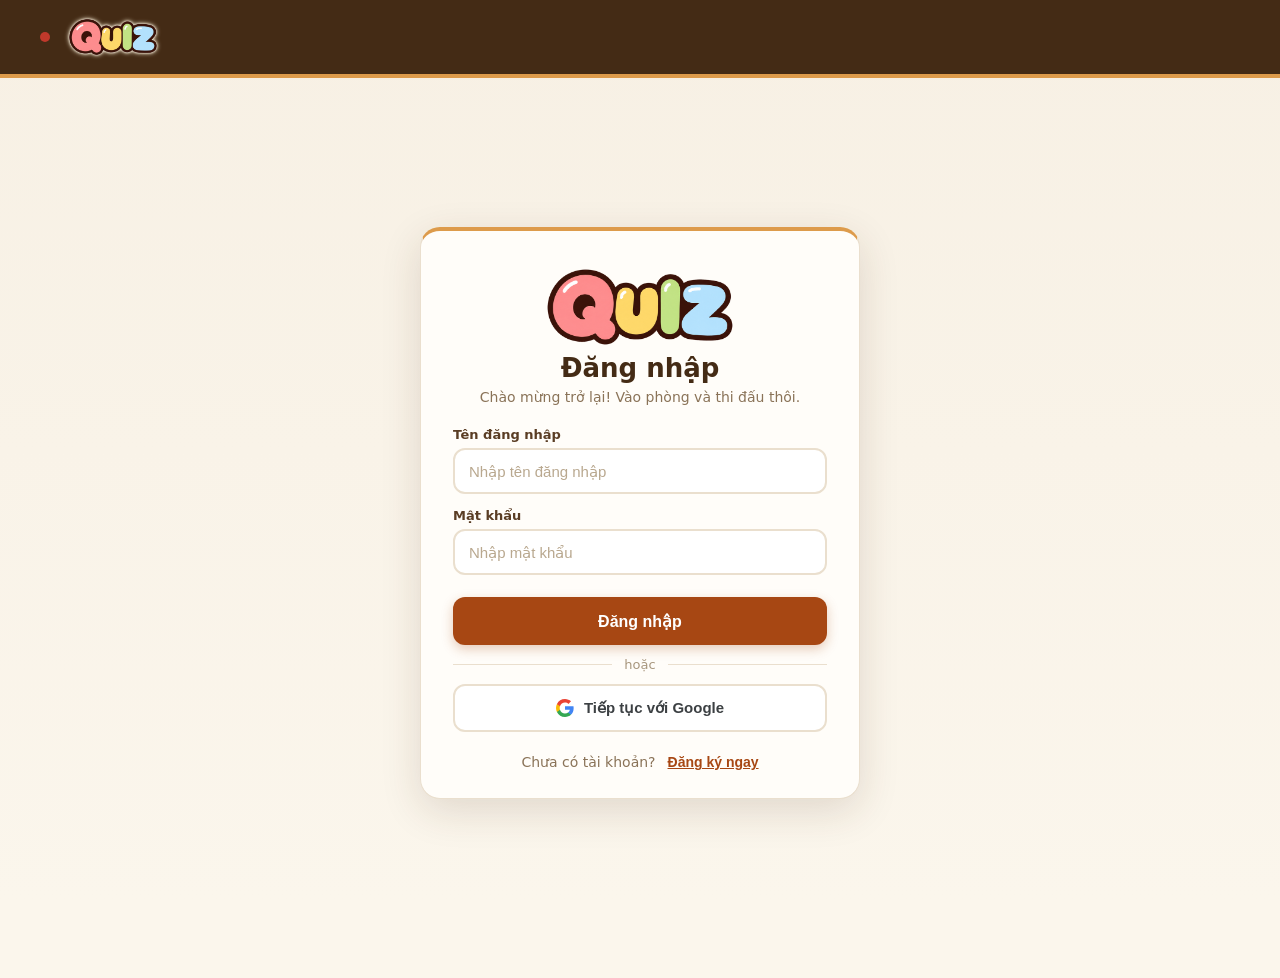
==== commit 0446100f: "Khoi phuc phien dang nhap, luu bo cau hoi vao CSDL, chinh giao dien" ====
--- a/QuizClientWeb/src/main/webapp/index.html
+++ b/QuizClientWeb/src/main/webapp/index.html
@@ -80,9 +80,8 @@
             <section id="home" class="screen page hidden">
                 <div class="page-head">
                     <div>
-                        <div class="eyebrow">SẢNH CHƠI · QUIZ</div>
-                        <h1>Chọn phòng, sẵn sàng thi đấu nào!</h1>
-                        <p class="muted">Cùng nhau chinh phục thử thách và ghi tên lên bảng xếp hạng!</p>
+                        <h1>Phòng chơi</h1>
+                        <p class="muted">Tham gia một phòng đang mở, nhập mã phòng của bạn bè hoặc tạo phòng mới.</p>
                     </div>
                     <button id="btnNewRoom" class="cta" type="button"><svg class="ic" viewBox="0 0 24 24" fill="none" stroke="currentColor" stroke-width="2" stroke-linecap="round" stroke-linejoin="round" aria-hidden="true"><path d="M5 12h14"/><path d="M12 5v14"/></svg> Tạo phòng mới</button>
                 </div>
@@ -93,11 +92,10 @@
                             <input type="text" id="joinCode" maxlength="6" placeholder="Nhập mã phòng · VD: P7K2M" style="text-transform:uppercase">
                             <button id="btnJoinCode" type="button"><svg class="ic" viewBox="0 0 24 24" fill="none" stroke="currentColor" stroke-width="2" stroke-linecap="round" stroke-linejoin="round" aria-hidden="true"><path d="M5 12h14"/><path d="m12 5 7 7-7 7"/></svg> Vào bằng mã</button>
                         </div>
-                        <small class="hint">Mã gồm 5 ký tự. Bạn có thể tham gia phòng công khai hoặc phòng riêng bằng mã.</small>
                     </div>
                     <div class="info-card">
-                        <h3><svg class="ic" viewBox="0 0 24 24" fill="none" stroke="currentColor" stroke-width="2" stroke-linecap="round" stroke-linejoin="round" aria-hidden="true"><path d="M12 7v14"/><path d="M3 18a1 1 0 0 1-1-1V4a1 1 0 0 1 1-1h5a4 4 0 0 1 4 4 4 4 0 0 1 4-4h5a1 1 0 0 1 1 1v13a1 1 0 0 1-1 1h-6a3 3 0 0 0-3 3 3 3 0 0 0-3-3z"/></svg> Lập trình mạng</h3>
-                        <p>TCP/UDP · Socket · Client-server · HTTP</p>
+                        <h3><svg class="ic" viewBox="0 0 24 24" fill="none" stroke="currentColor" stroke-width="2" stroke-linecap="round" stroke-linejoin="round" aria-hidden="true"><path d="M12 7v14"/><path d="M3 18a1 1 0 0 1-1-1V4a1 1 0 0 1 1-1h5a4 4 0 0 1 4 4 4 4 0 0 1 4-4h5a1 1 0 0 1 1 1v13a1 1 0 0 1-1 1h-6a3 3 0 0 0-3 3 3 3 0 0 0-3-3z"/></svg> Bộ câu hỏi</h3>
+                        <p>Chọn bộ có sẵn hoặc tự soạn bộ câu hỏi riêng để tạo phòng.</p>
                         <div class="info-foot"><b id="setSummary">0 câu hỏi · 0 bộ</b><a id="linkSets" href="#">Xem bộ câu hỏi &rarr;</a></div>
                     </div>
                 </div>
@@ -118,9 +116,8 @@
             <section id="sets" class="screen page hidden">
                 <div class="page-head">
                     <div>
-                        <div class="eyebrow">THƯ VIỆN · QUIZ</div>
                         <h1>Bộ câu hỏi</h1>
-                        <p class="muted">Bộ có sẵn của hệ thống và bộ riêng do bạn tạo. Bộ riêng chỉ mình bạn nhìn thấy.</p>
+                        <p class="muted">Chọn một bộ để tạo phòng, hoặc tự soạn bộ câu hỏi riêng của bạn.</p>
                     </div>
                     <button id="btnNewSet" class="cta" type="button"><svg class="ic" viewBox="0 0 24 24" fill="none" stroke="currentColor" stroke-width="2" stroke-linecap="round" stroke-linejoin="round" aria-hidden="true"><path d="M5 12h14"/><path d="M12 5v14"/></svg> Tạo bộ câu hỏi</button>
                 </div>
@@ -168,10 +165,9 @@
                     <div>
                         <div class="eyebrow">PHÒNG CHƠI / SẢNH CHỜ</div>
                         <h1 id="roomTitle"></h1>
-                        <p id="roomInfo" class="muted">Đồng đội đã có mặt. Hãy sẵn sàng cho thử thách nào?</p>
                     </div>
                     <div class="head-actions">
-                        <button id="btnInvite" class="invite" type="button"><svg class="ic" viewBox="0 0 24 24" fill="none" stroke="currentColor" stroke-width="2" stroke-linecap="round" stroke-linejoin="round" aria-hidden="true"><path d="M2 21a8 8 0 0 1 13.292-6"/><circle cx="10" cy="8" r="5"/><path d="M19 16v6"/><path d="M22 19h-6"/></svg> Mời bạn bè</button>
+                        <button id="btnInvite" class="invite" type="button"><svg class="ic" viewBox="0 0 24 24" fill="none" stroke="currentColor" stroke-width="2" stroke-linecap="round" stroke-linejoin="round" aria-hidden="true"><path d="M2 21a8 8 0 0 1 13.292-6"/><circle cx="10" cy="8" r="5"/><path d="M19 16v6"/><path d="M22 19h-6"/></svg> Sao chép link mời</button>
                         <button id="btnLeaveRoom" class="outline" type="button"><svg class="ic" viewBox="0 0 24 24" fill="none" stroke="currentColor" stroke-width="2" stroke-linecap="round" stroke-linejoin="round" aria-hidden="true"><path d="M9 21H5a2 2 0 0 1-2-2V5a2 2 0 0 1 2-2h4"/><path d="m16 17 5-5-5-5"/><path d="M21 12H9"/></svg> Rời phòng</button>
                     </div>
                 </div>
@@ -201,7 +197,6 @@
                                 <label class="sfield"><span>CHẾ ĐỘ PHÒNG</span><select id="setCheDo"></select></label>
                                 <label class="sfield"><span>TÊN PHÒNG</span><input type="text" id="roomNameIn" maxlength="40"></label>
                             </div>
-                            <small class="hint">Chủ đề: TCP/UDP, Socket, Client-server, HTTP · Đáp án đúng và tốc độ quyết định điểm số.</small>
                         </div>
                         <div class="panel start-panel">
                             <div class="st-text"><b id="startTitle"></b><small id="startHint"></small></div>
@@ -213,15 +208,6 @@
                         </div>
                     </div>
                     <aside class="wait-side">
-                        <div class="panel big rules">
-                            <h3><svg class="ic" viewBox="0 0 24 24" fill="none" stroke="currentColor" stroke-width="2" stroke-linecap="round" stroke-linejoin="round" aria-hidden="true"><path d="M9.937 15.5A2 2 0 0 0 8.5 14.063l-6.135-1.582a.5.5 0 0 1 0-.962L8.5 9.936A2 2 0 0 0 9.937 8.5l1.582-6.135a.5.5 0 0 1 .963 0L14.063 8.5A2 2 0 0 0 15.5 9.937l6.135 1.581a.5.5 0 0 1 0 .964L15.5 14.063a2 2 0 0 0-1.437 1.437l-1.582 6.135a.5.5 0 0 1-.963 0z"/><path d="M20 3v4"/><path d="M22 5h-4"/><path d="M4 17v2"/><path d="M5 18H3"/></svg> Chơi vui, học thật</h3>
-                            <ol class="rule-list">
-                                <li><b>01</b><span>Chọn đáp án trước khi hết giờ.</span></li>
-                                <li><b>02</b><span>Trả lời đúng và nhanh để ghi điểm (1000 → 400).</span></li>
-                                <li><b>03</b><span>Chat cổ vũ, đừng bật mí đáp án!</span></li>
-                            </ol>
-                            <small class="hint">Rời phòng giữa trận sẽ không được tính điểm của trận đó.</small>
-                        </div>
                         <div class="panel big chat-panel">
                             <div class="panel-head"><h3><svg class="ic" viewBox="0 0 24 24" fill="none" stroke="currentColor" stroke-width="2" stroke-linecap="round" stroke-linejoin="round" aria-hidden="true"><path d="M21 15a2 2 0 0 1-2 2H7l-4 4V5a2 2 0 0 1 2-2h14a2 2 0 0 1 2 2z"/></svg> Chat phòng</h3><span id="chatOnline" class="count teal">0 trực tuyến</span></div>
                             <div id="chatLog" class="chat-log"></div>
@@ -352,6 +338,6 @@
         </div>
         <div id="toast" class="hidden"></div>
         <script src="https://accounts.google.com/gsi/client" async defer></script>
-        <script src="js/app.js?v=16"></script>
+        <script src="js/app.js?v=17"></script>
     </body>
 </html>
--- a/QuizClientWeb/src/main/webapp/css/figma.css
+++ b/QuizClientWeb/src/main/webapp/css/figma.css
@@ -1551,3 +1551,128 @@
         padding: 24px 20px;
     }
 }
+
+/* ---- Chế độ công khai / riêng tư cho bộ câu hỏi ---- */
+.qe-pub-toggle {
+    display: inline-flex;
+    align-items: center;
+    gap: 8px;
+    font-size: 14px;
+    font-weight: 600;
+    color: var(--brown, #3e2723);
+    background: #fbf5ee;
+    padding: 7px 14px;
+    border-radius: 999px;
+    cursor: pointer;
+    white-space: nowrap;
+    user-select: none;
+    border: 1px solid var(--line, #e9d4af);
+    transition: all .15s ease;
+}
+.qe-pub-toggle:hover {
+    background: #f4ede3;
+    border-color: #d8c29b;
+}
+.qe-pub-toggle input[type="checkbox"] {
+    cursor: pointer;
+    width: 16px;
+    height: 16px;
+    accent-color: #2e7d32;
+    margin: 0;
+}
+.set-badges {
+    display: flex;
+    align-items: center;
+    gap: 8px;
+    flex-wrap: wrap;
+    justify-content: flex-end;
+}
+.st.pub {
+    background: var(--teal-bg, #e8f5e9);
+    color: var(--teal-d, #1b5e20);
+}
+.st.priv {
+    background: #f5f5f5;
+    color: #616161;
+}
+.st.priv.re-pub {
+    background: #e0f2fe;
+    color: #0284c7;
+    border: 1px dashed #38bdf8;
+    font-weight: 700;
+}
+.st.priv.re-pub:hover {
+    background: #bae6fd;
+}
+.st.comm {
+    background: #e3f2fd;
+    color: #0d47a1;
+}
+.btn-pub-toggle {
+    cursor: pointer;
+    border: none;
+    outline: none;
+    font-family: inherit;
+    transition: transform .12s, filter .12s;
+}
+.btn-pub-toggle:hover {
+    transform: scale(1.05);
+    filter: brightness(0.95);
+}
+.rc-author {
+    color: var(--muted, #795548);
+    font-size: 14px;
+    margin-top: 4px;
+    font-weight: 500;
+}
+.set-reject-box {
+    background: #fff3e0;
+    border: 1px solid #ffcc80;
+    border-radius: 12px;
+    padding: 10px 14px;
+    margin-top: 12px;
+    font-size: 13px;
+    color: #d84315;
+    line-height: 1.4;
+}
+.set-reject-box b {
+    color: #bf360c;
+}
+.rc-foot-left {
+    display: flex;
+    align-items: center;
+    gap: 10px;
+    flex-wrap: wrap;
+}
+.btn-edit-set {
+    background: #fdf3e7 !important;
+    color: var(--orange, #e65100) !important;
+    border: 1px solid #ffd8a8 !important;
+    font-weight: 600 !important;
+    padding: 6px 14px !important;
+    border-radius: 10px !important;
+    cursor: pointer;
+    font-size: 13px !important;
+    transition: all .15s ease;
+}
+.btn-edit-set:hover {
+    background: #fae4cc !important;
+    border-color: #f7b777 !important;
+    transform: translateY(-1px);
+}
+.edit-reason-banner {
+    background: #fff3e0;
+    border: 1px solid #ffb74d;
+    color: #bf360c;
+    padding: 12px 20px;
+    border-radius: 14px;
+    margin: 12px 20px 0;
+    font-size: 14px;
+    font-weight: 600;
+    line-height: 1.4;
+    box-shadow: 0 2px 8px rgba(230, 81, 0, 0.08);
+}
+.edit-reason-banner.hidden {
+    display: none !important;
+}
+
